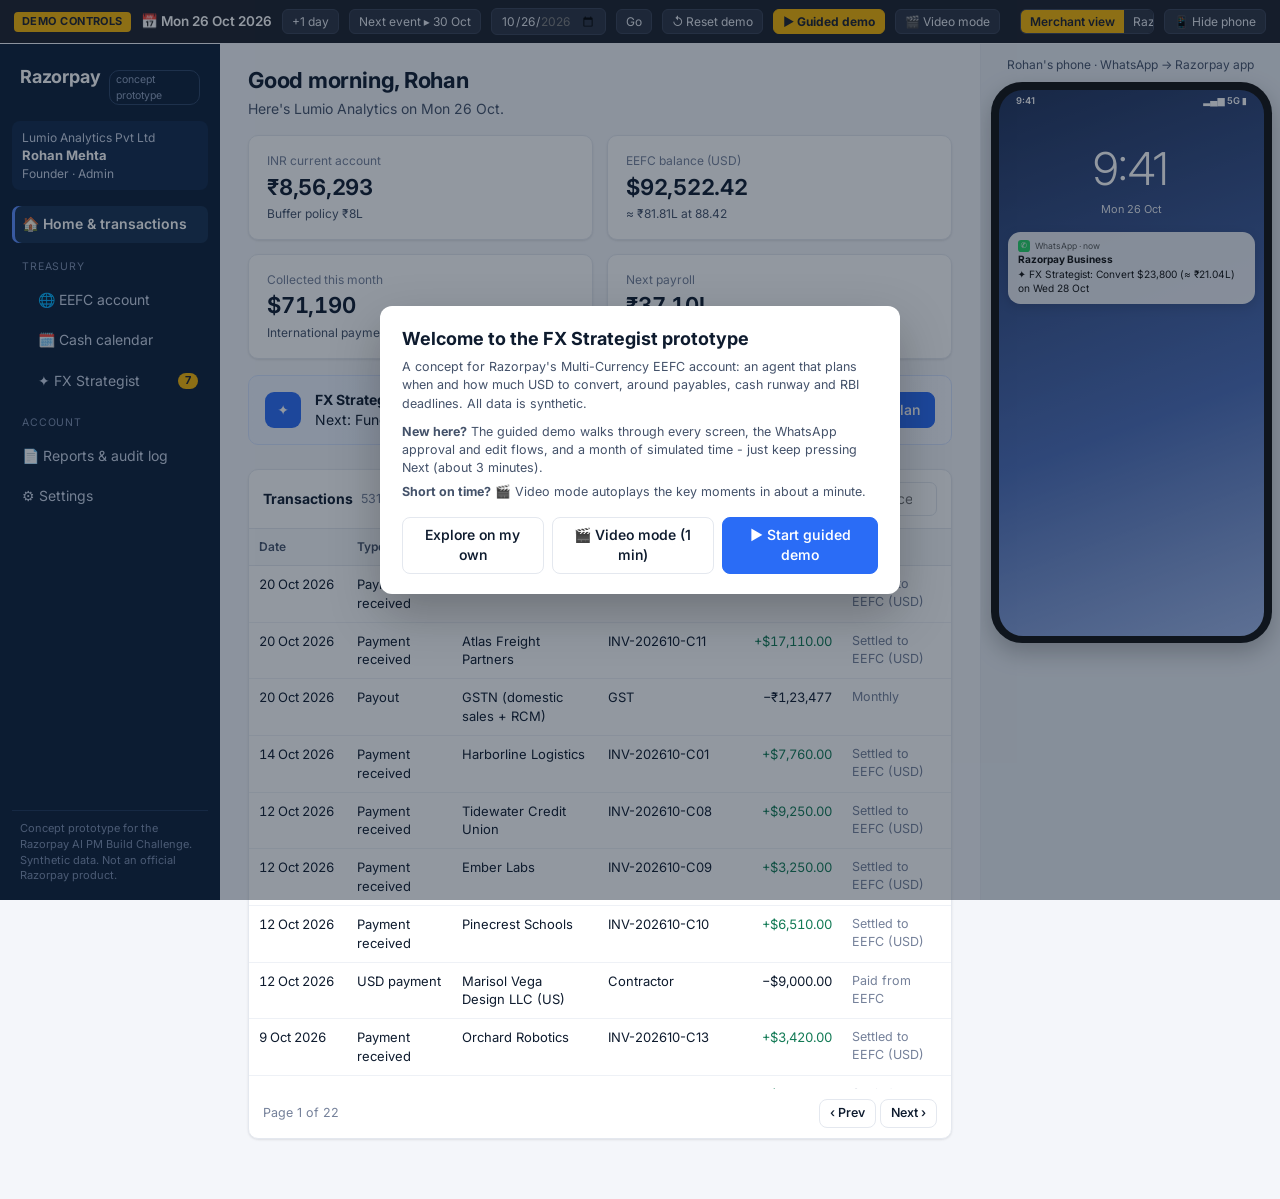
==== prototype/FX_Strategist_Prototype.html @ 0694bd87 "Add files via upload Initial Upload" ====
<!doctype html>
<html lang="en">
<head>
<meta charset="utf-8">
<meta name="viewport" content="width=device-width, initial-scale=1">
<title>FX Strategist · Concept Prototype</title>
<link rel="preconnect" href="https://fonts.googleapis.com">
<link href="https://fonts.googleapis.com/css2?family=Inter:wght@400;500;600;700&display=swap" rel="stylesheet">
<style>
:root {
  color-scheme: light;
  --bg: #f4f6fa; --surface: #ffffff; --surface-2: #f8fafc; --line: #e4e8ef; --line-2: #eef1f6;
  --ink: #0e1b2e; --ink-2: #44526a; --muted: #75819a;
  --side: #0b1d36; --side-ink: #c9d3e6; --side-active: #16304f;
  --accent: #2a6cf6; --accent-ink: #ffffff; --accent-soft: #e8f0ff;
  --high: #127a55; --high-bg: #e2f4eb; --med: #a95b06; --med-bg: #fdf0dc; --low: #b8322a; --low-bg: #fbe5e3; --lock: #3c4a63; --lock-bg: #e8ecf2;
  --series-1: #2a78d6; --series-2: #eb6834; --grid: #e9edf3;
  --radius: 10px; --shadow: 0 1px 2px rgba(16,24,40,.05), 0 1px 3px rgba(16,24,40,.06);
  --font: "Inter", system-ui, -apple-system, "Segoe UI", Roboto, sans-serif;
}
* { box-sizing: border-box; }
html, body { margin: 0; height: 100%; }
body { background: var(--bg); color: var(--ink); font: 14px/1.45 var(--font); -webkit-font-smoothing: antialiased; }
button { font: inherit; cursor: pointer; }
input, select { font: inherit; }
a { color: var(--accent); }
.num { font-variant-numeric: tabular-nums; }

/* demo bar */
#demobar { position: sticky; top: 0; z-index: 30; display: flex; align-items: center; gap: 10px; flex-wrap: wrap; padding: 8px 14px; background: #1b1f2a; color: #e7eaf0; font-size: 12.5px; }
#demobar .tag { background: #f5b301; color: #1b1f2a; font-weight: 700; padding: 2px 8px; border-radius: 4px; letter-spacing: .04em; font-size: 11px; }
#demobar .date { font-weight: 600; font-size: 13.5px; color: #fff; }
#demobar button, #demobar input { background: #2b3242; color: #e7eaf0; border: 1px solid #3a4357; border-radius: 6px; padding: 4px 10px; }
#demobar button:hover { background: #353e52; }
#demobar .sp { flex: 1; }
#demobar .seg { display: inline-flex; border: 1px solid #3a4357; border-radius: 6px; overflow: hidden; }
#demobar .seg button { border: 0; border-radius: 0; }
#demobar .seg button.on { background: #f5b301; color: #1b1f2a; font-weight: 600; }
#demobar .hint { color: #9aa3b5; }

.shell { display: grid; grid-template-columns: 220px minmax(0, 1fr) auto; min-height: calc(100vh - 44px); }
aside.side { background: var(--side); color: var(--side-ink); padding: 16px 12px; display: flex; flex-direction: column; gap: 4px; position: sticky; top: 44px; height: calc(100vh - 44px); overflow: auto; }
.brand { display: flex; align-items: baseline; gap: 8px; padding: 4px 8px 12px; }
.brand b { color: #fff; font-size: 18px; letter-spacing: -.01em; }
.brand span { font-size: 10.5px; color: #8fa0bf; border: 1px solid #2c4366; padding: 1px 6px; border-radius: 10px; }
.merchant { background: #10284a; border-radius: 8px; padding: 8px 10px; margin: 0 0 12px; font-size: 12px; }
.merchant b { color: #fff; display: block; font-size: 13px; }
.navsec { font-size: 10.5px; text-transform: uppercase; letter-spacing: .08em; color: #7d8fb0; padding: 12px 10px 4px; }
.nav { display: flex; align-items: center; gap: 10px; padding: 8px 10px; border-radius: 7px; color: var(--side-ink); background: none; border: 0; text-align: left; width: 100%; }
.nav:hover { background: #12294a; color: #fff; }
.nav.on { background: var(--side-active); color: #fff; font-weight: 600; box-shadow: inset 3px 0 0 #5b8cff; }
.nav.sub { padding-left: 26px; }
.badge { margin-left: auto; background: #f5b301; color: #1b1f2a; font-size: 11px; font-weight: 700; border-radius: 10px; padding: 0 7px; }
.side .foot { margin-top: auto; font-size: 11px; color: #7d8fb0; padding: 10px 8px 0; border-top: 1px solid #1d3558; }

main { padding: 22px 28px 60px; min-width: 0; }
.ph { display: flex; align-items: flex-end; gap: 12px; margin-bottom: 16px; }
.ph h1 { font-size: 22px; margin: 0; letter-spacing: -.01em; }
.ph p { margin: 2px 0 0; color: var(--ink-2); }
.ph .sp { flex: 1; }
.crumb { font-size: 12px; color: var(--muted); margin-bottom: 4px; }

.card { background: var(--surface); border: 1px solid var(--line); border-radius: var(--radius); box-shadow: var(--shadow); }
.card.pad { padding: 16px 18px; }
.card h3 { margin: 0 0 4px; font-size: 15px; }
.card .sub { color: var(--muted); font-size: 12.5px; }
.grid { display: grid; gap: 14px; }
.g4 { grid-template-columns: repeat(4, minmax(0, 1fr)); }
.g3 { grid-template-columns: repeat(3, minmax(0, 1fr)); }
.g2 { grid-template-columns: repeat(2, minmax(0, 1fr)); }
.mt { margin-top: 16px; } .mt2 { margin-top: 24px; }
.kpi .lab { color: var(--muted); font-size: 12px; }
.kpi .val { font-size: 22px; font-weight: 650; margin-top: 2px; letter-spacing: -.01em; }
.kpi .foot { font-size: 12px; color: var(--ink-2); margin-top: 2px; }
.warn { color: var(--low); } .ok { color: var(--high); }

.btn { border: 1px solid var(--line); background: var(--surface); color: var(--ink); border-radius: 8px; padding: 7px 14px; font-weight: 550; }
.btn:hover { background: var(--surface-2); }
.btn.primary { background: var(--accent); border-color: var(--accent); color: #fff; }
.btn.primary:hover { filter: brightness(.95); }
.btn.primary:disabled { opacity: .45; cursor: not-allowed; }
.btn.ghost { border-color: transparent; background: none; color: var(--ink-2); }
.btn.sm { padding: 4px 10px; font-size: 12.5px; }
.btn.danger { color: var(--low); }
.link { background: none; border: 0; color: var(--accent); padding: 0; font-weight: 550; }

table.t { width: 100%; border-collapse: collapse; font-size: 13px; }
table.t th { text-align: left; font-weight: 600; color: var(--ink-2); font-size: 12px; padding: 9px 10px; border-bottom: 1px solid var(--line); background: var(--surface-2); position: sticky; top: 0; }
table.t td { padding: 9px 10px; border-bottom: 1px solid var(--line-2); vertical-align: top; }
table.t td.r, table.t th.r { text-align: right; }
table.t tr.new td { background: #fffbea; }
.tablewrap { overflow: auto; max-height: 560px; }
.chip { display: inline-flex; align-items: center; gap: 5px; font-size: 11.5px; font-weight: 600; padding: 2px 8px; border-radius: 20px; white-space: nowrap; }
.chip.high { background: var(--high-bg); color: var(--high); }
.chip.medium { background: var(--med-bg); color: var(--med); }
.chip.low { background: var(--low-bg); color: var(--low); }
.chip.locked { background: var(--lock-bg); color: var(--lock); }
.chip.neutral { background: var(--line-2); color: var(--ink-2); }
.chip.new { background: #fff1b8; color: #6b5200; }
.chip .ico { font-size: 11px; }
.tabs { display: flex; gap: 4px; border-bottom: 1px solid var(--line); margin-bottom: 12px; }
.tabs button { background: none; border: 0; padding: 8px 12px; color: var(--ink-2); border-bottom: 2px solid transparent; font-weight: 550; }
.tabs button.on { color: var(--ink); border-color: var(--accent); }
.toolbar { display: flex; gap: 8px; align-items: center; padding: 12px 14px; border-bottom: 1px solid var(--line); }
.toolbar input[type=search] { border: 1px solid var(--line); border-radius: 7px; padding: 6px 10px; min-width: 240px; }
.pager { display: flex; justify-content: space-between; align-items: center; padding: 10px 14px; color: var(--muted); font-size: 12.5px; }

/* callout */
.callout { display: flex; gap: 14px; align-items: center; padding: 14px 16px; border-radius: var(--radius); background: linear-gradient(90deg, #eef4ff, #f7f9ff); border: 1px solid #d6e3ff; }
.callout .ic { width: 36px; height: 36px; border-radius: 9px; background: var(--accent); color: #fff; display: grid; place-items: center; font-weight: 700; }
.callout .sp { flex: 1; }
.info { background: var(--surface-2); border: 1px dashed var(--line); border-radius: 8px; padding: 10px 12px; color: var(--ink-2); font-size: 12.5px; }

/* recommendation cards */
.rec { padding: 16px 18px; border-left: 4px solid var(--line); }
.rec.high { border-left-color: var(--high); } .rec.medium { border-left-color: #e08a1e; } .rec.low { border-left-color: var(--low); } .rec.locked { border-left-color: var(--lock); }
.rec .top { display: flex; gap: 8px; align-items: center; flex-wrap: wrap; }
.rec .kind { font-size: 11.5px; color: var(--muted); text-transform: uppercase; letter-spacing: .05em; font-weight: 600; }
.rec h3 { font-size: 16px; margin: 6px 0 8px; }
.rec .action { display: flex; gap: 18px; flex-wrap: wrap; align-items: baseline; padding: 10px 12px; background: var(--surface-2); border-radius: 8px; }
.rec .action .big { font-size: 20px; font-weight: 650; }
.rec .action .muted { color: var(--muted); font-size: 12.5px; }
.rec ul.why { margin: 10px 0 0; padding-left: 18px; color: var(--ink-2); font-size: 13px; }
.rec ul.why li { margin: 2px 0; }
.rec .btns { display: flex; gap: 8px; margin-top: 12px; align-items: center; flex-wrap: wrap; }
.rec .btns .sp { flex: 1; }
.rec.skipped { opacity: .55; }
.flag { margin-top: 10px; border: 1px solid #f3c98a; background: #fff8ec; border-radius: 8px; padding: 10px 12px; }
.flag b { color: var(--med); }
.flag .row { display: flex; gap: 8px; align-items: center; margin-top: 8px; flex-wrap: wrap; }
.flag input { border: 1px solid #e6c48f; border-radius: 6px; padding: 5px 8px; width: 140px; }
.factors { display: flex; gap: 14px; margin-top: 10px; font-size: 12px; color: var(--muted); }
.factors .bar { display: inline-block; width: 54px; height: 6px; background: var(--line-2); border-radius: 3px; vertical-align: middle; margin-left: 4px; overflow: hidden; }
.factors .bar i { display: block; height: 100%; background: #7d93b8; border-radius: 3px; }
.tranches { margin-top: 8px; font-size: 12.5px; color: var(--ink-2); }
.summary-strip { display: grid; grid-template-columns: repeat(4, 1fr); gap: 0; }
.summary-strip > div { padding: 12px 16px; border-right: 1px solid var(--line); }
.summary-strip > div:last-child { border-right: 0; }
.summary-strip .lab { font-size: 12px; color: var(--muted); }
.summary-strip .val { font-size: 18px; font-weight: 650; }

/* buckets */
.bucket .bar { display: flex; height: 10px; border-radius: 5px; overflow: hidden; background: var(--line-2); margin: 10px 0 8px; gap: 2px; }
.bucket .bar i { display: block; height: 100%; }
.bucket .legend { display: flex; gap: 12px; font-size: 12px; color: var(--ink-2); flex-wrap: wrap; }
.dot { display: inline-block; width: 8px; height: 8px; border-radius: 50%; margin-right: 4px; vertical-align: middle; }

/* chart */
.chart { position: relative; }
.chart svg { width: 100%; height: auto; display: block; }
.chart .tip { position: absolute; pointer-events: none; background: #0e1b2e; color: #fff; font-size: 12px; padding: 7px 9px; border-radius: 6px; white-space: nowrap; transform: translate(-50%, -110%); display: none; }
.legendrow { display: flex; gap: 16px; font-size: 12.5px; color: var(--ink-2); margin: 6px 0 4px; flex-wrap: wrap; }
.legendrow .key { display: inline-block; width: 16px; height: 2px; vertical-align: middle; margin-right: 6px; }

/* modal */
.overlay { position: fixed; inset: 0; background: rgba(14, 27, 46, .45); display: grid; place-items: center; z-index: 50; }
.modal { background: #fff; border-radius: 12px; width: min(520px, 92vw); padding: 20px 22px; box-shadow: 0 20px 50px rgba(0,0,0,.25); }
.modal h2 { margin: 0 0 6px; font-size: 18px; }
.modal .row { display: grid; grid-template-columns: 1fr 1fr; gap: 10px; margin: 8px 0; }
.modal label { font-size: 12px; color: var(--ink-2); display: block; margin-bottom: 3px; }
.modal input { width: 100%; border: 1px solid var(--line); border-radius: 7px; padding: 7px 9px; }
.modal .foot { display: flex; justify-content: flex-end; gap: 8px; margin-top: 16px; }
.err { color: var(--low); font-size: 12.5px; margin-top: 6px; }
.note { color: var(--ink-2); font-size: 12.5px; margin-top: 6px; }
.fp { width: 84px; height: 84px; border-radius: 50%; border: 2px solid var(--accent); display: grid; place-items: center; margin: 14px auto; font-size: 38px; color: var(--accent); background: var(--accent-soft); cursor: pointer; transition: transform .2s; }
.fp.scan { animation: pulse 0.9s ease-in-out infinite; }
.fp.ok { border-color: var(--high); color: var(--high); background: var(--high-bg); }
@keyframes pulse { 0%,100% { transform: scale(1);} 50% { transform: scale(1.07);} }
.steps { list-style: none; padding: 0; margin: 10px 0 0; font-size: 13px; }
.steps li { padding: 4px 0; }

/* toasts */
#toasts { position: fixed; bottom: 18px; left: 50%; transform: translateX(-50%); z-index: 60; display: flex; flex-direction: column; gap: 8px; align-items: center; }
.toast { background: #0e1b2e; color: #fff; padding: 9px 14px; border-radius: 8px; font-size: 13px; box-shadow: 0 6px 20px rgba(0,0,0,.2); }

/* phone */
#phone { width: 0; overflow: hidden; transition: width .2s; background: #e9edf3; border-left: 1px solid var(--line); position: sticky; top: 44px; height: calc(100vh - 44px); }
#phone.open { width: 300px; }
.phwrap { padding: 12px 10px; }
.phcap { font-size: 12px; color: var(--ink-2); text-align: center; margin-bottom: 8px; }
.device { zoom: 0.78; width: 360px; height: min(720px, calc((100vh - 100px) / 0.78)); border-radius: 40px; background: #111; padding: 10px; box-shadow: 0 12px 30px rgba(0,0,0,.25); margin: 0 auto; }
.screen { width: 100%; height: 100%; border-radius: 31px; overflow: hidden; position: relative; background: #fff; display: flex; flex-direction: column; font-size: 13px; }
.sbar { height: 30px; display: flex; justify-content: space-between; align-items: center; padding: 0 22px; font-size: 12px; font-weight: 600; flex: none; }
.lock { background: linear-gradient(160deg, #20325a, #4b6cb7 60%, #9fb6e8); color: #fff; height: 100%; display: flex; flex-direction: column; }
.lock .clock { text-align: center; font-size: 58px; font-weight: 300; margin-top: 30px; }
.lock .ldate { text-align: center; font-size: 14px; opacity: .9; }
.notif { margin: 18px 12px 0; background: rgba(255,255,255,.88); color: #111; border-radius: 16px; padding: 10px 12px; cursor: pointer; box-shadow: 0 4px 14px rgba(0,0,0,.15); }
.notif .napp { font-size: 11px; color: #555; display: flex; gap: 6px; align-items: center; }
.wa-ic { width: 16px; height: 16px; border-radius: 4px; background: #25d366; color: #fff; display: inline-grid; place-items: center; font-size: 10px; font-weight: 700; }
.wa { background: #efe7de; height: 100%; display: flex; flex-direction: column; }
.wa .head { background: #075e54; color: #fff; padding: 10px 12px; display: flex; gap: 10px; align-items: center; flex: none; }
.wa .head .av { width: 32px; height: 32px; border-radius: 50%; background: #fff; color: #0b1d36; display: grid; place-items: center; font-weight: 800; font-size: 13px; }
.wa .body { flex: 1; overflow: auto; padding: 10px; display: flex; flex-direction: column; gap: 8px; }
.bub { background: #fff; border-radius: 0 10px 10px 10px; padding: 8px 10px; max-width: 88%; box-shadow: 0 1px 1px rgba(0,0,0,.08); font-size: 12.8px; }
.bub.me { align-self: flex-end; background: #dcf8c6; border-radius: 10px 0 10px 10px; }
.bub .time { font-size: 10px; color: #8a8a8a; text-align: right; }
.qr { display: flex; flex-direction: column; gap: 4px; max-width: 88%; }
.qr button { background: #fff; border: 0; border-radius: 8px; padding: 8px; color: #0a7cff; font-weight: 600; box-shadow: 0 1px 1px rgba(0,0,0,.08); }
.app { height: 100%; position: relative; background: #f4f6fa; }
.app .ahead { background: #0b1d36; color: #fff; padding: 14px 14px 18px; }
.app .ahead small { opacity: .8; }
.app .tiles { display: grid; grid-template-columns: 1fr 1fr; gap: 8px; padding: 10px; }
.app .tile { background: #fff; border-radius: 10px; padding: 10px; font-size: 12px; }
.app .tile b { display: block; font-size: 15px; }
.dim { position: absolute; inset: 0; background: rgba(10, 18, 32, .55); display: grid; place-items: center; padding: 14px; }
.sheet { background: #fff; border-radius: 16px; padding: 14px; width: 100%; box-shadow: 0 10px 30px rgba(0,0,0,.3); }
.sheet h4 { margin: 4px 0 6px; font-size: 15px; }
.sheet .amt { font-size: 22px; font-weight: 700; }
.sheet .btns { display: grid; gap: 6px; margin-top: 12px; }
.sheet .btns button { padding: 10px; border-radius: 10px; border: 1px solid var(--line); background: #fff; font-weight: 600; }
.sheet .btns button.primary { background: var(--accent); color: #fff; border-color: var(--accent); }
.sheet input { width: 100%; border: 1px solid var(--line); border-radius: 8px; padding: 8px; }
.sheet label { font-size: 11.5px; color: var(--ink-2); display: block; margin: 8px 0 3px; }
.ph-empty { text-align: center; color: #fff; opacity: .9; margin-top: 30px; font-size: 13px; }

@media (max-width: 1200px) { .g4 { grid-template-columns: repeat(2, 1fr); } }

table.t td.num { white-space: nowrap; }
.obtable td:last-child { white-space: nowrap; }
.obtable { max-height: none !important; }

main { container-type: inline-size; }
@container (max-width: 980px) { .g4 { grid-template-columns: repeat(2, minmax(0, 1fr)); } .summary-strip { grid-template-columns: repeat(2, 1fr); } .summary-strip > div:nth-child(2) { border-right: 0; } }
@container (max-width: 760px) { .g3, .g2 { grid-template-columns: minmax(0, 1fr); } }
.flash { animation: flash 1.6s ease-out; }
@keyframes flash { 0% { box-shadow: 0 0 0 3px #f5b301; } 100% { box-shadow: var(--shadow); } }

.obtable td:first-child { min-width: 200px; }
.obtable td:last-child .btn { padding: 4px 8px; }
.toolbar .btn { white-space: nowrap; }
@container (max-width: 980px) { .obtable .sub { display: none; } }

/* guided demo */
#tourpanel { position: fixed; left: 14px; bottom: 14px; width: 390px; z-index: 55; background: #121a2b; color: #e8ecf4; border-radius: 12px; padding: 12px 14px 12px; box-shadow: 0 14px 40px rgba(0,0,0,.35); font-size: 13px; }
#tourpanel .tp-head { display: flex; gap: 8px; align-items: center; color: #9aa6bd; font-size: 12px; }
#tourpanel .tag { background: #f5b301; color: #1b1f2a; font-weight: 700; padding: 1px 7px; border-radius: 4px; font-size: 10.5px; letter-spacing: .04em; }
#tourpanel .tp-x { background: none; border: 0; color: #9aa6bd; font-size: 14px; }
#tourpanel .tp-bar { height: 3px; background: #26324a; border-radius: 2px; margin: 8px 0 10px; overflow: hidden; }
#tourpanel .tp-bar i { display: block; height: 100%; background: #f5b301; }
#tourpanel h4 { margin: 0 0 4px; font-size: 15px; color: #fff; }
#tourpanel p { margin: 0; line-height: 1.5; color: #cfd6e4; }
#tourpanel .tp-btns { display: flex; gap: 8px; justify-content: flex-end; margin-top: 12px; flex-wrap: wrap; }
#tourpanel .tp-btns button { background: #26324a; color: #e8ecf4; border: 1px solid #34425f; border-radius: 7px; padding: 6px 12px; font-weight: 600; }
#tourpanel .tp-btns button.primary { background: #f5b301; border-color: #f5b301; color: #1b1f2a; }
#tourpanel .tp-btns button:disabled { opacity: .5; cursor: default; }
.tour-hl { outline: 3px solid #f5b301 !important; outline-offset: 3px; border-radius: 10px; transition: outline-color .3s; }

#demobar { flex-wrap: nowrap; overflow-x: auto; white-space: nowrap; }
#demobar button, #demobar input { padding: 3px 9px; font-size: 12px; }
@media (max-width: 1600px) { #demobar .hint { display: none; } }

#tourpanel.video { width: 460px; }
#tourpanel .vcap { font-size: 18px; font-weight: 650; color: #fff; line-height: 1.35; }

.chip.market { background: #e8f0ff; color: #2a5bd7; }
.rec.market { border-left-color: #2a6cf6; }
.ratecard { display: grid; grid-template-columns: repeat(6, auto); gap: 18px; padding: 12px 16px; align-items: end; justify-content: space-between; }
.ratecard .lab { font-size: 12px; color: var(--muted); }
@container (max-width: 980px) { .ratecard { grid-template-columns: repeat(3, auto); } }

.ccyrow { display: flex; gap: 10px; align-items: center; flex-wrap: wrap; background: var(--surface); border: 1px solid var(--line); border-radius: var(--radius); padding: 10px 14px; }
.ccyrow .lab { font-size: 12px; color: var(--muted); margin-right: 4px; }
.ccy { display: inline-flex; gap: 6px; align-items: center; padding: 5px 10px; border-radius: 8px; border: 1px solid var(--line); font-size: 13px; }
.ccy.on { border-color: #9cc9b1; background: #f3fbf6; }
.ccy.off { opacity: .55; }
.ccyrow .sub { flex-basis: 100%; }

#pending-card td.acts { white-space: nowrap; text-align: right; width: 1%; }
#pending-card td:first-child { width: 120px; white-space: nowrap; }
#pending-card td:nth-child(2) { width: 170px; }
#decisions-card td:first-child { width: 70px; }
#decisions-card td:nth-child(2) { width: 120px; }
#pending-card td.acts .btn { margin-left: 4px; padding: 3px 8px; font-size: 12px; }
td.empty { padding: 18px 12px !important; line-height: 1.5; }

</style>
</head>
<body>
<div id="demobar"></div>
<div class="shell"><aside class="side" id="side"></aside><main id="main"></main><section id="phone"></section></div>
<div id="modal-root"></div><div id="toasts"></div>
<script>
window.FX_DATA = {"meta":{"today":"2026-10-26","end":"2026-12-01","eefcStart":"2026-09-01","buffer":800000,"cardMarkup":0.03,"wireMarkup":0.009,"historicalAvoidable":390489,"historicalMonths":22,"historicalAnnual":212994,"historicalUsdCosts":192114.33000000002},"merchant":{"name":"Lumio Analytics Pvt Ltd","city":"Bengaluru","business":"B2B SaaS (analytics platform)","billing_currency":"USD","employees_approx":42,"razorpay_products":["Payment Gateway (international)","MoneySaver Export Account - EEFC settlement"],"eefc_enabled_on":"2026-09-01"},"start":{"inr":856293,"buckets":[{"id":"2026-09","received":71190.0,"used":18857.58,"converted":31000.0,"remaining":21332.42,"receiptRate":87.8788},{"id":"2026-10","received":71190.0,"used":0,"converted":0,"remaining":71190.0,"receiptRate":87.8407}]},"fx":{"2026-08-03":88.1699,"2026-08-04":87.7076,"2026-08-05":87.841,"2026-08-06":88.1442,"2026-08-07":88.0114,"2026-08-10":88.1399,"2026-08-11":88.2758,"2026-08-12":87.9914,"2026-08-13":88.1665,"2026-08-14":88.4198,"2026-08-17":88.4643,"2026-08-18":88.4547,"2026-08-19":88.6033,"2026-08-20":88.3191,"2026-08-21":88.3385,"2026-08-24":88.5364,"2026-08-25":88.3078,"2026-08-26":88.4941,"2026-08-27":88.4185,"2026-08-28":88.0351,"2026-08-31":88.0176,"2026-09-01":87.8402,"2026-09-02":87.9012,"2026-09-03":87.6871,"2026-09-04":87.8828,"2026-09-07":87.7486,"2026-09-08":87.8164,"2026-09-09":87.709,"2026-09-10":87.6516,"2026-09-11":87.8733,"2026-09-14":87.9151,"2026-09-15":87.8443,"2026-09-16":87.6158,"2026-09-17":87.8315,"2026-09-18":87.9689,"2026-09-21":87.9106,"2026-09-22":87.9576,"2026-09-23":87.7697,"2026-09-24":87.5849,"2026-09-25":87.4352,"2026-09-28":87.5021,"2026-09-29":87.5586,"2026-09-30":87.4237,"2026-10-01":87.5613,"2026-10-02":87.7078,"2026-10-05":87.7417,"2026-10-06":87.9353,"2026-10-07":87.8844,"2026-10-08":87.8656,"2026-10-09":87.9549,"2026-10-12":87.9507,"2026-10-13":88.0995,"2026-10-14":87.8702,"2026-10-15":88.1357,"2026-10-16":87.9933,"2026-10-19":87.965,"2026-10-20":87.7129,"2026-10-21":87.8256,"2026-10-22":88.0629,"2026-10-23":88.2633,"2026-10-26":88.42,"2026-10-27":88.3105,"2026-10-28":88.1858,"2026-10-29":88.0348,"2026-10-30":87.96,"2026-11-02":87.7924,"2026-11-03":87.9406,"2026-11-04":87.8359,"2026-11-05":87.84,"2026-11-06":87.9503,"2026-11-09":88.32,"2026-11-10":88.86,"2026-11-11":89.12,"2026-11-12":88.62,"2026-11-13":88.58,"2026-11-16":88.3644,"2026-11-17":88.3223,"2026-11-18":88.242,"2026-11-19":88.2334,"2026-11-20":88.18,"2026-11-23":88.0982,"2026-11-24":88.0507,"2026-11-25":88.0645,"2026-11-26":87.934,"2026-11-27":88.0218,"2026-11-30":87.8392,"2026-12-01":87.86,"2026-12-02":87.8593,"2026-12-03":87.8549,"2026-12-04":87.92},"tx":[{"date":"2026-10-20","type":"Payment received","party":"Brightpath Health","ref":"INV-202609-C02","ccy":"USD","amount":8630.0,"dir":"in","note":"Settled to EEFC (USD)"},{"date":"2026-10-20","type":"Payment received","party":"Atlas Freight Partners","ref":"INV-202610-C11","ccy":"USD","amount":17110.0,"dir":"in","note":"Settled to EEFC (USD)"},{"date":"2026-10-20","type":"Payout","party":"GSTN (domestic sales + RCM)","ref":"GST","ccy":"INR","amount":123477.0,"dir":"out","note":"Monthly"},{"date":"2026-10-14","type":"Payment received","party":"Harborline Logistics","ref":"INV-202610-C01","ccy":"USD","amount":7760.0,"dir":"in","note":"Settled to EEFC (USD)"},{"date":"2026-10-12","type":"Payment received","party":"Tidewater Credit Union","ref":"INV-202610-C08","ccy":"USD","amount":9250.0,"dir":"in","note":"Settled to EEFC (USD)"},{"date":"2026-10-12","type":"Payment received","party":"Ember Labs","ref":"INV-202610-C09","ccy":"USD","amount":3250.0,"dir":"in","note":"Settled to EEFC (USD)"},{"date":"2026-10-12","type":"Payment received","party":"Pinecrest Schools","ref":"INV-202610-C10","ccy":"USD","amount":6510.0,"dir":"in","note":"Settled to EEFC (USD)"},{"date":"2026-10-12","type":"USD payment","party":"Marisol Vega Design LLC (US)","ref":"Contractor","ccy":"USD","amount":9000.0,"dir":"out","note":"Paid from EEFC"},{"date":"2026-10-09","type":"Payment received","party":"Orchard Robotics","ref":"INV-202610-C13","ccy":"USD","amount":3420.0,"dir":"in","note":"Settled to EEFC (USD)"},{"date":"2026-10-08","type":"Payment received","party":"Quillmark Legal","ref":"INV-202610-C06","ccy":"USD","amount":4630.0,"dir":"in","note":"Settled to EEFC (USD)"},{"date":"2026-10-07","type":"Payment received","party":"Solace Fitness","ref":"INV-202610-C07","ccy":"USD","amount":3880.0,"dir":"in","note":"Settled to EEFC (USD)"},{"date":"2026-10-07","type":"Payment received","party":"Kestrel Analytics","ref":"INV-202610-C12","ccy":"USD","amount":6750.0,"dir":"in","note":"Settled to EEFC (USD)"},{"date":"2026-10-07","type":"USD payment","party":"Dev & collaboration tools","ref":"SaaS tools","ccy":"USD","amount":1290.0,"dir":"out","note":"Paid from EEFC"},{"date":"2026-10-05","type":"Payout","party":"Prestige Workspace LLP","ref":"Rent","ccy":"INR","amount":336000.0,"dir":"out","note":"Monthly"},{"date":"2026-10-05","type":"USD payment","party":"AWS","ref":"Cloud hosting","ccy":"USD","amount":7277.58,"dir":"out","note":"Paid from EEFC"},{"date":"2026-10-01","type":"Payout","party":"Employees (salary run)","ref":"Payroll","ccy":"INR","amount":3709600.0,"dir":"out","note":"Monthly"},{"date":"2026-09-29","type":"Conversion","party":"USD to INR","ref":"Manual - fund Oct payroll, rent & GST","ccy":"USD","amount":31000.0,"dir":"conv","note":"@ 87.5586 = INR 2,714,317"},{"date":"2026-09-24","type":"Payout","party":"Rao & Mehta Chartered Accountants","ref":"Audit & CA fees","ccy":"INR","amount":280000.0,"dir":"out","note":"Annual"},{"date":"2026-09-22","type":"Payment received","party":"Atlas Freight Partners","ref":"INV-202609-C11","ccy":"USD","amount":17110.0,"dir":"in","note":"Settled to EEFC (USD)"},{"date":"2026-09-21","type":"Payment received","party":"Brightpath Health","ref":"INV-202608-C02","ccy":"USD","amount":8630.0,"dir":"in","note":"Settled to EEFC (USD)"},{"date":"2026-09-21","type":"Payout","party":"GSTN (domestic sales + RCM)","ref":"GST","ccy":"INR","amount":129148.0,"dir":"out","note":"Monthly"},{"date":"2026-09-15","type":"Payment received","party":"Solace Fitness","ref":"INV-202609-C07","ccy":"USD","amount":3880.0,"dir":"in","note":"Settled to EEFC (USD)"},{"date":"2026-09-15","type":"Payment received","party":"Ember Labs","ref":"INV-202609-C09","ccy":"USD","amount":3250.0,"dir":"in","note":"Settled to EEFC (USD)"},{"date":"2026-09-15","type":"Payout","party":"Income Tax Dept","ref":"Advance tax","ccy":"INR","amount":600000.0,"dir":"out","note":"Quarterly"},{"date":"2026-09-14","type":"Payment received","party":"Harborline Logistics","ref":"INV-202609-C01","ccy":"USD","amount":7760.0,"dir":"in","note":"Settled to EEFC (USD)"},{"date":"2026-09-14","type":"Payment received","party":"Kestrel Analytics","ref":"INV-202609-C12","ccy":"USD","amount":6750.0,"dir":"in","note":"Settled to EEFC (USD)"},{"date":"2026-09-14","type":"Payment received","party":"Orchard Robotics","ref":"INV-202609-C13","ccy":"USD","amount":3420.0,"dir":"in","note":"Settled to EEFC (USD)"},{"date":"2026-09-08","type":"Payment received","party":"Tidewater Credit Union","ref":"INV-202609-C08","ccy":"USD","amount":9250.0,"dir":"in","note":"Settled to EEFC (USD)"},{"date":"2026-09-07","type":"Payment received","party":"Quillmark Legal","ref":"INV-202609-C06","ccy":"USD","amount":4630.0,"dir":"in","note":"Settled to EEFC (USD)"},{"date":"2026-09-07","type":"Payment received","party":"Pinecrest Schools","ref":"INV-202609-C10","ccy":"USD","amount":6510.0,"dir":"in","note":"Settled to EEFC (USD)"},{"date":"2026-09-07","type":"Payout","party":"Prestige Workspace LLP","ref":"Rent","ccy":"INR","amount":336000.0,"dir":"out","note":"Monthly"},{"date":"2026-09-07","type":"USD payment","party":"Dev & collaboration tools","ref":"SaaS tools","ccy":"USD","amount":1290.0,"dir":"out","note":"Paid from EEFC"},{"date":"2026-09-03","type":"USD payment","party":"AWS","ref":"Cloud hosting","ccy":"USD","amount":6536.33,"dir":"out","note":"Corporate card: bought USD (INR 590,346)"},{"date":"2026-09-01","type":"Payout","party":"Employees (salary run)","ref":"Payroll","ccy":"INR","amount":3723140.0,"dir":"out","note":"Monthly"},{"date":"2026-08-28","type":"Payment received","party":"Brightpath Health","ref":"INV-202607-C02","ccy":"USD","amount":8630.0,"dir":"in","note":"Converted to INR at settlement"},{"date":"2026-08-28","type":"Conversion","party":"USD to INR","ref":"Auto at settlement","ccy":"USD","amount":8630.0,"dir":"conv","note":"@ 88.0351 = INR 759,743"},{"date":"2026-08-21","type":"Payment received","party":"Atlas Freight Partners","ref":"INV-202608-C11","ccy":"USD","amount":17110.0,"dir":"in","note":"Converted to INR at settlement"},{"date":"2026-08-21","type":"Conversion","party":"USD to INR","ref":"Auto at settlement","ccy":"USD","amount":17110.0,"dir":"conv","note":"@ 88.3385 = INR 1,511,472"},{"date":"2026-08-20","type":"Payout","party":"GSTN (domestic sales + RCM)","ref":"GST","ccy":"INR","amount":184638.0,"dir":"out","note":"Monthly"},{"date":"2026-08-17","type":"Payment received","party":"Solace Fitness","ref":"INV-202608-C07","ccy":"USD","amount":3880.0,"dir":"in","note":"Converted to INR at settlement"},{"date":"2026-08-17","type":"Conversion","party":"USD to INR","ref":"Auto at settlement","ccy":"USD","amount":3880.0,"dir":"conv","note":"@ 88.4643 = INR 343,241"},{"date":"2026-08-14","type":"Payment received","party":"Quillmark Legal","ref":"INV-202608-C06","ccy":"USD","amount":4630.0,"dir":"in","note":"Converted to INR at settlement"},{"date":"2026-08-14","type":"Conversion","party":"USD to INR","ref":"Auto at settlement","ccy":"USD","amount":4630.0,"dir":"conv","note":"@ 88.4198 = INR 409,384"},{"date":"2026-08-13","type":"Payment received","party":"Orchard Robotics","ref":"INV-202608-C13","ccy":"USD","amount":3420.0,"dir":"in","note":"Converted to INR at settlement"},{"date":"2026-08-13","type":"Conversion","party":"USD to INR","ref":"Auto at settlement","ccy":"USD","amount":3420.0,"dir":"conv","note":"@ 88.1665 = INR 301,529"},{"date":"2026-08-11","type":"Payment received","party":"Tidewater Credit Union","ref":"INV-202608-C08","ccy":"USD","amount":9250.0,"dir":"in","note":"Converted to INR at settlement"},{"date":"2026-08-11","type":"Payment received","party":"Kestrel Analytics","ref":"INV-202608-C12","ccy":"USD","amount":6750.0,"dir":"in","note":"Converted to INR at settlement"},{"date":"2026-08-11","type":"Conversion","party":"USD to INR","ref":"Auto at settlement","ccy":"USD","amount":9250.0,"dir":"conv","note":"@ 88.2758 = INR 816,551"},{"date":"2026-08-11","type":"Conversion","party":"USD to INR","ref":"Auto at settlement","ccy":"USD","amount":6750.0,"dir":"conv","note":"@ 88.2758 = INR 595,862"},{"date":"2026-08-10","type":"Payment received","party":"Harborline Logistics","ref":"INV-202608-C01","ccy":"USD","amount":7760.0,"dir":"in","note":"Converted to INR at settlement"},{"date":"2026-08-10","type":"Payment received","party":"Ember Labs","ref":"INV-202608-C09","ccy":"USD","amount":3250.0,"dir":"in","note":"Converted to INR at settlement"},{"date":"2026-08-10","type":"Payment received","party":"Pinecrest Schools","ref":"INV-202608-C10","ccy":"USD","amount":6510.0,"dir":"in","note":"Converted to INR at settlement"},{"date":"2026-08-10","type":"Conversion","party":"USD to INR","ref":"Auto at settlement","ccy":"USD","amount":7760.0,"dir":"conv","note":"@ 88.1399 = INR 683,966"},{"date":"2026-08-10","type":"Conversion","party":"USD to INR","ref":"Auto at settlement","ccy":"USD","amount":3250.0,"dir":"conv","note":"@ 88.1399 = INR 286,455"},{"date":"2026-08-10","type":"Conversion","party":"USD to INR","ref":"Auto at settlement","ccy":"USD","amount":6510.0,"dir":"conv","note":"@ 88.1399 = INR 573,791"},{"date":"2026-08-07","type":"USD payment","party":"Dev & collaboration tools","ref":"SaaS tools","ccy":"USD","amount":1290.0,"dir":"out","note":"Corporate card: bought USD (INR 116,941)"},{"date":"2026-08-05","type":"Payout","party":"Prestige Workspace LLP","ref":"Rent","ccy":"INR","amount":336000.0,"dir":"out","note":"Monthly"},{"date":"2026-08-03","type":"Payout","party":"Employees (salary run)","ref":"Payroll","ccy":"INR","amount":3729278.0,"dir":"out","note":"Monthly"},{"date":"2026-08-03","type":"USD payment","party":"AWS","ref":"Cloud hosting","ccy":"USD","amount":5714.0,"dir":"out","note":"Corporate card: bought USD (INR 518,917)"},{"date":"2026-07-25","type":"Transfer to FD","party":"Treasury FD (non-operating)","ref":"Sweep to fixed deposit","ccy":"INR","amount":3000000.0,"dir":"out","note":"Rule-based (non-operating)"},{"date":"2026-07-20","type":"Payout","party":"GSTN (domestic sales + RCM)","ref":"GST","ccy":"INR","amount":226031.0,"dir":"out","note":"Monthly"},{"date":"2026-07-14","type":"Payment received","party":"Ember Labs","ref":"INV-202607-C09","ccy":"USD","amount":3250.0,"dir":"in","note":"Converted to INR at settlement"},{"date":"2026-07-14","type":"Conversion","party":"USD to INR","ref":"Auto at settlement","ccy":"USD","amount":3250.0,"dir":"conv","note":"@ 87.6183 = INR 284,759"},{"date":"2026-07-13","type":"Payment received","party":"Brightpath Health","ref":"INV-202606-C02","ccy":"USD","amount":8630.0,"dir":"in","note":"Converted to INR at settlement"},{"date":"2026-07-13","type":"Payment received","party":"Bluefjord Media","ref":"INV-202607-C05","ccy":"USD","amount":40710.0,"dir":"in","note":"Converted to INR at settlement"},{"date":"2026-07-13","type":"Payment received","party":"Pinecrest Schools","ref":"INV-202607-C10","ccy":"USD","amount":6510.0,"dir":"in","note":"Converted to INR at settlement"},{"date":"2026-07-13","type":"Payment received","party":"Kestrel Analytics","ref":"INV-202607-C12","ccy":"USD","amount":6750.0,"dir":"in","note":"Converted to INR at settlement"},{"date":"2026-07-13","type":"Payment received","party":"Orchard Robotics","ref":"INV-202607-C13","ccy":"USD","amount":3420.0,"dir":"in","note":"Converted to INR at settlement"},{"date":"2026-07-13","type":"Conversion","party":"USD to INR","ref":"Auto at settlement","ccy":"USD","amount":8630.0,"dir":"conv","note":"@ 87.5334 = INR 755,413"},{"date":"2026-07-13","type":"Conversion","party":"USD to INR","ref":"Auto at settlement","ccy":"USD","amount":40710.0,"dir":"conv","note":"@ 87.5334 = INR 3,563,485"},{"date":"2026-07-13","type":"Conversion","party":"USD to INR","ref":"Auto at settlement","ccy":"USD","amount":6510.0,"dir":"conv","note":"@ 87.5334 = INR 569,842"},{"date":"2026-07-13","type":"Conversion","party":"USD to INR","ref":"Auto at settlement","ccy":"USD","amount":6750.0,"dir":"conv","note":"@ 87.5334 = INR 590,850"},{"date":"2026-07-13","type":"Conversion","party":"USD to INR","ref":"Auto at settlement","ccy":"USD","amount":3420.0,"dir":"conv","note":"@ 87.5334 = INR 299,364"},{"date":"2026-07-10","type":"USD payment","party":"Marisol Vega Design LLC (US)","ref":"Contractor","ccy":"USD","amount":9000.0,"dir":"out","note":"Bank wire: bought USD (INR 797,309)"},{"date":"2026-07-09","type":"Payment received","party":"Harborline Logistics","ref":"INV-202607-C01","ccy":"USD","amount":7760.0,"dir":"in","note":"Converted to INR at settlement"},{"date":"2026-07-09","type":"Conversion","party":"USD to INR","ref":"Auto at settlement","ccy":"USD","amount":7760.0,"dir":"conv","note":"@ 87.7496 = INR 680,937"},{"date":"2026-07-08","type":"Payment received","party":"Solace Fitness","ref":"INV-202607-C07","ccy":"USD","amount":3880.0,"dir":"in","note":"Converted to INR at settlement"},{"date":"2026-07-08","type":"Payment received","party":"Tidewater Credit Union","ref":"INV-202607-C08","ccy":"USD","amount":9250.0,"dir":"in","note":"Converted to INR at settlement"},{"date":"2026-07-08","type":"Conversion","party":"USD to INR","ref":"Auto at settlement","ccy":"USD","amount":3880.0,"dir":"conv","note":"@ 87.4993 = INR 339,497"},{"date":"2026-07-08","type":"Conversion","party":"USD to INR","ref":"Auto at settlement","ccy":"USD","amount":9250.0,"dir":"conv","note":"@ 87.4993 = INR 809,369"},{"date":"2026-07-07","type":"USD payment","party":"Dev & collaboration tools","ref":"SaaS tools","ccy":"USD","amount":1290.0,"dir":"out","note":"Corporate card: bought USD (INR 116,002)"},{"date":"2026-07-06","type":"Payment received","party":"Quillmark Legal","ref":"INV-202607-C06","ccy":"USD","amount":4630.0,"dir":"in","note":"Converted to INR at settlement"},{"date":"2026-07-06","type":"Payout","party":"Prestige Workspace LLP","ref":"Rent","ccy":"INR","amount":336000.0,"dir":"out","note":"Monthly"},{"date":"2026-07-06","type":"Conversion","party":"USD to INR","ref":"Auto at settlement","ccy":"USD","amount":4630.0,"dir":"conv","note":"@ 87.2759 = INR 404,087"},{"date":"2026-07-03","type":"USD payment","party":"AWS","ref":"Cloud hosting","ccy":"USD","amount":5696.47,"dir":"out","note":"Corporate card: bought USD (INR 512,537)"},{"date":"2026-07-01","type":"Payout","party":"Employees (salary run)","ref":"Payroll","ccy":"INR","amount":3537760.0,"dir":"out","note":"Monthly"},{"date":"2026-06-22","type":"Payment received","party":"Brightpath Health","ref":"INV-202605-C02","ccy":"USD","amount":8630.0,"dir":"in","note":"Converted to INR at settlement"},{"date":"2026-06-22","type":"Payout","party":"GSTN (domestic sales + RCM)","ref":"GST","ccy":"INR","amount":215943.0,"dir":"out","note":"Monthly"},{"date":"2026-06-22","type":"Conversion","party":"USD to INR","ref":"Auto at settlement","ccy":"USD","amount":8630.0,"dir":"conv","note":"@ 87.9473 = INR 758,985"},{"date":"2026-06-15","type":"Payment received","party":"Tidewater Credit Union","ref":"INV-202606-C08","ccy":"USD","amount":9250.0,"dir":"in","note":"Converted to INR at settlement"},{"date":"2026-06-15","type":"Payment received","party":"Orchard Robotics","ref":"INV-202606-C13","ccy":"USD","amount":3420.0,"dir":"in","note":"Converted to INR at settlement"},{"date":"2026-06-15","type":"Payout","party":"Income Tax Dept","ref":"Advance tax","ccy":"INR","amount":300000.0,"dir":"out","note":"Quarterly"},{"date":"2026-06-15","type":"Conversion","party":"USD to INR","ref":"Auto at settlement","ccy":"USD","amount":9250.0,"dir":"conv","note":"@ 88.1259 = INR 815,165"},{"date":"2026-06-15","type":"Conversion","party":"USD to INR","ref":"Auto at settlement","ccy":"USD","amount":3420.0,"dir":"conv","note":"@ 88.1259 = INR 301,391"},{"date":"2026-06-12","type":"Payment received","party":"Pinecrest Schools","ref":"INV-202606-C10","ccy":"USD","amount":6510.0,"dir":"in","note":"Converted to INR at settlement"},{"date":"2026-06-12","type":"Conversion","party":"USD to INR","ref":"Auto at settlement","ccy":"USD","amount":6510.0,"dir":"conv","note":"@ 87.7244 = INR 571,086"},{"date":"2026-06-11","type":"Payment received","party":"Quillmark Legal","ref":"INV-202606-C06","ccy":"USD","amount":4630.0,"dir":"in","note":"Converted to INR at settlement"},{"date":"2026-06-11","type":"Conversion","party":"USD to INR","ref":"Auto at settlement","ccy":"USD","amount":4630.0,"dir":"conv","note":"@ 87.5847 = INR 405,517"},{"date":"2026-06-10","type":"Payment received","party":"Kestrel Analytics","ref":"INV-202606-C12","ccy":"USD","amount":6750.0,"dir":"in","note":"Converted to INR at settlement"},{"date":"2026-06-10","type":"Conversion","party":"USD to INR","ref":"Auto at settlement","ccy":"USD","amount":6750.0,"dir":"conv","note":"@ 87.8888 = INR 593,249"},{"date":"2026-06-08","type":"Payment received","party":"Harborline Logistics","ref":"INV-202606-C01","ccy":"USD","amount":7760.0,"dir":"in","note":"Converted to INR at settlement"},{"date":"2026-06-08","type":"Payment received","party":"Solace Fitness","ref":"INV-202606-C07","ccy":"USD","amount":3880.0,"dir":"in","note":"Converted to INR at settlement"},{"date":"2026-06-08","type":"Payment received","party":"Ember Labs","ref":"INV-202606-C09","ccy":"USD","amount":3250.0,"dir":"in","note":"Converted to INR at settlement"},{"date":"2026-06-08","type":"USD payment","party":"Dev & collaboration tools","ref":"SaaS tools","ccy":"USD","amount":1290.0,"dir":"out","note":"Corporate card: bought USD (INR 116,762)"},{"date":"2026-06-08","type":"Conversion","party":"USD to INR","ref":"Auto at settlement","ccy":"USD","amount":7760.0,"dir":"conv","note":"@ 87.8772 = INR 681,927"},{"date":"2026-06-08","type":"Conversion","party":"USD to INR","ref":"Auto at settlement","ccy":"USD","amount":3880.0,"dir":"conv","note":"@ 87.8772 = INR 340,964"},{"date":"2026-06-08","type":"Conversion","party":"USD to INR","ref":"Auto at settlement","ccy":"USD","amount":3250.0,"dir":"conv","note":"@ 87.8772 = INR 285,601"},{"date":"2026-06-05","type":"Payout","party":"Prestige Workspace LLP","ref":"Rent","ccy":"INR","amount":336000.0,"dir":"out","note":"Monthly"},{"date":"2026-06-03","type":"USD payment","party":"AWS","ref":"Cloud hosting","ccy":"USD","amount":5334.37,"dir":"out","note":"Corporate card: bought USD (INR 485,138)"},{"date":"2026-06-01","type":"Payout","party":"Employees (salary run)","ref":"Payroll","ccy":"INR","amount":3542177.0,"dir":"out","note":"Monthly"},{"date":"2026-05-22","type":"Payment received","party":"Brightpath Health","ref":"INV-202604-C02","ccy":"USD","amount":8630.0,"dir":"in","note":"Converted to INR at settlement"},{"date":"2026-05-22","type":"Conversion","party":"USD to INR","ref":"Auto at settlement","ccy":"USD","amount":8630.0,"dir":"conv","note":"@ 88.7796 = INR 766,168"},{"date":"2026-05-20","type":"Payout","party":"GSTN (domestic sales + RCM)","ref":"GST","ccy":"INR","amount":151635.0,"dir":"out","note":"Monthly"},{"date":"2026-05-14","type":"Payment received","party":"Pinecrest Schools","ref":"INV-202605-C10","ccy":"USD","amount":6510.0,"dir":"in","note":"Converted to INR at settlement"},{"date":"2026-05-14","type":"Conversion","party":"USD to INR","ref":"Auto at settlement","ccy":"USD","amount":6510.0,"dir":"conv","note":"@ 88.0709 = INR 573,342"},{"date":"2026-05-13","type":"Payment received","party":"Orchard Robotics","ref":"INV-202605-C13","ccy":"USD","amount":3420.0,"dir":"in","note":"Converted to INR at settlement"},{"date":"2026-05-13","type":"Conversion","party":"USD to INR","ref":"Auto at settlement","ccy":"USD","amount":3420.0,"dir":"conv","note":"@ 87.9295 = INR 300,719"},{"date":"2026-05-11","type":"Payment received","party":"Solace Fitness","ref":"INV-202605-C07","ccy":"USD","amount":3880.0,"dir":"in","note":"Converted to INR at settlement"},{"date":"2026-05-11","type":"Payment received","party":"Tidewater Credit Union","ref":"INV-202605-C08","ccy":"USD","amount":9250.0,"dir":"in","note":"Converted to INR at settlement"},{"date":"2026-05-11","type":"Payment received","party":"Ember Labs","ref":"INV-202605-C09","ccy":"USD","amount":3250.0,"dir":"in","note":"Converted to INR at settlement"},{"date":"2026-05-11","type":"Payment received","party":"Kestrel Analytics","ref":"INV-202605-C12","ccy":"USD","amount":6750.0,"dir":"in","note":"Converted to INR at settlement"},{"date":"2026-05-11","type":"Conversion","party":"USD to INR","ref":"Auto at settlement","ccy":"USD","amount":3880.0,"dir":"conv","note":"@ 87.9745 = INR 341,341"},{"date":"2026-05-11","type":"Conversion","party":"USD to INR","ref":"Auto at settlement","ccy":"USD","amount":9250.0,"dir":"conv","note":"@ 87.9745 = INR 813,764"},{"date":"2026-05-11","type":"Conversion","party":"USD to INR","ref":"Auto at settlement","ccy":"USD","amount":3250.0,"dir":"conv","note":"@ 87.9745 = INR 285,917"},{"date":"2026-05-11","type":"Conversion","party":"USD to INR","ref":"Auto at settlement","ccy":"USD","amount":6750.0,"dir":"conv","note":"@ 87.9745 = INR 593,828"},{"date":"2026-05-08","type":"Payment received","party":"Harborline Logistics","ref":"INV-202605-C01","ccy":"USD","amount":7760.0,"dir":"in","note":"Converted to INR at settlement"},{"date":"2026-05-08","type":"Conversion","party":"USD to INR","ref":"Auto at settlement","ccy":"USD","amount":7760.0,"dir":"conv","note":"@ 88.1225 = INR 683,831"},{"date":"2026-05-07","type":"Payment received","party":"Quillmark Legal","ref":"INV-202605-C06","ccy":"USD","amount":4630.0,"dir":"in","note":"Converted to INR at settlement"},{"date":"2026-05-07","type":"USD payment","party":"Dev & collaboration tools","ref":"SaaS tools","ccy":"USD","amount":1290.0,"dir":"out","note":"Corporate card: bought USD (INR 117,137)"},{"date":"2026-05-07","type":"Conversion","party":"USD to INR","ref":"Auto at settlement","ccy":"USD","amount":4630.0,"dir":"conv","note":"@ 88.1590 = INR 408,176"},{"date":"2026-05-05","type":"Payout","party":"Prestige Workspace LLP","ref":"Rent","ccy":"INR","amount":336000.0,"dir":"out","note":"Monthly"},{"date":"2026-05-04","type":"USD payment","party":"AWS","ref":"Cloud hosting","ccy":"USD","amount":5160.38,"dir":"out","note":"Corporate card: bought USD (INR 468,386)"},{"date":"2026-05-01","type":"Payout","party":"Employees (salary run)","ref":"Payroll","ccy":"INR","amount":3548554.0,"dir":"out","note":"Monthly"},{"date":"2026-04-20","type":"Payout","party":"GSTN (domestic sales + RCM)","ref":"GST","ccy":"INR","amount":229703.0,"dir":"out","note":"Monthly"},{"date":"2026-04-13","type":"Payment received","party":"Brightpath Health","ref":"INV-202603-C02","ccy":"USD","amount":8630.0,"dir":"in","note":"Converted to INR at settlement"},{"date":"2026-04-13","type":"Payment received","party":"Harborline Logistics","ref":"INV-202604-C01","ccy":"USD","amount":7760.0,"dir":"in","note":"Converted to INR at settlement"},{"date":"2026-04-13","type":"Payment received","party":"Quillmark Legal","ref":"INV-202604-C06","ccy":"USD","amount":4630.0,"dir":"in","note":"Converted to INR at settlement"},{"date":"2026-04-13","type":"Conversion","party":"USD to INR","ref":"Auto at settlement","ccy":"USD","amount":8630.0,"dir":"conv","note":"@ 87.9597 = INR 759,092"},{"date":"2026-04-13","type":"Conversion","party":"USD to INR","ref":"Auto at settlement","ccy":"USD","amount":7760.0,"dir":"conv","note":"@ 87.9597 = INR 682,567"},{"date":"2026-04-13","type":"Conversion","party":"USD to INR","ref":"Auto at settlement","ccy":"USD","amount":4630.0,"dir":"conv","note":"@ 87.9597 = INR 407,253"},{"date":"2026-04-10","type":"Payment received","party":"Pinecrest Schools","ref":"INV-202604-C10","ccy":"USD","amount":6510.0,"dir":"in","note":"Converted to INR at settlement"},{"date":"2026-04-10","type":"Payment received","party":"Orchard Robotics","ref":"INV-202604-C13","ccy":"USD","amount":3420.0,"dir":"in","note":"Converted to INR at settlement"},{"date":"2026-04-10","type":"USD payment","party":"Marisol Vega Design LLC (US)","ref":"Contractor","ccy":"USD","amount":9000.0,"dir":"out","note":"Bank wire: bought USD (INR 799,741)"},{"date":"2026-04-10","type":"Conversion","party":"USD to INR","ref":"Auto at settlement","ccy":"USD","amount":6510.0,"dir":"conv","note":"@ 87.9354 = INR 572,459"},{"date":"2026-04-10","type":"Conversion","party":"USD to INR","ref":"Auto at settlement","ccy":"USD","amount":3420.0,"dir":"conv","note":"@ 87.9354 = INR 300,739"},{"date":"2026-04-09","type":"Payment received","party":"Solace Fitness","ref":"INV-202604-C07","ccy":"USD","amount":3880.0,"dir":"in","note":"Converted to INR at settlement"},{"date":"2026-04-09","type":"Payment received","party":"Tidewater Credit Union","ref":"INV-202604-C08","ccy":"USD","amount":9250.0,"dir":"in","note":"Converted to INR at settlement"},{"date":"2026-04-09","type":"Conversion","party":"USD to INR","ref":"Auto at settlement","ccy":"USD","amount":3880.0,"dir":"conv","note":"@ 88.0718 = INR 341,719"},{"date":"2026-04-09","type":"Conversion","party":"USD to INR","ref":"Auto at settlement","ccy":"USD","amount":9250.0,"dir":"conv","note":"@ 88.0718 = INR 814,664"},{"date":"2026-04-07","type":"Payment received","party":"Ember Labs","ref":"INV-202604-C09","ccy":"USD","amount":3250.0,"dir":"in","note":"Converted to INR at settlement"},{"date":"2026-04-07","type":"USD payment","party":"Dev & collaboration tools","ref":"SaaS tools","ccy":"USD","amount":1290.0,"dir":"out","note":"Corporate card: bought USD (INR 117,057)"},{"date":"2026-04-07","type":"Conversion","party":"USD to INR","ref":"Auto at settlement","ccy":"USD","amount":3250.0,"dir":"conv","note":"@ 88.0992 = INR 286,322"},{"date":"2026-04-06","type":"Payment received","party":"Kestrel Analytics","ref":"INV-202604-C12","ccy":"USD","amount":6750.0,"dir":"in","note":"Converted to INR at settlement"},{"date":"2026-04-06","type":"Payout","party":"Prestige Workspace LLP","ref":"Rent","ccy":"INR","amount":336000.0,"dir":"out","note":"Monthly"},{"date":"2026-04-06","type":"Conversion","party":"USD to INR","ref":"Auto at settlement","ccy":"USD","amount":6750.0,"dir":"conv","note":"@ 87.9138 = INR 593,418"},{"date":"2026-04-03","type":"USD payment","party":"AWS","ref":"Cloud hosting","ccy":"USD","amount":5297.27,"dir":"out","note":"Corporate card: bought USD (INR 479,765)"},{"date":"2026-04-01","type":"Payout","party":"Employees (salary run)","ref":"Payroll","ccy":"INR","amount":3533215.0,"dir":"out","note":"Monthly"},{"date":"2026-03-30","type":"Payment received","party":"Brightpath Health","ref":"INV-202602-C02","ccy":"USD","amount":8630.0,"dir":"in","note":"Converted to INR at settlement"},{"date":"2026-03-30","type":"Conversion","party":"USD to INR","ref":"Auto at settlement","ccy":"USD","amount":8630.0,"dir":"conv","note":"@ 87.7175 = INR 757,002"},{"date":"2026-03-20","type":"Payout","party":"GSTN (domestic sales + RCM)","ref":"GST","ccy":"INR","amount":216963.0,"dir":"out","note":"Monthly"},{"date":"2026-03-16","type":"Payment received","party":"Cedar & Finch Retail","ref":"INV-202603-C03","ccy":"USD","amount":5130.0,"dir":"in","note":"Converted to INR at settlement"},{"date":"2026-03-16","type":"Payment received","party":"Solace Fitness","ref":"INV-202603-C07","ccy":"USD","amount":3880.0,"dir":"in","note":"Converted to INR at settlement"},{"date":"2026-03-16","type":"Payout","party":"Income Tax Dept","ref":"Advance tax","ccy":"INR","amount":400000.0,"dir":"out","note":"Quarterly"},{"date":"2026-03-16","type":"Conversion","party":"USD to INR","ref":"Auto at settlement","ccy":"USD","amount":5130.0,"dir":"conv","note":"@ 87.6089 = INR 449,434"},{"date":"2026-03-16","type":"Conversion","party":"USD to INR","ref":"Auto at settlement","ccy":"USD","amount":3880.0,"dir":"conv","note":"@ 87.6089 = INR 339,923"},{"date":"2026-03-11","type":"Payment received","party":"Orchard Robotics","ref":"INV-202603-C13","ccy":"USD","amount":3420.0,"dir":"in","note":"Converted to INR at settlement"},{"date":"2026-03-11","type":"Conversion","party":"USD to INR","ref":"Auto at settlement","ccy":"USD","amount":3420.0,"dir":"conv","note":"@ 87.4439 = INR 299,058"},{"date":"2026-03-10","type":"Payment received","party":"Kestrel Analytics","ref":"INV-202603-C12","ccy":"USD","amount":6750.0,"dir":"in","note":"Converted to INR at settlement"},{"date":"2026-03-10","type":"Conversion","party":"USD to INR","ref":"Auto at settlement","ccy":"USD","amount":6750.0,"dir":"conv","note":"@ 87.3371 = INR 589,525"},{"date":"2026-03-09","type":"Payment received","party":"Harborline Logistics","ref":"INV-202603-C01","ccy":"USD","amount":7760.0,"dir":"in","note":"Converted to INR at settlement"},{"date":"2026-03-09","type":"Payment received","party":"Quillmark Legal","ref":"INV-202603-C06","ccy":"USD","amount":4630.0,"dir":"in","note":"Converted to INR at settlement"},{"date":"2026-03-09","type":"Payment received","party":"Tidewater Credit Union","ref":"INV-202603-C08","ccy":"USD","amount":9250.0,"dir":"in","note":"Converted to INR at settlement"},{"date":"2026-03-09","type":"Payment received","party":"Ember Labs","ref":"INV-202603-C09","ccy":"USD","amount":3250.0,"dir":"in","note":"Converted to INR at settlement"},{"date":"2026-03-09","type":"Payment received","party":"Pinecrest Schools","ref":"INV-202603-C10","ccy":"USD","amount":6510.0,"dir":"in","note":"Converted to INR at settlement"},{"date":"2026-03-09","type":"USD payment","party":"Dev & collaboration tools","ref":"SaaS tools","ccy":"USD","amount":1290.0,"dir":"out","note":"Corporate card: bought USD (INR 116,579)"},{"date":"2026-03-09","type":"Conversion","party":"USD to INR","ref":"Auto at settlement","ccy":"USD","amount":7760.0,"dir":"conv","note":"@ 87.7391 = INR 680,855"},{"date":"2026-03-09","type":"Conversion","party":"USD to INR","ref":"Auto at settlement","ccy":"USD","amount":4630.0,"dir":"conv","note":"@ 87.7391 = INR 406,232"},{"date":"2026-03-09","type":"Conversion","party":"USD to INR","ref":"Auto at settlement","ccy":"USD","amount":9250.0,"dir":"conv","note":"@ 87.7391 = INR 811,587"},{"date":"2026-03-09","type":"Conversion","party":"USD to INR","ref":"Auto at settlement","ccy":"USD","amount":3250.0,"dir":"conv","note":"@ 87.7391 = INR 285,152"},{"date":"2026-03-09","type":"Conversion","party":"USD to INR","ref":"Auto at settlement","ccy":"USD","amount":6510.0,"dir":"conv","note":"@ 87.7391 = INR 571,182"},{"date":"2026-03-05","type":"Payout","party":"Prestige Workspace LLP","ref":"Rent","ccy":"INR","amount":320000.0,"dir":"out","note":"Monthly"},{"date":"2026-03-03","type":"USD payment","party":"AWS","ref":"Cloud hosting","ccy":"USD","amount":4951.82,"dir":"out","note":"Corporate card: bought USD (INR 443,984)"},{"date":"2026-03-02","type":"Payout","party":"Employees (salary run)","ref":"Payroll","ccy":"INR","amount":3189603.0,"dir":"out","note":"Monthly"},{"date":"2026-02-20","type":"Payout","party":"GSTN (domestic sales + RCM)","ref":"GST","ccy":"INR","amount":189547.0,"dir":"out","note":"Monthly"},{"date":"2026-02-16","type":"Payment received","party":"Brightpath Health","ref":"INV-202601-C02","ccy":"USD","amount":8630.0,"dir":"in","note":"Converted to INR at settlement"},{"date":"2026-02-16","type":"Payment received","party":"Harborline Logistics","ref":"INV-202602-C01","ccy":"USD","amount":7760.0,"dir":"in","note":"Converted to INR at settlement"},{"date":"2026-02-16","type":"Payment received","party":"Tidewater Credit Union","ref":"INV-202602-C08","ccy":"USD","amount":9250.0,"dir":"in","note":"Converted to INR at settlement"},{"date":"2026-02-16","type":"Conversion","party":"USD to INR","ref":"Auto at settlement","ccy":"USD","amount":8630.0,"dir":"conv","note":"@ 87.4626 = INR 754,802"},{"date":"2026-02-16","type":"Conversion","party":"USD to INR","ref":"Auto at settlement","ccy":"USD","amount":7760.0,"dir":"conv","note":"@ 87.4626 = INR 678,710"},{"date":"2026-02-16","type":"Conversion","party":"USD to INR","ref":"Auto at settlement","ccy":"USD","amount":9250.0,"dir":"conv","note":"@ 87.4626 = INR 809,029"},{"date":"2026-02-13","type":"Payment received","party":"Pinecrest Schools","ref":"INV-202602-C10","ccy":"USD","amount":6510.0,"dir":"in","note":"Converted to INR at settlement"},{"date":"2026-02-13","type":"Conversion","party":"USD to INR","ref":"Auto at settlement","ccy":"USD","amount":6510.0,"dir":"conv","note":"@ 87.5645 = INR 570,045"},{"date":"2026-02-09","type":"Payment received","party":"Cedar & Finch Retail","ref":"INV-202602-C03","ccy":"USD","amount":5130.0,"dir":"in","note":"Converted to INR at settlement"},{"date":"2026-02-09","type":"Payment received","party":"Quillmark Legal","ref":"INV-202602-C06","ccy":"USD","amount":4630.0,"dir":"in","note":"Converted to INR at settlement"},{"date":"2026-02-09","type":"Payment received","party":"Solace Fitness","ref":"INV-202602-C07","ccy":"USD","amount":3880.0,"dir":"in","note":"Converted to INR at settlement"},{"date":"2026-02-09","type":"Payment received","party":"Ember Labs","ref":"INV-202602-C09","ccy":"USD","amount":3250.0,"dir":"in","note":"Converted to INR at settlement"},{"date":"2026-02-09","type":"Payment received","party":"Kestrel Analytics","ref":"INV-202602-C12","ccy":"USD","amount":6750.0,"dir":"in","note":"Converted to INR at settlement"},{"date":"2026-02-09","type":"Payout","party":"Trademark filing","ref":"Legal","ccy":"INR","amount":65000.0,"dir":"out","note":"One-off"},{"date":"2026-02-09","type":"USD payment","party":"Dev & collaboration tools","ref":"SaaS tools","ccy":"USD","amount":1290.0,"dir":"out","note":"Corporate card: bought USD (INR 116,190)"},{"date":"2026-02-09","type":"Conversion","party":"USD to INR","ref":"Auto at settlement","ccy":"USD","amount":5130.0,"dir":"conv","note":"@ 87.4464 = INR 448,600"},{"date":"2026-02-09","type":"Conversion","party":"USD to INR","ref":"Auto at settlement","ccy":"USD","amount":4630.0,"dir":"conv","note":"@ 87.4464 = INR 404,877"},{"date":"2026-02-09","type":"Conversion","party":"USD to INR","ref":"Auto at settlement","ccy":"USD","amount":3880.0,"dir":"conv","note":"@ 87.4464 = INR 339,292"},{"date":"2026-02-09","type":"Conversion","party":"USD to INR","ref":"Auto at settlement","ccy":"USD","amount":3250.0,"dir":"conv","note":"@ 87.4464 = INR 284,201"},{"date":"2026-02-09","type":"Conversion","party":"USD to INR","ref":"Auto at settlement","ccy":"USD","amount":6750.0,"dir":"conv","note":"@ 87.4464 = INR 590,263"},{"date":"2026-02-05","type":"Payout","party":"Prestige Workspace LLP","ref":"Rent","ccy":"INR","amount":320000.0,"dir":"out","note":"Monthly"},{"date":"2026-02-03","type":"USD payment","party":"AWS","ref":"Cloud hosting","ccy":"USD","amount":5159.7,"dir":"out","note":"Corporate card: bought USD (INR 462,918)"},{"date":"2026-02-02","type":"Payout","party":"Employees (salary run)","ref":"Payroll","ccy":"INR","amount":3177468.0,"dir":"out","note":"Monthly"},{"date":"2026-01-25","type":"Transfer to FD","party":"Treasury FD (non-operating)","ref":"Sweep to fixed deposit","ccy":"INR","amount":4900000.0,"dir":"out","note":"Rule-based (non-operating)"},{"date":"2026-01-21","type":"Payment received","party":"Northgate Insurance Group","ref":"INV-202601-C04","ccy":"USD","amount":55220.0,"dir":"in","note":"Converted to INR at settlement"},{"date":"2026-01-21","type":"Conversion","party":"USD to INR","ref":"Auto at settlement","ccy":"USD","amount":55220.0,"dir":"conv","note":"@ 86.4790 = INR 4,775,370"},{"date":"2026-01-20","type":"Payout","party":"GSTN (domestic sales + RCM)","ref":"GST","ccy":"INR","amount":162100.0,"dir":"out","note":"Monthly"},{"date":"2026-01-12","type":"Payment received","party":"Harborline Logistics","ref":"INV-202601-C01","ccy":"USD","amount":7760.0,"dir":"in","note":"Converted to INR at settlement"},{"date":"2026-01-12","type":"Payment received","party":"Tidewater Credit Union","ref":"INV-202601-C08","ccy":"USD","amount":9250.0,"dir":"in","note":"Converted to INR at settlement"},{"date":"2026-01-12","type":"Payment received","party":"Ember Labs","ref":"INV-202601-C09","ccy":"USD","amount":3250.0,"dir":"in","note":"Converted to INR at settlement"},{"date":"2026-01-12","type":"Payment received","party":"Pinecrest Schools","ref":"INV-202601-C10","ccy":"USD","amount":6510.0,"dir":"in","note":"Converted to INR at settlement"},{"date":"2026-01-12","type":"Payment received","party":"Kestrel Analytics","ref":"INV-202601-C12","ccy":"USD","amount":6750.0,"dir":"in","note":"Converted to INR at settlement"},{"date":"2026-01-12","type":"USD payment","party":"Marisol Vega Design LLC (US)","ref":"Contractor","ccy":"USD","amount":9000.0,"dir":"out","note":"Bank wire: bought USD (INR 783,824)"},{"date":"2026-01-12","type":"Conversion","party":"USD to INR","ref":"Auto at settlement","ccy":"USD","amount":7760.0,"dir":"conv","note":"@ 86.1826 = INR 668,777"},{"date":"2026-01-12","type":"Conversion","party":"USD to INR","ref":"Auto at settlement","ccy":"USD","amount":9250.0,"dir":"conv","note":"@ 86.1826 = INR 797,189"},{"date":"2026-01-12","type":"Conversion","party":"USD to INR","ref":"Auto at settlement","ccy":"USD","amount":3250.0,"dir":"conv","note":"@ 86.1826 = INR 280,093"},{"date":"2026-01-12","type":"Conversion","party":"USD to INR","ref":"Auto at settlement","ccy":"USD","amount":6510.0,"dir":"conv","note":"@ 86.1826 = INR 561,049"},{"date":"2026-01-12","type":"Conversion","party":"USD to INR","ref":"Auto at settlement","ccy":"USD","amount":6750.0,"dir":"conv","note":"@ 86.1826 = INR 581,733"},{"date":"2026-01-08","type":"Payment received","party":"Cedar & Finch Retail","ref":"INV-202601-C03","ccy":"USD","amount":5130.0,"dir":"in","note":"Converted to INR at settlement"},{"date":"2026-01-08","type":"Conversion","party":"USD to INR","ref":"Auto at settlement","ccy":"USD","amount":5130.0,"dir":"conv","note":"@ 86.1930 = INR 442,170"},{"date":"2026-01-07","type":"Payment received","party":"Brightpath Health","ref":"INV-202512-C02","ccy":"USD","amount":8140.0,"dir":"in","note":"Converted to INR at settlement"},{"date":"2026-01-07","type":"Payment received","party":"Quillmark Legal","ref":"INV-202601-C06","ccy":"USD","amount":4630.0,"dir":"in","note":"Converted to INR at settlement"},{"date":"2026-01-07","type":"Payment received","party":"Solace Fitness","ref":"INV-202601-C07","ccy":"USD","amount":3880.0,"dir":"in","note":"Converted to INR at settlement"},{"date":"2026-01-07","type":"USD payment","party":"Dev & collaboration tools","ref":"SaaS tools","ccy":"USD","amount":1290.0,"dir":"out","note":"Corporate card: bought USD (INR 114,739)"},{"date":"2026-01-07","type":"Conversion","party":"USD to INR","ref":"Auto at settlement","ccy":"USD","amount":8140.0,"dir":"conv","note":"@ 86.3547 = INR 702,927"},{"date":"2026-01-07","type":"Conversion","party":"USD to INR","ref":"Auto at settlement","ccy":"USD","amount":4630.0,"dir":"conv","note":"@ 86.3547 = INR 399,822"},{"date":"2026-01-07","type":"Conversion","party":"USD to INR","ref":"Auto at settlement","ccy":"USD","amount":3880.0,"dir":"conv","note":"@ 86.3547 = INR 335,056"},{"date":"2026-01-05","type":"Payout","party":"Prestige Workspace LLP","ref":"Rent","ccy":"INR","amount":320000.0,"dir":"out","note":"Monthly"},{"date":"2026-01-05","type":"USD payment","party":"AWS","ref":"Cloud hosting","ccy":"USD","amount":4751.46,"dir":"out","note":"Corporate card: bought USD (INR 420,699)"},{"date":"2026-01-01","type":"Payout","party":"Employees (salary run)","ref":"Payroll","ccy":"INR","amount":3175991.0,"dir":"out","note":"Monthly"},{"date":"2025-12-22","type":"Payout","party":"GSTN (domestic sales + RCM)","ref":"GST","ccy":"INR","amount":151519.0,"dir":"out","note":"Monthly"},{"date":"2025-12-15","type":"Payment received","party":"Brightpath Health","ref":"INV-202511-C02","ccy":"USD","amount":8140.0,"dir":"in","note":"Converted to INR at settlement"},{"date":"2025-12-15","type":"Payment received","party":"Pinecrest Schools","ref":"INV-202512-C10","ccy":"USD","amount":6140.0,"dir":"in","note":"Converted to INR at settlement"},{"date":"2025-12-15","type":"Payout","party":"Income Tax Dept","ref":"Advance tax","ccy":"INR","amount":480000.0,"dir":"out","note":"Quarterly"},{"date":"2025-12-15","type":"Conversion","party":"USD to INR","ref":"Auto at settlement","ccy":"USD","amount":8140.0,"dir":"conv","note":"@ 85.8357 = INR 698,703"},{"date":"2025-12-15","type":"Conversion","party":"USD to INR","ref":"Auto at settlement","ccy":"USD","amount":6140.0,"dir":"conv","note":"@ 85.8357 = INR 527,031"},{"date":"2025-12-11","type":"Payment received","party":"Harborline Logistics","ref":"INV-202512-C01","ccy":"USD","amount":7320.0,"dir":"in","note":"Converted to INR at settlement"},{"date":"2025-12-11","type":"Payment received","party":"Quillmark Legal","ref":"INV-202512-C06","ccy":"USD","amount":4370.0,"dir":"in","note":"Converted to INR at settlement"},{"date":"2025-12-11","type":"Conversion","party":"USD to INR","ref":"Auto at settlement","ccy":"USD","amount":7320.0,"dir":"conv","note":"@ 85.9389 = INR 629,073"},{"date":"2025-12-11","type":"Conversion","party":"USD to INR","ref":"Auto at settlement","ccy":"USD","amount":4370.0,"dir":"conv","note":"@ 85.9389 = INR 375,553"},{"date":"2025-12-10","type":"Payment received","party":"Cedar & Finch Retail","ref":"INV-202512-C03","ccy":"USD","amount":4840.0,"dir":"in","note":"Converted to INR at settlement"},{"date":"2025-12-10","type":"Conversion","party":"USD to INR","ref":"Auto at settlement","ccy":"USD","amount":4840.0,"dir":"conv","note":"@ 86.2227 = INR 417,318"},{"date":"2025-12-09","type":"Payment received","party":"Kestrel Analytics","ref":"INV-202512-C12","ccy":"USD","amount":6370.0,"dir":"in","note":"Converted to INR at settlement"},{"date":"2025-12-09","type":"Conversion","party":"USD to INR","ref":"Auto at settlement","ccy":"USD","amount":6370.0,"dir":"conv","note":"@ 86.3136 = INR 549,818"},{"date":"2025-12-08","type":"Payment received","party":"Solace Fitness","ref":"INV-202512-C07","ccy":"USD","amount":3660.0,"dir":"in","note":"Converted to INR at settlement"},{"date":"2025-12-08","type":"Payment received","party":"Tidewater Credit Union","ref":"INV-202512-C08","ccy":"USD","amount":8730.0,"dir":"in","note":"Converted to INR at settlement"},{"date":"2025-12-08","type":"Payment received","party":"Ember Labs","ref":"INV-202512-C09","ccy":"USD","amount":3070.0,"dir":"in","note":"Converted to INR at settlement"},{"date":"2025-12-08","type":"USD payment","party":"Dev & collaboration tools","ref":"SaaS tools","ccy":"USD","amount":1150.0,"dir":"out","note":"Corporate card: bought USD (INR 101,951)"},{"date":"2025-12-08","type":"Conversion","party":"USD to INR","ref":"Auto at settlement","ccy":"USD","amount":3660.0,"dir":"conv","note":"@ 86.0707 = INR 315,019"},{"date":"2025-12-08","type":"Conversion","party":"USD to INR","ref":"Auto at settlement","ccy":"USD","amount":8730.0,"dir":"conv","note":"@ 86.0707 = INR 751,397"},{"date":"2025-12-08","type":"Conversion","party":"USD to INR","ref":"Auto at settlement","ccy":"USD","amount":3070.0,"dir":"conv","note":"@ 86.0707 = INR 264,237"},{"date":"2025-12-05","type":"Payout","party":"Prestige Workspace LLP","ref":"Rent","ccy":"INR","amount":320000.0,"dir":"out","note":"Monthly"},{"date":"2025-12-03","type":"USD payment","party":"AWS","ref":"Cloud hosting","ccy":"USD","amount":4845.22,"dir":"out","note":"Corporate card: bought USD (INR 431,291)"},{"date":"2025-12-01","type":"Payout","party":"Employees (salary run)","ref":"Payroll","ccy":"INR","amount":3188476.0,"dir":"out","note":"Monthly"},{"date":"2025-11-24","type":"Payment received","party":"Brightpath Health","ref":"INV-202510-C02","ccy":"USD","amount":8140.0,"dir":"in","note":"Converted to INR at settlement"},{"date":"2025-11-24","type":"Conversion","party":"USD to INR","ref":"Auto at settlement","ccy":"USD","amount":8140.0,"dir":"conv","note":"@ 86.2236 = INR 701,860"},{"date":"2025-11-20","type":"Payout","party":"GSTN (domestic sales + RCM)","ref":"GST","ccy":"INR","amount":152102.0,"dir":"out","note":"Monthly"},{"date":"2025-11-17","type":"Payment received","party":"Cedar & Finch Retail","ref":"INV-202511-C03","ccy":"USD","amount":4840.0,"dir":"in","note":"Converted to INR at settlement"},{"date":"2025-11-17","type":"Payment received","party":"Quillmark Legal","ref":"INV-202511-C06","ccy":"USD","amount":4370.0,"dir":"in","note":"Converted to INR at settlement"},{"date":"2025-11-17","type":"Payment received","party":"Solace Fitness","ref":"INV-202511-C07","ccy":"USD","amount":3660.0,"dir":"in","note":"Converted to INR at settlement"},{"date":"2025-11-17","type":"Payment received","party":"Ember Labs","ref":"INV-202511-C09","ccy":"USD","amount":3070.0,"dir":"in","note":"Converted to INR at settlement"},{"date":"2025-11-17","type":"Conversion","party":"USD to INR","ref":"Auto at settlement","ccy":"USD","amount":4840.0,"dir":"conv","note":"@ 86.0139 = INR 416,307"},{"date":"2025-11-17","type":"Conversion","party":"USD to INR","ref":"Auto at settlement","ccy":"USD","amount":4370.0,"dir":"conv","note":"@ 86.0139 = INR 375,881"},{"date":"2025-11-17","type":"Conversion","party":"USD to INR","ref":"Auto at settlement","ccy":"USD","amount":3660.0,"dir":"conv","note":"@ 86.0139 = INR 314,811"},{"date":"2025-11-17","type":"Conversion","party":"USD to INR","ref":"Auto at settlement","ccy":"USD","amount":3070.0,"dir":"conv","note":"@ 86.0139 = INR 264,063"},{"date":"2025-11-14","type":"Payout","party":"Coorg Retreats Pvt Ltd","ref":"Team offsite","ccy":"INR","amount":420000.0,"dir":"out","note":"One-off (seen once)"},{"date":"2025-11-12","type":"Payment received","party":"Tidewater Credit Union","ref":"INV-202511-C08","ccy":"USD","amount":8730.0,"dir":"in","note":"Converted to INR at settlement"},{"date":"2025-11-12","type":"Conversion","party":"USD to INR","ref":"Auto at settlement","ccy":"USD","amount":8730.0,"dir":"conv","note":"@ 85.9529 = INR 750,369"},{"date":"2025-11-10","type":"Payment received","party":"Harborline Logistics","ref":"INV-202511-C01","ccy":"USD","amount":7320.0,"dir":"in","note":"Converted to INR at settlement"},{"date":"2025-11-10","type":"Payment received","party":"Pinecrest Schools","ref":"INV-202511-C10","ccy":"USD","amount":6140.0,"dir":"in","note":"Converted to INR at settlement"},{"date":"2025-11-10","type":"Payment received","party":"Kestrel Analytics","ref":"INV-202511-C12","ccy":"USD","amount":6370.0,"dir":"in","note":"Converted to INR at settlement"},{"date":"2025-11-10","type":"Conversion","party":"USD to INR","ref":"Auto at settlement","ccy":"USD","amount":7320.0,"dir":"conv","note":"@ 85.8044 = INR 628,088"},{"date":"2025-11-10","type":"Conversion","party":"USD to INR","ref":"Auto at settlement","ccy":"USD","amount":6140.0,"dir":"conv","note":"@ 85.8044 = INR 526,839"},{"date":"2025-11-10","type":"Conversion","party":"USD to INR","ref":"Auto at settlement","ccy":"USD","amount":6370.0,"dir":"conv","note":"@ 85.8044 = INR 546,574"},{"date":"2025-11-07","type":"USD payment","party":"Dev & collaboration tools","ref":"SaaS tools","ccy":"USD","amount":1150.0,"dir":"out","note":"Corporate card: bought USD (INR 101,577)"},{"date":"2025-11-05","type":"Payout","party":"Prestige Workspace LLP","ref":"Rent","ccy":"INR","amount":320000.0,"dir":"out","note":"Monthly"},{"date":"2025-11-03","type":"Payout","party":"Employees (salary run)","ref":"Payroll","ccy":"INR","amount":3180564.0,"dir":"out","note":"Monthly"},{"date":"2025-11-03","type":"USD payment","party":"AWS","ref":"Cloud hosting","ccy":"USD","amount":4354.03,"dir":"out","note":"Corporate card: bought USD (INR 386,505)"},{"date":"2025-10-29","type":"Payment received","party":"Brightpath Health","ref":"INV-202509-C02","ccy":"USD","amount":8140.0,"dir":"in","note":"Converted to INR at settlement"},{"date":"2025-10-29","type":"Conversion","party":"USD to INR","ref":"Auto at settlement","ccy":"USD","amount":8140.0,"dir":"conv","note":"@ 86.1054 = INR 700,898"},{"date":"2025-10-20","type":"Payout","party":"GSTN (domestic sales + RCM)","ref":"GST","ccy":"INR","amount":195959.0,"dir":"out","note":"Monthly"},{"date":"2025-10-13","type":"Payment received","party":"Harborline Logistics","ref":"INV-202510-C01","ccy":"USD","amount":7320.0,"dir":"in","note":"Converted to INR at settlement"},{"date":"2025-10-13","type":"Payment received","party":"Cedar & Finch Retail","ref":"INV-202510-C03","ccy":"USD","amount":4840.0,"dir":"in","note":"Converted to INR at settlement"},{"date":"2025-10-13","type":"Payment received","party":"Tidewater Credit Union","ref":"INV-202510-C08","ccy":"USD","amount":8730.0,"dir":"in","note":"Converted to INR at settlement"},{"date":"2025-10-13","type":"Payment received","party":"Pinecrest Schools","ref":"INV-202510-C10","ccy":"USD","amount":6140.0,"dir":"in","note":"Converted to INR at settlement"},{"date":"2025-10-13","type":"Payment received","party":"Kestrel Analytics","ref":"INV-202510-C12","ccy":"USD","amount":6370.0,"dir":"in","note":"Converted to INR at settlement"},{"date":"2025-10-13","type":"Conversion","party":"USD to INR","ref":"Auto at settlement","ccy":"USD","amount":7320.0,"dir":"conv","note":"@ 85.4559 = INR 625,537"},{"date":"2025-10-13","type":"Conversion","party":"USD to INR","ref":"Auto at settlement","ccy":"USD","amount":4840.0,"dir":"conv","note":"@ 85.4559 = INR 413,607"},{"date":"2025-10-13","type":"Conversion","party":"USD to INR","ref":"Auto at settlement","ccy":"USD","amount":8730.0,"dir":"conv","note":"@ 85.4559 = INR 746,030"},{"date":"2025-10-13","type":"Conversion","party":"USD to INR","ref":"Auto at settlement","ccy":"USD","amount":6140.0,"dir":"conv","note":"@ 85.4559 = INR 524,699"},{"date":"2025-10-13","type":"Conversion","party":"USD to INR","ref":"Auto at settlement","ccy":"USD","amount":6370.0,"dir":"conv","note":"@ 85.4559 = INR 544,354"},{"date":"2025-10-10","type":"USD payment","party":"Marisol Vega Design LLC (US)","ref":"Contractor","ccy":"USD","amount":9000.0,"dir":"out","note":"Bank wire: bought USD (INR 776,003)"},{"date":"2025-10-08","type":"Payment received","party":"Quillmark Legal","ref":"INV-202510-C06","ccy":"USD","amount":4370.0,"dir":"in","note":"Converted to INR at settlement"},{"date":"2025-10-08","type":"Conversion","party":"USD to INR","ref":"Auto at settlement","ccy":"USD","amount":4370.0,"dir":"conv","note":"@ 85.1994 = INR 372,321"},{"date":"2025-10-07","type":"USD payment","party":"Dev & collaboration tools","ref":"SaaS tools","ccy":"USD","amount":1150.0,"dir":"out","note":"Corporate card: bought USD (INR 100,765)"},{"date":"2025-10-06","type":"Payment received","party":"Solace Fitness","ref":"INV-202510-C07","ccy":"USD","amount":3660.0,"dir":"in","note":"Converted to INR at settlement"},{"date":"2025-10-06","type":"Payment received","party":"Ember Labs","ref":"INV-202510-C09","ccy":"USD","amount":3070.0,"dir":"in","note":"Converted to INR at settlement"},{"date":"2025-10-06","type":"Payout","party":"Prestige Workspace LLP","ref":"Rent","ccy":"INR","amount":320000.0,"dir":"out","note":"Monthly"},{"date":"2025-10-06","type":"Conversion","party":"USD to INR","ref":"Auto at settlement","ccy":"USD","amount":3660.0,"dir":"conv","note":"@ 84.9000 = INR 310,734"},{"date":"2025-10-06","type":"Conversion","party":"USD to INR","ref":"Auto at settlement","ccy":"USD","amount":3070.0,"dir":"conv","note":"@ 84.9000 = INR 260,643"},{"date":"2025-10-03","type":"USD payment","party":"AWS","ref":"Cloud hosting","ccy":"USD","amount":4524.41,"dir":"out","note":"Corporate card: bought USD (INR 395,057)"},{"date":"2025-10-01","type":"Payout","party":"Employees (salary run)","ref":"Payroll","ccy":"INR","amount":3202311.0,"dir":"out","note":"Monthly"},{"date":"2025-09-24","type":"Payout","party":"Rao & Mehta Chartered Accountants","ref":"Audit & CA fees","ccy":"INR","amount":260000.0,"dir":"out","note":"Annual"},{"date":"2025-09-22","type":"Payout","party":"GSTN (domestic sales + RCM)","ref":"GST","ccy":"INR","amount":133209.0,"dir":"out","note":"Monthly"},{"date":"2025-09-15","type":"Payment received","party":"Harborline Logistics","ref":"INV-202509-C01","ccy":"USD","amount":7320.0,"dir":"in","note":"Converted to INR at settlement"},{"date":"2025-09-15","type":"Payment received","party":"Cedar & Finch Retail","ref":"INV-202509-C03","ccy":"USD","amount":4840.0,"dir":"in","note":"Converted to INR at settlement"},{"date":"2025-09-15","type":"Payment received","party":"Quillmark Legal","ref":"INV-202509-C06","ccy":"USD","amount":4370.0,"dir":"in","note":"Converted to INR at settlement"},{"date":"2025-09-15","type":"Payment received","party":"Tidewater Credit Union","ref":"INV-202509-C08","ccy":"USD","amount":8730.0,"dir":"in","note":"Converted to INR at settlement"},{"date":"2025-09-15","type":"Payment received","party":"Kestrel Analytics","ref":"INV-202509-C12","ccy":"USD","amount":6370.0,"dir":"in","note":"Converted to INR at settlement"},{"date":"2025-09-15","type":"Payout","party":"Income Tax Dept","ref":"Advance tax","ccy":"INR","amount":480000.0,"dir":"out","note":"Quarterly"},{"date":"2025-09-15","type":"Conversion","party":"USD to INR","ref":"Auto at settlement","ccy":"USD","amount":7320.0,"dir":"conv","note":"@ 85.0485 = INR 622,555"},{"date":"2025-09-15","type":"Conversion","party":"USD to INR","ref":"Auto at settlement","ccy":"USD","amount":4840.0,"dir":"conv","note":"@ 85.0485 = INR 411,635"},{"date":"2025-09-15","type":"Conversion","party":"USD to INR","ref":"Auto at settlement","ccy":"USD","amount":4370.0,"dir":"conv","note":"@ 85.0485 = INR 371,662"},{"date":"2025-09-15","type":"Conversion","party":"USD to INR","ref":"Auto at settlement","ccy":"USD","amount":8730.0,"dir":"conv","note":"@ 85.0485 = INR 742,473"},{"date":"2025-09-15","type":"Conversion","party":"USD to INR","ref":"Auto at settlement","ccy":"USD","amount":6370.0,"dir":"conv","note":"@ 85.0485 = INR 541,759"},{"date":"2025-09-12","type":"Payment received","party":"Pinecrest Schools","ref":"INV-202509-C10","ccy":"USD","amount":6140.0,"dir":"in","note":"Converted to INR at settlement"},{"date":"2025-09-12","type":"Conversion","party":"USD to INR","ref":"Auto at settlement","ccy":"USD","amount":6140.0,"dir":"conv","note":"@ 85.0936 = INR 522,475"},{"date":"2025-09-08","type":"Payment received","party":"Brightpath Health","ref":"INV-202508-C02","ccy":"USD","amount":8140.0,"dir":"in","note":"Converted to INR at settlement"},{"date":"2025-09-08","type":"Payment received","party":"Solace Fitness","ref":"INV-202509-C07","ccy":"USD","amount":3660.0,"dir":"in","note":"Converted to INR at settlement"},{"date":"2025-09-08","type":"Payment received","party":"Ember Labs","ref":"INV-202509-C09","ccy":"USD","amount":3070.0,"dir":"in","note":"Converted to INR at settlement"},{"date":"2025-09-08","type":"USD payment","party":"Dev & collaboration tools","ref":"SaaS tools","ccy":"USD","amount":1150.0,"dir":"out","note":"Corporate card: bought USD (INR 100,034)"},{"date":"2025-09-08","type":"Conversion","party":"USD to INR","ref":"Auto at settlement","ccy":"USD","amount":8140.0,"dir":"conv","note":"@ 84.4522 = INR 687,441"},{"date":"2025-09-08","type":"Conversion","party":"USD to INR","ref":"Auto at settlement","ccy":"USD","amount":3660.0,"dir":"conv","note":"@ 84.4522 = INR 309,095"},{"date":"2025-09-08","type":"Conversion","party":"USD to INR","ref":"Auto at settlement","ccy":"USD","amount":3070.0,"dir":"conv","note":"@ 84.4522 = INR 259,268"},{"date":"2025-09-05","type":"Payout","party":"Prestige Workspace LLP","ref":"Rent","ccy":"INR","amount":320000.0,"dir":"out","note":"Monthly"},{"date":"2025-09-03","type":"USD payment","party":"AWS","ref":"Cloud hosting","ccy":"USD","amount":4336.77,"dir":"out","note":"Corporate card: bought USD (INR 380,340)"},{"date":"2025-09-01","type":"Payout","party":"Employees (salary run)","ref":"Payroll","ccy":"INR","amount":3178015.0,"dir":"out","note":"Monthly"},{"date":"2025-08-25","type":"Payment received","party":"Brightpath Health","ref":"INV-202507-C02","ccy":"USD","amount":8140.0,"dir":"in","note":"Converted to INR at settlement"},{"date":"2025-08-25","type":"Conversion","party":"USD to INR","ref":"Auto at settlement","ccy":"USD","amount":8140.0,"dir":"conv","note":"@ 85.9125 = INR 699,328"},{"date":"2025-08-20","type":"Payout","party":"GSTN (domestic sales + RCM)","ref":"GST","ccy":"INR","amount":145638.0,"dir":"out","note":"Monthly"},{"date":"2025-08-14","type":"Payment received","party":"Ember Labs","ref":"INV-202508-C09","ccy":"USD","amount":3070.0,"dir":"in","note":"Converted to INR at settlement"},{"date":"2025-08-14","type":"Conversion","party":"USD to INR","ref":"Auto at settlement","ccy":"USD","amount":3070.0,"dir":"conv","note":"@ 85.6090 = INR 262,820"},{"date":"2025-08-13","type":"Payment received","party":"Kestrel Analytics","ref":"INV-202508-C12","ccy":"USD","amount":6370.0,"dir":"in","note":"Converted to INR at settlement"},{"date":"2025-08-13","type":"Conversion","party":"USD to INR","ref":"Auto at settlement","ccy":"USD","amount":6370.0,"dir":"conv","note":"@ 85.4648 = INR 544,411"},{"date":"2025-08-12","type":"Payout","party":"Office furniture","ref":"Equipment","ccy":"INR","amount":142000.0,"dir":"out","note":"One-off"},{"date":"2025-08-11","type":"Payment received","party":"Cedar & Finch Retail","ref":"INV-202508-C03","ccy":"USD","amount":4840.0,"dir":"in","note":"Converted to INR at settlement"},{"date":"2025-08-11","type":"Payment received","party":"Tidewater Credit Union","ref":"INV-202508-C08","ccy":"USD","amount":8730.0,"dir":"in","note":"Converted to INR at settlement"},{"date":"2025-08-11","type":"Conversion","party":"USD to INR","ref":"Auto at settlement","ccy":"USD","amount":4840.0,"dir":"conv","note":"@ 85.5163 = INR 413,899"},{"date":"2025-08-11","type":"Conversion","party":"USD to INR","ref":"Auto at settlement","ccy":"USD","amount":8730.0,"dir":"conv","note":"@ 85.5163 = INR 746,557"},{"date":"2025-08-08","type":"Payment received","party":"Harborline Logistics","ref":"INV-202508-C01","ccy":"USD","amount":7320.0,"dir":"in","note":"Converted to INR at settlement"},{"date":"2025-08-08","type":"Payment received","party":"Quillmark Legal","ref":"INV-202508-C06","ccy":"USD","amount":4370.0,"dir":"in","note":"Converted to INR at settlement"},{"date":"2025-08-08","type":"Conversion","party":"USD to INR","ref":"Auto at settlement","ccy":"USD","amount":7320.0,"dir":"conv","note":"@ 85.5371 = INR 626,132"},{"date":"2025-08-08","type":"Conversion","party":"USD to INR","ref":"Auto at settlement","ccy":"USD","amount":4370.0,"dir":"conv","note":"@ 85.5371 = INR 373,797"},{"date":"2025-08-07","type":"Payment received","party":"Solace Fitness","ref":"INV-202508-C07","ccy":"USD","amount":3660.0,"dir":"in","note":"Converted to INR at settlement"},{"date":"2025-08-07","type":"USD payment","party":"Dev & collaboration tools","ref":"SaaS tools","ccy":"USD","amount":1150.0,"dir":"out","note":"Corporate card: bought USD (INR 101,245)"},{"date":"2025-08-07","type":"Conversion","party":"USD to INR","ref":"Auto at settlement","ccy":"USD","amount":3660.0,"dir":"conv","note":"@ 85.4747 = INR 312,837"},{"date":"2025-08-05","type":"Payout","party":"Prestige Workspace LLP","ref":"Rent","ccy":"INR","amount":320000.0,"dir":"out","note":"Monthly"},{"date":"2025-08-04","type":"USD payment","party":"AWS","ref":"Cloud hosting","ccy":"USD","amount":4591.0,"dir":"out","note":"Corporate card: bought USD (INR 402,996)"},{"date":"2025-08-01","type":"Payout","party":"Employees (salary run)","ref":"Payroll","ccy":"INR","amount":3182235.0,"dir":"out","note":"Monthly"},{"date":"2025-07-29","type":"Payment received","party":"Brightpath Health","ref":"INV-202506-C02","ccy":"USD","amount":8140.0,"dir":"in","note":"Converted to INR at settlement"},{"date":"2025-07-29","type":"Conversion","party":"USD to INR","ref":"Auto at settlement","ccy":"USD","amount":8140.0,"dir":"conv","note":"@ 85.1585 = INR 693,190"},{"date":"2025-07-21","type":"Payment received","party":"Bluefjord Media","ref":"INV-202507-C05","ccy":"USD","amount":40710.0,"dir":"in","note":"Converted to INR at settlement"},{"date":"2025-07-21","type":"Payout","party":"GSTN (domestic sales + RCM)","ref":"GST","ccy":"INR","amount":163810.0,"dir":"out","note":"Monthly"},{"date":"2025-07-21","type":"Conversion","party":"USD to INR","ref":"Auto at settlement","ccy":"USD","amount":40710.0,"dir":"conv","note":"@ 85.1930 = INR 3,468,207"},{"date":"2025-07-15","type":"Payment received","party":"Ember Labs","ref":"INV-202507-C09","ccy":"USD","amount":3070.0,"dir":"in","note":"Converted to INR at settlement"},{"date":"2025-07-15","type":"Conversion","party":"USD to INR","ref":"Auto at settlement","ccy":"USD","amount":3070.0,"dir":"conv","note":"@ 85.3026 = INR 261,879"},{"date":"2025-07-14","type":"Payment received","party":"Harborline Logistics","ref":"INV-202507-C01","ccy":"USD","amount":7320.0,"dir":"in","note":"Converted to INR at settlement"},{"date":"2025-07-14","type":"Payment received","party":"Cedar & Finch Retail","ref":"INV-202507-C03","ccy":"USD","amount":4840.0,"dir":"in","note":"Converted to INR at settlement"},{"date":"2025-07-14","type":"Conversion","party":"USD to INR","ref":"Auto at settlement","ccy":"USD","amount":7320.0,"dir":"conv","note":"@ 85.4924 = INR 625,804"},{"date":"2025-07-14","type":"Conversion","party":"USD to INR","ref":"Auto at settlement","ccy":"USD","amount":4840.0,"dir":"conv","note":"@ 85.4924 = INR 413,783"},{"date":"2025-07-11","type":"Payment received","party":"Tidewater Credit Union","ref":"INV-202507-C08","ccy":"USD","amount":8730.0,"dir":"in","note":"Converted to INR at settlement"},{"date":"2025-07-11","type":"Conversion","party":"USD to INR","ref":"Auto at settlement","ccy":"USD","amount":8730.0,"dir":"conv","note":"@ 85.5935 = INR 747,231"},{"date":"2025-07-10","type":"USD payment","party":"Marisol Vega Design LLC (US)","ref":"Contractor","ccy":"USD","amount":9000.0,"dir":"out","note":"Bank wire: bought USD (INR 777,981)"},{"date":"2025-07-09","type":"Payment received","party":"Quillmark Legal","ref":"INV-202507-C06","ccy":"USD","amount":4370.0,"dir":"in","note":"Converted to INR at settlement"},{"date":"2025-07-09","type":"Conversion","party":"USD to INR","ref":"Auto at settlement","ccy":"USD","amount":4370.0,"dir":"conv","note":"@ 85.6385 = INR 374,240"},{"date":"2025-07-07","type":"Payment received","party":"Solace Fitness","ref":"INV-202507-C07","ccy":"USD","amount":3660.0,"dir":"in","note":"Converted to INR at settlement"},{"date":"2025-07-07","type":"Payment received","party":"Kestrel Analytics","ref":"INV-202507-C12","ccy":"USD","amount":6370.0,"dir":"in","note":"Converted to INR at settlement"},{"date":"2025-07-07","type":"Payout","party":"Prestige Workspace LLP","ref":"Rent","ccy":"INR","amount":320000.0,"dir":"out","note":"Monthly"},{"date":"2025-07-07","type":"USD payment","party":"Dev & collaboration tools","ref":"SaaS tools","ccy":"USD","amount":1150.0,"dir":"out","note":"Corporate card: bought USD (INR 101,633)"},{"date":"2025-07-07","type":"Conversion","party":"USD to INR","ref":"Auto at settlement","ccy":"USD","amount":3660.0,"dir":"conv","note":"@ 85.8021 = INR 314,036"},{"date":"2025-07-07","type":"Conversion","party":"USD to INR","ref":"Auto at settlement","ccy":"USD","amount":6370.0,"dir":"conv","note":"@ 85.8021 = INR 546,559"},{"date":"2025-07-03","type":"USD payment","party":"AWS","ref":"Cloud hosting","ccy":"USD","amount":4616.49,"dir":"out","note":"Corporate card: bought USD (INR 407,862)"},{"date":"2025-07-01","type":"Payout","party":"Employees (salary run)","ref":"Payroll","ccy":"INR","amount":3172351.0,"dir":"out","note":"Monthly"},{"date":"2025-06-20","type":"Payout","party":"GSTN (domestic sales + RCM)","ref":"GST","ccy":"INR","amount":203525.0,"dir":"out","note":"Monthly"},{"date":"2025-06-16","type":"Payment received","party":"Cedar & Finch Retail","ref":"INV-202506-C03","ccy":"USD","amount":4840.0,"dir":"in","note":"Converted to INR at settlement"},{"date":"2025-06-16","type":"Payment received","party":"Quillmark Legal","ref":"INV-202506-C06","ccy":"USD","amount":4370.0,"dir":"in","note":"Converted to INR at settlement"},{"date":"2025-06-16","type":"Payout","party":"Income Tax Dept","ref":"Advance tax","ccy":"INR","amount":240000.0,"dir":"out","note":"Quarterly"},{"date":"2025-06-16","type":"Conversion","party":"USD to INR","ref":"Auto at settlement","ccy":"USD","amount":4840.0,"dir":"conv","note":"@ 85.7071 = INR 414,822"},{"date":"2025-06-16","type":"Conversion","party":"USD to INR","ref":"Auto at settlement","ccy":"USD","amount":4370.0,"dir":"conv","note":"@ 85.7071 = INR 374,540"},{"date":"2025-06-13","type":"Payment received","party":"Solace Fitness","ref":"INV-202506-C07","ccy":"USD","amount":3660.0,"dir":"in","note":"Converted to INR at settlement"},{"date":"2025-06-13","type":"Conversion","party":"USD to INR","ref":"Auto at settlement","ccy":"USD","amount":3660.0,"dir":"conv","note":"@ 85.6824 = INR 313,598"},{"date":"2025-06-12","type":"Payment received","party":"Tidewater Credit Union","ref":"INV-202506-C08","ccy":"USD","amount":8730.0,"dir":"in","note":"Converted to INR at settlement"},{"date":"2025-06-12","type":"Conversion","party":"USD to INR","ref":"Auto at settlement","ccy":"USD","amount":8730.0,"dir":"conv","note":"@ 85.8150 = INR 749,165"},{"date":"2025-06-09","type":"Payment received","party":"Brightpath Health","ref":"INV-202505-C02","ccy":"USD","amount":8140.0,"dir":"in","note":"Converted to INR at settlement"},{"date":"2025-06-09","type":"Payment received","party":"Harborline Logistics","ref":"INV-202506-C01","ccy":"USD","amount":7320.0,"dir":"in","note":"Converted to INR at settlement"},{"date":"2025-06-09","type":"Payment received","party":"Ember Labs","ref":"INV-202506-C09","ccy":"USD","amount":3070.0,"dir":"in","note":"Converted to INR at settlement"},{"date":"2025-06-09","type":"Payment received","party":"Kestrel Analytics","ref":"INV-202506-C12","ccy":"USD","amount":6370.0,"dir":"in","note":"Converted to INR at settlement"},{"date":"2025-06-09","type":"USD payment","party":"Dev & collaboration tools","ref":"SaaS tools","ccy":"USD","amount":1150.0,"dir":"out","note":"Corporate card: bought USD (INR 101,960)"},{"date":"2025-06-09","type":"Conversion","party":"USD to INR","ref":"Auto at settlement","ccy":"USD","amount":8140.0,"dir":"conv","note":"@ 86.0785 = INR 700,679"},{"date":"2025-06-09","type":"Conversion","party":"USD to INR","ref":"Auto at settlement","ccy":"USD","amount":7320.0,"dir":"conv","note":"@ 86.0785 = INR 630,095"},{"date":"2025-06-09","type":"Conversion","party":"USD to INR","ref":"Auto at settlement","ccy":"USD","amount":3070.0,"dir":"conv","note":"@ 86.0785 = INR 264,261"},{"date":"2025-06-09","type":"Conversion","party":"USD to INR","ref":"Auto at settlement","ccy":"USD","amount":6370.0,"dir":"conv","note":"@ 86.0785 = INR 548,320"},{"date":"2025-06-05","type":"Payout","party":"Prestige Workspace LLP","ref":"Rent","ccy":"INR","amount":320000.0,"dir":"out","note":"Monthly"},{"date":"2025-06-03","type":"USD payment","party":"AWS","ref":"Cloud hosting","ccy":"USD","amount":4497.66,"dir":"out","note":"Corporate card: bought USD (INR 397,257)"},{"date":"2025-06-02","type":"Payout","party":"Employees (salary run)","ref":"Payroll","ccy":"INR","amount":3194360.0,"dir":"out","note":"Monthly"},{"date":"2025-05-27","type":"Payment received","party":"Brightpath Health","ref":"INV-202504-C02","ccy":"USD","amount":8140.0,"dir":"in","note":"Converted to INR at settlement"},{"date":"2025-05-27","type":"Conversion","party":"USD to INR","ref":"Auto at settlement","ccy":"USD","amount":8140.0,"dir":"conv","note":"@ 84.9744 = INR 691,692"},{"date":"2025-05-20","type":"Payout","party":"GSTN (domestic sales + RCM)","ref":"GST","ccy":"INR","amount":224844.0,"dir":"out","note":"Monthly"},{"date":"2025-05-15","type":"Payment received","party":"Cedar & Finch Retail","ref":"INV-202505-C03","ccy":"USD","amount":4840.0,"dir":"in","note":"Converted to INR at settlement"},{"date":"2025-05-15","type":"Payment received","party":"Solace Fitness","ref":"INV-202505-C07","ccy":"USD","amount":3660.0,"dir":"in","note":"Converted to INR at settlement"},{"date":"2025-05-15","type":"Conversion","party":"USD to INR","ref":"Auto at settlement","ccy":"USD","amount":4840.0,"dir":"conv","note":"@ 84.8630 = INR 410,737"},{"date":"2025-05-15","type":"Conversion","party":"USD to INR","ref":"Auto at settlement","ccy":"USD","amount":3660.0,"dir":"conv","note":"@ 84.8630 = INR 310,599"},{"date":"2025-05-14","type":"Payment received","party":"Quillmark Legal","ref":"INV-202505-C06","ccy":"USD","amount":4370.0,"dir":"in","note":"Converted to INR at settlement"},{"date":"2025-05-14","type":"Conversion","party":"USD to INR","ref":"Auto at settlement","ccy":"USD","amount":4370.0,"dir":"conv","note":"@ 84.9214 = INR 371,107"},{"date":"2025-05-13","type":"Payment received","party":"Harborline Logistics","ref":"INV-202505-C01","ccy":"USD","amount":7320.0,"dir":"in","note":"Converted to INR at settlement"},{"date":"2025-05-13","type":"Payment received","party":"Tidewater Credit Union","ref":"INV-202505-C08","ccy":"USD","amount":8730.0,"dir":"in","note":"Converted to INR at settlement"},{"date":"2025-05-13","type":"Payment received","party":"Kestrel Analytics","ref":"INV-202505-C12","ccy":"USD","amount":6370.0,"dir":"in","note":"Converted to INR at settlement"},{"date":"2025-05-13","type":"Conversion","party":"USD to INR","ref":"Auto at settlement","ccy":"USD","amount":7320.0,"dir":"conv","note":"@ 84.8746 = INR 621,282"},{"date":"2025-05-13","type":"Conversion","party":"USD to INR","ref":"Auto at settlement","ccy":"USD","amount":8730.0,"dir":"conv","note":"@ 84.8746 = INR 740,955"},{"date":"2025-05-13","type":"Conversion","party":"USD to INR","ref":"Auto at settlement","ccy":"USD","amount":6370.0,"dir":"conv","note":"@ 84.8746 = INR 540,651"},{"date":"2025-05-07","type":"USD payment","party":"Dev & collaboration tools","ref":"SaaS tools","ccy":"USD","amount":1150.0,"dir":"out","note":"Corporate card: bought USD (INR 101,002)"},{"date":"2025-05-05","type":"Payout","party":"Prestige Workspace LLP","ref":"Rent","ccy":"INR","amount":320000.0,"dir":"out","note":"Monthly"},{"date":"2025-05-05","type":"USD payment","party":"AWS","ref":"Cloud hosting","ccy":"USD","amount":4416.46,"dir":"out","note":"Corporate card: bought USD (INR 389,037)"},{"date":"2025-05-01","type":"Payout","party":"Employees (salary run)","ref":"Payroll","ccy":"INR","amount":3160543.0,"dir":"out","note":"Monthly"},{"date":"2025-04-21","type":"Payout","party":"GSTN (domestic sales + RCM)","ref":"GST","ccy":"INR","amount":221648.0,"dir":"out","note":"Monthly"},{"date":"2025-04-16","type":"Payment received","party":"Brightpath Health","ref":"INV-202503-C02","ccy":"USD","amount":8140.0,"dir":"in","note":"Converted to INR at settlement"},{"date":"2025-04-16","type":"Conversion","party":"USD to INR","ref":"Auto at settlement","ccy":"USD","amount":8140.0,"dir":"conv","note":"@ 85.2083 = INR 693,596"},{"date":"2025-04-15","type":"Payment received","party":"Solace Fitness","ref":"INV-202504-C07","ccy":"USD","amount":3660.0,"dir":"in","note":"Converted to INR at settlement"},{"date":"2025-04-15","type":"Conversion","party":"USD to INR","ref":"Auto at settlement","ccy":"USD","amount":3660.0,"dir":"conv","note":"@ 85.2023 = INR 311,840"},{"date":"2025-04-10","type":"Payment received","party":"Harborline Logistics","ref":"INV-202504-C01","ccy":"USD","amount":7320.0,"dir":"in","note":"Converted to INR at settlement"},{"date":"2025-04-10","type":"USD payment","party":"Marisol Vega Design LLC (US)","ref":"Contractor","ccy":"USD","amount":9000.0,"dir":"out","note":"Bank wire: bought USD (INR 773,347)"},{"date":"2025-04-10","type":"Conversion","party":"USD to INR","ref":"Auto at settlement","ccy":"USD","amount":7320.0,"dir":"conv","note":"@ 85.0288 = INR 622,411"},{"date":"2025-04-08","type":"Payment received","party":"Quillmark Legal","ref":"INV-202504-C06","ccy":"USD","amount":4370.0,"dir":"in","note":"Converted to INR at settlement"},{"date":"2025-04-08","type":"Conversion","party":"USD to INR","ref":"Auto at settlement","ccy":"USD","amount":4370.0,"dir":"conv","note":"@ 85.2216 = INR 372,418"},{"date":"2025-04-07","type":"Payment received","party":"Cedar & Finch Retail","ref":"INV-202504-C03","ccy":"USD","amount":4840.0,"dir":"in","note":"Converted to INR at settlement"},{"date":"2025-04-07","type":"Payment received","party":"Tidewater Credit Union","ref":"INV-202504-C08","ccy":"USD","amount":8730.0,"dir":"in","note":"Converted to INR at settlement"},{"date":"2025-04-07","type":"Payment received","party":"Kestrel Analytics","ref":"INV-202504-C12","ccy":"USD","amount":6370.0,"dir":"in","note":"Converted to INR at settlement"},{"date":"2025-04-07","type":"Payout","party":"Prestige Workspace LLP","ref":"Rent","ccy":"INR","amount":320000.0,"dir":"out","note":"Monthly"},{"date":"2025-04-07","type":"USD payment","party":"Dev & collaboration tools","ref":"SaaS tools","ccy":"USD","amount":1150.0,"dir":"out","note":"Corporate card: bought USD (INR 100,816)"},{"date":"2025-04-07","type":"Conversion","party":"USD to INR","ref":"Auto at settlement","ccy":"USD","amount":4840.0,"dir":"conv","note":"@ 85.1130 = INR 411,947"},{"date":"2025-04-07","type":"Conversion","party":"USD to INR","ref":"Auto at settlement","ccy":"USD","amount":8730.0,"dir":"conv","note":"@ 85.1130 = INR 743,036"},{"date":"2025-04-07","type":"Conversion","party":"USD to INR","ref":"Auto at settlement","ccy":"USD","amount":6370.0,"dir":"conv","note":"@ 85.1130 = INR 542,170"},{"date":"2025-04-03","type":"USD payment","party":"AWS","ref":"Cloud hosting","ccy":"USD","amount":4168.76,"dir":"out","note":"Corporate card: bought USD (INR 366,571)"},{"date":"2025-04-01","type":"Payment received","party":"Brightpath Health","ref":"INV-202502-C02","ccy":"USD","amount":8140.0,"dir":"in","note":"Converted to INR at settlement"},{"date":"2025-04-01","type":"Payout","party":"Employees (salary run)","ref":"Payroll","ccy":"INR","amount":3196997.0,"dir":"out","note":"Monthly"},{"date":"2025-04-01","type":"Conversion","party":"USD to INR","ref":"Auto at settlement","ccy":"USD","amount":8140.0,"dir":"conv","note":"@ 84.6726 = INR 689,235"},{"date":"2025-03-20","type":"Payout","party":"GSTN (domestic sales + RCM)","ref":"GST","ccy":"INR","amount":168917.0,"dir":"out","note":"Monthly"},{"date":"2025-03-18","type":"Payout","party":"Laptops - Croma Business","ref":"Equipment","ccy":"INR","amount":386000.0,"dir":"out","note":"One-off"},{"date":"2025-03-17","type":"Payment received","party":"Harborline Logistics","ref":"INV-202503-C01","ccy":"USD","amount":7320.0,"dir":"in","note":"Converted to INR at settlement"},{"date":"2025-03-17","type":"Payment received","party":"Solace Fitness","ref":"INV-202503-C07","ccy":"USD","amount":3660.0,"dir":"in","note":"Converted to INR at settlement"},{"date":"2025-03-17","type":"Payout","party":"Income Tax Dept","ref":"Advance tax","ccy":"INR","amount":550000.0,"dir":"out","note":"Quarterly"},{"date":"2025-03-17","type":"Conversion","party":"USD to INR","ref":"Auto at settlement","ccy":"USD","amount":7320.0,"dir":"conv","note":"@ 84.6629 = INR 619,732"},{"date":"2025-03-17","type":"Conversion","party":"USD to INR","ref":"Auto at settlement","ccy":"USD","amount":3660.0,"dir":"conv","note":"@ 84.6629 = INR 309,866"},{"date":"2025-03-11","type":"Payment received","party":"Cedar & Finch Retail","ref":"INV-202503-C03","ccy":"USD","amount":4840.0,"dir":"in","note":"Converted to INR at settlement"},{"date":"2025-03-11","type":"Payment received","party":"Tidewater Credit Union","ref":"INV-202503-C08","ccy":"USD","amount":8730.0,"dir":"in","note":"Converted to INR at settlement"},{"date":"2025-03-11","type":"Conversion","party":"USD to INR","ref":"Auto at settlement","ccy":"USD","amount":4840.0,"dir":"conv","note":"@ 84.5873 = INR 409,403"},{"date":"2025-03-11","type":"Conversion","party":"USD to INR","ref":"Auto at settlement","ccy":"USD","amount":8730.0,"dir":"conv","note":"@ 84.5873 = INR 738,447"},{"date":"2025-03-10","type":"Payment received","party":"Quillmark Legal","ref":"INV-202503-C06","ccy":"USD","amount":4370.0,"dir":"in","note":"Converted to INR at settlement"},{"date":"2025-03-10","type":"Payment received","party":"Kestrel Analytics","ref":"INV-202503-C12","ccy":"USD","amount":6370.0,"dir":"in","note":"Converted to INR at settlement"},{"date":"2025-03-10","type":"Conversion","party":"USD to INR","ref":"Auto at settlement","ccy":"USD","amount":4370.0,"dir":"conv","note":"@ 84.7159 = INR 370,208"},{"date":"2025-03-10","type":"Conversion","party":"USD to INR","ref":"Auto at settlement","ccy":"USD","amount":6370.0,"dir":"conv","note":"@ 84.7159 = INR 539,640"},{"date":"2025-03-07","type":"USD payment","party":"Dev & collaboration tools","ref":"SaaS tools","ccy":"USD","amount":1150.0,"dir":"out","note":"Corporate card: bought USD (INR 100,386)"},{"date":"2025-03-05","type":"Payout","party":"Prestige Workspace LLP","ref":"Rent","ccy":"INR","amount":320000.0,"dir":"out","note":"Monthly"},{"date":"2025-03-03","type":"Payout","party":"Employees (salary run)","ref":"Payroll","ccy":"INR","amount":2836449.0,"dir":"out","note":"Monthly"},{"date":"2025-03-03","type":"USD payment","party":"AWS","ref":"Cloud hosting","ccy":"USD","amount":4492.81,"dir":"out","note":"Corporate card: bought USD (INR 392,189)"},{"date":"2025-02-26","type":"Payment received","party":"Brightpath Health","ref":"INV-202501-C02","ccy":"USD","amount":8140.0,"dir":"in","note":"Converted to INR at settlement"},{"date":"2025-02-26","type":"Conversion","party":"USD to INR","ref":"Auto at settlement","ccy":"USD","amount":8140.0,"dir":"conv","note":"@ 84.4407 = INR 687,347"},{"date":"2025-02-20","type":"Payout","party":"GSTN (domestic sales + RCM)","ref":"GST","ccy":"INR","amount":161939.0,"dir":"out","note":"Monthly"},{"date":"2025-02-14","type":"Payment received","party":"Solace Fitness","ref":"INV-202502-C07","ccy":"USD","amount":3660.0,"dir":"in","note":"Converted to INR at settlement"},{"date":"2025-02-14","type":"Payment received","party":"Kestrel Analytics","ref":"INV-202502-C12","ccy":"USD","amount":6370.0,"dir":"in","note":"Converted to INR at settlement"},{"date":"2025-02-14","type":"Conversion","party":"USD to INR","ref":"Auto at settlement","ccy":"USD","amount":3660.0,"dir":"conv","note":"@ 84.4080 = INR 308,933"},{"date":"2025-02-14","type":"Conversion","party":"USD to INR","ref":"Auto at settlement","ccy":"USD","amount":6370.0,"dir":"conv","note":"@ 84.4080 = INR 537,679"},{"date":"2025-02-12","type":"Payment received","party":"Cedar & Finch Retail","ref":"INV-202502-C03","ccy":"USD","amount":4840.0,"dir":"in","note":"Converted to INR at settlement"},{"date":"2025-02-12","type":"Conversion","party":"USD to INR","ref":"Auto at settlement","ccy":"USD","amount":4840.0,"dir":"conv","note":"@ 84.5273 = INR 409,112"},{"date":"2025-02-10","type":"Payment received","party":"Harborline Logistics","ref":"INV-202502-C01","ccy":"USD","amount":7320.0,"dir":"in","note":"Converted to INR at settlement"},{"date":"2025-02-10","type":"Payment received","party":"Quillmark Legal","ref":"INV-202502-C06","ccy":"USD","amount":4370.0,"dir":"in","note":"Converted to INR at settlement"},{"date":"2025-02-10","type":"Payment received","party":"Tidewater Credit Union","ref":"INV-202502-C08","ccy":"USD","amount":8730.0,"dir":"in","note":"Converted to INR at settlement"},{"date":"2025-02-10","type":"Conversion","party":"USD to INR","ref":"Auto at settlement","ccy":"USD","amount":7320.0,"dir":"conv","note":"@ 84.4789 = INR 618,386"},{"date":"2025-02-10","type":"Conversion","party":"USD to INR","ref":"Auto at settlement","ccy":"USD","amount":4370.0,"dir":"conv","note":"@ 84.4789 = INR 369,173"},{"date":"2025-02-10","type":"Conversion","party":"USD to INR","ref":"Auto at settlement","ccy":"USD","amount":8730.0,"dir":"conv","note":"@ 84.4789 = INR 737,501"},{"date":"2025-02-07","type":"USD payment","party":"Dev & collaboration tools","ref":"SaaS tools","ccy":"USD","amount":1150.0,"dir":"out","note":"Corporate card: bought USD (INR 100,083)"},{"date":"2025-02-05","type":"Payout","party":"Prestige Workspace LLP","ref":"Rent","ccy":"INR","amount":320000.0,"dir":"out","note":"Monthly"},{"date":"2025-02-03","type":"Payout","party":"Employees (salary run)","ref":"Payroll","ccy":"INR","amount":2866679.0,"dir":"out","note":"Monthly"},{"date":"2025-02-03","type":"USD payment","party":"AWS","ref":"Cloud hosting","ccy":"USD","amount":3829.35,"dir":"out","note":"Corporate card: bought USD (INR 332,137)"},{"date":"2025-01-20","type":"Payment received","party":"Brightpath Health","ref":"INV-202412-C02","ccy":"USD","amount":8140.0,"dir":"in","note":"Converted to INR at settlement"},{"date":"2025-01-20","type":"Payment received","party":"Northgate Insurance Group","ref":"INV-202501-C04","ccy":"USD","amount":55220.0,"dir":"in","note":"Converted to INR at settlement"},{"date":"2025-01-20","type":"Payout","party":"GSTN (domestic sales + RCM)","ref":"GST","ccy":"INR","amount":184842.0,"dir":"out","note":"Monthly"},{"date":"2025-01-20","type":"Conversion","party":"USD to INR","ref":"Auto at settlement","ccy":"USD","amount":8140.0,"dir":"conv","note":"@ 83.6609 = INR 681,000"},{"date":"2025-01-20","type":"Conversion","party":"USD to INR","ref":"Auto at settlement","ccy":"USD","amount":55220.0,"dir":"conv","note":"@ 83.6609 = INR 4,619,755"},{"date":"2025-01-14","type":"Payment received","party":"Harborline Logistics","ref":"INV-202501-C01","ccy":"USD","amount":7320.0,"dir":"in","note":"Converted to INR at settlement"},{"date":"2025-01-14","type":"Payment received","party":"Cedar & Finch Retail","ref":"INV-202501-C03","ccy":"USD","amount":4840.0,"dir":"in","note":"Converted to INR at settlement"},{"date":"2025-01-14","type":"Conversion","party":"USD to INR","ref":"Auto at settlement","ccy":"USD","amount":7320.0,"dir":"conv","note":"@ 83.5359 = INR 611,483"},{"date":"2025-01-14","type":"Conversion","party":"USD to INR","ref":"Auto at settlement","ccy":"USD","amount":4840.0,"dir":"conv","note":"@ 83.5359 = INR 404,314"},{"date":"2025-01-13","type":"Payment received","party":"Tidewater Credit Union","ref":"INV-202501-C08","ccy":"USD","amount":8730.0,"dir":"in","note":"Converted to INR at settlement"},{"date":"2025-01-13","type":"Conversion","party":"USD to INR","ref":"Auto at settlement","ccy":"USD","amount":8730.0,"dir":"conv","note":"@ 83.5779 = INR 729,635"},{"date":"2025-01-10","type":"USD payment","party":"Marisol Vega Design LLC (US)","ref":"Contractor","ccy":"USD","amount":9000.0,"dir":"out","note":"Bank wire: bought USD (INR 759,600)"},{"date":"2025-01-09","type":"Payment received","party":"Kestrel Analytics","ref":"INV-202501-C12","ccy":"USD","amount":6370.0,"dir":"in","note":"Converted to INR at settlement"},{"date":"2025-01-09","type":"Conversion","party":"USD to INR","ref":"Auto at settlement","ccy":"USD","amount":6370.0,"dir":"conv","note":"@ 83.8237 = INR 533,957"},{"date":"2025-01-07","type":"Payment received","party":"Quillmark Legal","ref":"INV-202501-C06","ccy":"USD","amount":4370.0,"dir":"in","note":"Converted to INR at settlement"},{"date":"2025-01-07","type":"USD payment","party":"Dev & collaboration tools","ref":"SaaS tools","ccy":"USD","amount":1150.0,"dir":"out","note":"Corporate card: bought USD (INR 99,031)"},{"date":"2025-01-07","type":"Conversion","party":"USD to INR","ref":"Auto at settlement","ccy":"USD","amount":4370.0,"dir":"conv","note":"@ 83.6058 = INR 365,357"},{"date":"2025-01-06","type":"Payout","party":"Prestige Workspace LLP","ref":"Rent","ccy":"INR","amount":320000.0,"dir":"out","note":"Monthly"},{"date":"2025-01-03","type":"USD payment","party":"AWS","ref":"Cloud hosting","ccy":"USD","amount":4061.0,"dir":"out","note":"Corporate card: bought USD (INR 349,969)"},{"date":"2025-01-01","type":"Payout","party":"Employees (salary run)","ref":"Payroll","ccy":"INR","amount":2875831.0,"dir":"out","note":"Monthly"},{"date":"2024-12-20","type":"Payout","party":"GSTN (domestic sales + RCM)","ref":"GST","ccy":"INR","amount":135206.0,"dir":"out","note":"Monthly"},{"date":"2024-12-16","type":"Payment received","party":"Harborline Logistics","ref":"INV-202412-C01","ccy":"USD","amount":7320.0,"dir":"in","note":"Converted to INR at settlement"},{"date":"2024-12-16","type":"Payout","party":"Income Tax Dept","ref":"Advance tax","ccy":"INR","amount":550000.0,"dir":"out","note":"Quarterly"},{"date":"2024-12-16","type":"Conversion","party":"USD to INR","ref":"Auto at settlement","ccy":"USD","amount":7320.0,"dir":"conv","note":"@ 83.5829 = INR 611,827"},{"date":"2024-12-13","type":"Payment received","party":"Quillmark Legal","ref":"INV-202412-C06","ccy":"USD","amount":4370.0,"dir":"in","note":"Converted to INR at settlement"},{"date":"2024-12-13","type":"Conversion","party":"USD to INR","ref":"Auto at settlement","ccy":"USD","amount":4370.0,"dir":"conv","note":"@ 83.7238 = INR 365,873"},{"date":"2024-12-10","type":"Payment received","party":"Brightpath Health","ref":"INV-202411-C02","ccy":"USD","amount":8140.0,"dir":"in","note":"Converted to INR at settlement"},{"date":"2024-12-10","type":"Conversion","party":"USD to INR","ref":"Auto at settlement","ccy":"USD","amount":8140.0,"dir":"conv","note":"@ 83.4755 = INR 679,491"},{"date":"2024-12-09","type":"Payment received","party":"Cedar & Finch Retail","ref":"INV-202412-C03","ccy":"USD","amount":4840.0,"dir":"in","note":"Converted to INR at settlement"},{"date":"2024-12-09","type":"Payment received","party":"Tidewater Credit Union","ref":"INV-202412-C08","ccy":"USD","amount":8730.0,"dir":"in","note":"Converted to INR at settlement"},{"date":"2024-12-09","type":"Payment received","party":"Kestrel Analytics","ref":"INV-202412-C12","ccy":"USD","amount":6370.0,"dir":"in","note":"Converted to INR at settlement"},{"date":"2024-12-09","type":"USD payment","party":"Dev & collaboration tools","ref":"SaaS tools","ccy":"USD","amount":1150.0,"dir":"out","note":"Corporate card: bought USD (INR 98,937)"},{"date":"2024-12-09","type":"Conversion","party":"USD to INR","ref":"Auto at settlement","ccy":"USD","amount":4840.0,"dir":"conv","note":"@ 83.5262 = INR 404,267"},{"date":"2024-12-09","type":"Conversion","party":"USD to INR","ref":"Auto at settlement","ccy":"USD","amount":8730.0,"dir":"conv","note":"@ 83.5262 = INR 729,184"},{"date":"2024-12-09","type":"Conversion","party":"USD to INR","ref":"Auto at settlement","ccy":"USD","amount":6370.0,"dir":"conv","note":"@ 83.5262 = INR 532,062"},{"date":"2024-12-05","type":"Payout","party":"Prestige Workspace LLP","ref":"Rent","ccy":"INR","amount":320000.0,"dir":"out","note":"Monthly"},{"date":"2024-12-03","type":"USD payment","party":"AWS","ref":"Cloud hosting","ccy":"USD","amount":4008.9,"dir":"out","note":"Corporate card: bought USD (INR 344,770)"},{"date":"2024-12-02","type":"Payout","party":"Employees (salary run)","ref":"Payroll","ccy":"INR","amount":2842527.0,"dir":"out","note":"Monthly"},{"date":"2024-11-20","type":"Payout","party":"GSTN (domestic sales + RCM)","ref":"GST","ccy":"INR","amount":232056.0,"dir":"out","note":"Monthly"},{"date":"2024-11-13","type":"Payment received","party":"Tidewater Credit Union","ref":"INV-202411-C08","ccy":"USD","amount":8730.0,"dir":"in","note":"Converted to INR at settlement"},{"date":"2024-11-13","type":"Conversion","party":"USD to INR","ref":"Auto at settlement","ccy":"USD","amount":8730.0,"dir":"conv","note":"@ 84.7553 = INR 739,914"},{"date":"2024-11-11","type":"Payment received","party":"Harborline Logistics","ref":"INV-202411-C01","ccy":"USD","amount":7320.0,"dir":"in","note":"Converted to INR at settlement"},{"date":"2024-11-11","type":"Payment received","party":"Cedar & Finch Retail","ref":"INV-202411-C03","ccy":"USD","amount":4840.0,"dir":"in","note":"Converted to INR at settlement"},{"date":"2024-11-11","type":"Payment received","party":"Quillmark Legal","ref":"INV-202411-C06","ccy":"USD","amount":4370.0,"dir":"in","note":"Converted to INR at settlement"},{"date":"2024-11-11","type":"Payment received","party":"Kestrel Analytics","ref":"INV-202411-C12","ccy":"USD","amount":6370.0,"dir":"in","note":"Converted to INR at settlement"},{"date":"2024-11-11","type":"Conversion","party":"USD to INR","ref":"Auto at settlement","ccy":"USD","amount":7320.0,"dir":"conv","note":"@ 84.5224 = INR 618,704"},{"date":"2024-11-11","type":"Conversion","party":"USD to INR","ref":"Auto at settlement","ccy":"USD","amount":4840.0,"dir":"conv","note":"@ 84.5224 = INR 409,088"},{"date":"2024-11-11","type":"Conversion","party":"USD to INR","ref":"Auto at settlement","ccy":"USD","amount":4370.0,"dir":"conv","note":"@ 84.5224 = INR 369,363"},{"date":"2024-11-11","type":"Conversion","party":"USD to INR","ref":"Auto at settlement","ccy":"USD","amount":6370.0,"dir":"conv","note":"@ 84.5224 = INR 538,408"},{"date":"2024-11-07","type":"USD payment","party":"Dev & collaboration tools","ref":"SaaS tools","ccy":"USD","amount":1150.0,"dir":"out","note":"Corporate card: bought USD (INR 100,221)"},{"date":"2024-11-05","type":"Payout","party":"Prestige Workspace LLP","ref":"Rent","ccy":"INR","amount":320000.0,"dir":"out","note":"Monthly"},{"date":"2024-11-04","type":"USD payment","party":"AWS","ref":"Cloud hosting","ccy":"USD","amount":3886.0,"dir":"out","note":"Corporate card: bought USD (INR 337,108)"},{"date":"2024-11-01","type":"Payout","party":"Employees (salary run)","ref":"Payroll","ccy":"INR","amount":2845729.0,"dir":"out","note":"Monthly"}],"ledger":[{"date":"2026-09-07","entry":"Credit - receipt","ref":"INV-202609-C06","usd":4630.0,"bucket":"2026-09"},{"date":"2026-09-07","entry":"Credit - receipt","ref":"INV-202609-C10","usd":6510.0,"bucket":"2026-09"},{"date":"2026-09-07","entry":"Debit - paid Dev & collaboration tools","ref":"SaaS tools","usd":-1290.0,"bucket":"2026-09"},{"date":"2026-09-08","entry":"Credit - receipt","ref":"INV-202609-C08","usd":9250.0,"bucket":"2026-09"},{"date":"2026-09-14","entry":"Credit - receipt","ref":"INV-202609-C01","usd":7760.0,"bucket":"2026-09"},{"date":"2026-09-14","entry":"Credit - receipt","ref":"INV-202609-C12","usd":6750.0,"bucket":"2026-09"},{"date":"2026-09-14","entry":"Credit - receipt","ref":"INV-202609-C13","usd":3420.0,"bucket":"2026-09"},{"date":"2026-09-15","entry":"Credit - receipt","ref":"INV-202609-C07","usd":3880.0,"bucket":"2026-09"},{"date":"2026-09-15","entry":"Credit - receipt","ref":"INV-202609-C09","usd":3250.0,"bucket":"2026-09"},{"date":"2026-09-21","entry":"Credit - receipt","ref":"INV-202608-C02","usd":8630.0,"bucket":"2026-09"},{"date":"2026-09-22","entry":"Credit - receipt","ref":"INV-202609-C11","usd":17110.0,"bucket":"2026-09"},{"date":"2026-09-29","entry":"Debit - conversion to INR","ref":"Manual - fund Oct payroll, rent & GST","usd":-31000.0,"bucket":"2026-09"},{"date":"2026-10-05","entry":"Debit - paid AWS","ref":"Cloud hosting","usd":-7277.58,"bucket":"2026-09"},{"date":"2026-10-07","entry":"Credit - receipt","ref":"INV-202610-C07","usd":3880.0,"bucket":"2026-10"},{"date":"2026-10-07","entry":"Credit - receipt","ref":"INV-202610-C12","usd":6750.0,"bucket":"2026-10"},{"date":"2026-10-07","entry":"Debit - paid Dev & collaboration tools","ref":"SaaS tools","usd":-1290.0,"bucket":"2026-09"},{"date":"2026-10-08","entry":"Credit - receipt","ref":"INV-202610-C06","usd":4630.0,"bucket":"2026-10"},{"date":"2026-10-09","entry":"Credit - receipt","ref":"INV-202610-C13","usd":3420.0,"bucket":"2026-10"},{"date":"2026-10-12","entry":"Credit - receipt","ref":"INV-202610-C08","usd":9250.0,"bucket":"2026-10"},{"date":"2026-10-12","entry":"Credit - receipt","ref":"INV-202610-C09","usd":3250.0,"bucket":"2026-10"},{"date":"2026-10-12","entry":"Credit - receipt","ref":"INV-202610-C10","usd":6510.0,"bucket":"2026-10"},{"date":"2026-10-12","entry":"Debit - paid Marisol Vega Design LLC (US)","ref":"Contractor","usd":-9000.0,"bucket":"2026-09"},{"date":"2026-10-14","entry":"Credit - receipt","ref":"INV-202610-C01","usd":7760.0,"bucket":"2026-10"},{"date":"2026-10-20","entry":"Credit - receipt","ref":"INV-202609-C02","usd":8630.0,"bucket":"2026-10"},{"date":"2026-10-20","entry":"Credit - receipt","ref":"INV-202610-C11","usd":17110.0,"bucket":"2026-10"}],"convHist":[{"date":"2024-11-11","type":"Auto at settlement","usd":7320.0,"rate":84.5224,"inr":618703.97,"bucket":""},{"date":"2024-11-11","type":"Auto at settlement","usd":4840.0,"rate":84.5224,"inr":409088.42,"bucket":""},{"date":"2024-11-11","type":"Auto at settlement","usd":4370.0,"rate":84.5224,"inr":369362.89,"bucket":""},{"date":"2024-11-11","type":"Auto at settlement","usd":6370.0,"rate":84.5224,"inr":538407.69,"bucket":""},{"date":"2024-11-13","type":"Auto at settlement","usd":8730.0,"rate":84.7553,"inr":739913.77,"bucket":""},{"date":"2024-12-09","type":"Auto at settlement","usd":4840.0,"rate":83.5262,"inr":404266.81,"bucket":""},{"date":"2024-12-09","type":"Auto at settlement","usd":8730.0,"rate":83.5262,"inr":729183.73,"bucket":""},{"date":"2024-12-09","type":"Auto at settlement","usd":6370.0,"rate":83.5262,"inr":532061.89,"bucket":""},{"date":"2024-12-10","type":"Auto at settlement","usd":8140.0,"rate":83.4755,"inr":679490.57,"bucket":""},{"date":"2024-12-13","type":"Auto at settlement","usd":4370.0,"rate":83.7238,"inr":365873.01,"bucket":""},{"date":"2024-12-16","type":"Auto at settlement","usd":7320.0,"rate":83.5829,"inr":611826.83,"bucket":""},{"date":"2025-01-07","type":"Auto at settlement","usd":4370.0,"rate":83.6058,"inr":365357.35,"bucket":""},{"date":"2025-01-09","type":"Auto at settlement","usd":6370.0,"rate":83.8237,"inr":533956.97,"bucket":""},{"date":"2025-01-13","type":"Auto at settlement","usd":8730.0,"rate":83.5779,"inr":729635.07,"bucket":""},{"date":"2025-01-14","type":"Auto at settlement","usd":7320.0,"rate":83.5359,"inr":611482.79,"bucket":""},{"date":"2025-01-14","type":"Auto at settlement","usd":4840.0,"rate":83.5359,"inr":404313.76,"bucket":""},{"date":"2025-01-20","type":"Auto at settlement","usd":8140.0,"rate":83.6609,"inr":680999.73,"bucket":""},{"date":"2025-01-20","type":"Auto at settlement","usd":55220.0,"rate":83.6609,"inr":4619754.9,"bucket":""},{"date":"2025-02-10","type":"Auto at settlement","usd":7320.0,"rate":84.4789,"inr":618385.55,"bucket":""},{"date":"2025-02-10","type":"Auto at settlement","usd":4370.0,"rate":84.4789,"inr":369172.79,"bucket":""},{"date":"2025-02-10","type":"Auto at settlement","usd":8730.0,"rate":84.4789,"inr":737500.8,"bucket":""},{"date":"2025-02-12","type":"Auto at settlement","usd":4840.0,"rate":84.5273,"inr":409112.13,"bucket":""},{"date":"2025-02-14","type":"Auto at settlement","usd":3660.0,"rate":84.408,"inr":308933.28,"bucket":""},{"date":"2025-02-14","type":"Auto at settlement","usd":6370.0,"rate":84.408,"inr":537678.96,"bucket":""},{"date":"2025-02-26","type":"Auto at settlement","usd":8140.0,"rate":84.4407,"inr":687347.3,"bucket":""},{"date":"2025-03-10","type":"Auto at settlement","usd":4370.0,"rate":84.7159,"inr":370208.48,"bucket":""},{"date":"2025-03-10","type":"Auto at settlement","usd":6370.0,"rate":84.7159,"inr":539640.28,"bucket":""},{"date":"2025-03-11","type":"Auto at settlement","usd":4840.0,"rate":84.5873,"inr":409402.53,"bucket":""},{"date":"2025-03-11","type":"Auto at settlement","usd":8730.0,"rate":84.5873,"inr":738447.13,"bucket":""},{"date":"2025-03-17","type":"Auto at settlement","usd":7320.0,"rate":84.6629,"inr":619732.43,"bucket":""},{"date":"2025-03-17","type":"Auto at settlement","usd":3660.0,"rate":84.6629,"inr":309866.21,"bucket":""},{"date":"2025-04-01","type":"Auto at settlement","usd":8140.0,"rate":84.6726,"inr":689234.96,"bucket":""},{"date":"2025-04-07","type":"Auto at settlement","usd":4840.0,"rate":85.113,"inr":411946.92,"bucket":""},{"date":"2025-04-07","type":"Auto at settlement","usd":8730.0,"rate":85.113,"inr":743036.49,"bucket":""},{"date":"2025-04-07","type":"Auto at settlement","usd":6370.0,"rate":85.113,"inr":542169.81,"bucket":""},{"date":"2025-04-08","type":"Auto at settlement","usd":4370.0,"rate":85.2216,"inr":372418.39,"bucket":""},{"date":"2025-04-10","type":"Auto at settlement","usd":7320.0,"rate":85.0288,"inr":622410.82,"bucket":""},{"date":"2025-04-15","type":"Auto at settlement","usd":3660.0,"rate":85.2023,"inr":311840.42,"bucket":""},{"date":"2025-04-16","type":"Auto at settlement","usd":8140.0,"rate":85.2083,"inr":693595.56,"bucket":""},{"date":"2025-05-13","type":"Auto at settlement","usd":7320.0,"rate":84.8746,"inr":621282.07,"bucket":""},{"date":"2025-05-13","type":"Auto at settlement","usd":8730.0,"rate":84.8746,"inr":740955.26,"bucket":""},{"date":"2025-05-13","type":"Auto at settlement","usd":6370.0,"rate":84.8746,"inr":540651.2,"bucket":""},{"date":"2025-05-14","type":"Auto at settlement","usd":4370.0,"rate":84.9214,"inr":371106.52,"bucket":""},{"date":"2025-05-15","type":"Auto at settlement","usd":4840.0,"rate":84.863,"inr":410736.92,"bucket":""},{"date":"2025-05-15","type":"Auto at settlement","usd":3660.0,"rate":84.863,"inr":310598.58,"bucket":""},{"date":"2025-05-27","type":"Auto at settlement","usd":8140.0,"rate":84.9744,"inr":691691.62,"bucket":""},{"date":"2025-06-09","type":"Auto at settlement","usd":8140.0,"rate":86.0785,"inr":700678.99,"bucket":""},{"date":"2025-06-09","type":"Auto at settlement","usd":7320.0,"rate":86.0785,"inr":630094.62,"bucket":""},{"date":"2025-06-09","type":"Auto at settlement","usd":3070.0,"rate":86.0785,"inr":264260.99,"bucket":""},{"date":"2025-06-09","type":"Auto at settlement","usd":6370.0,"rate":86.0785,"inr":548320.05,"bucket":""},{"date":"2025-06-12","type":"Auto at settlement","usd":8730.0,"rate":85.815,"inr":749164.95,"bucket":""},{"date":"2025-06-13","type":"Auto at settlement","usd":3660.0,"rate":85.6824,"inr":313597.58,"bucket":""},{"date":"2025-06-16","type":"Auto at settlement","usd":4840.0,"rate":85.7071,"inr":414822.36,"bucket":""},{"date":"2025-06-16","type":"Auto at settlement","usd":4370.0,"rate":85.7071,"inr":374540.03,"bucket":""},{"date":"2025-07-07","type":"Auto at settlement","usd":3660.0,"rate":85.8021,"inr":314035.69,"bucket":""},{"date":"2025-07-07","type":"Auto at settlement","usd":6370.0,"rate":85.8021,"inr":546559.38,"bucket":""},{"date":"2025-07-09","type":"Auto at settlement","usd":4370.0,"rate":85.6385,"inr":374240.24,"bucket":""},{"date":"2025-07-11","type":"Auto at settlement","usd":8730.0,"rate":85.5935,"inr":747231.26,"bucket":""},{"date":"2025-07-14","type":"Auto at settlement","usd":7320.0,"rate":85.4924,"inr":625804.37,"bucket":""},{"date":"2025-07-14","type":"Auto at settlement","usd":4840.0,"rate":85.4924,"inr":413783.22,"bucket":""},{"date":"2025-07-15","type":"Auto at settlement","usd":3070.0,"rate":85.3026,"inr":261878.98,"bucket":""},{"date":"2025-07-21","type":"Auto at settlement","usd":40710.0,"rate":85.193,"inr":3468207.03,"bucket":""},{"date":"2025-07-29","type":"Auto at settlement","usd":8140.0,"rate":85.1585,"inr":693190.19,"bucket":""},{"date":"2025-08-07","type":"Auto at settlement","usd":3660.0,"rate":85.4747,"inr":312837.4,"bucket":""},{"date":"2025-08-08","type":"Auto at settlement","usd":7320.0,"rate":85.5371,"inr":626131.57,"bucket":""},{"date":"2025-08-08","type":"Auto at settlement","usd":4370.0,"rate":85.5371,"inr":373797.13,"bucket":""},{"date":"2025-08-11","type":"Auto at settlement","usd":4840.0,"rate":85.5163,"inr":413898.89,"bucket":""},{"date":"2025-08-11","type":"Auto at settlement","usd":8730.0,"rate":85.5163,"inr":746557.3,"bucket":""},{"date":"2025-08-13","type":"Auto at settlement","usd":6370.0,"rate":85.4648,"inr":544410.78,"bucket":""},{"date":"2025-08-14","type":"Auto at settlement","usd":3070.0,"rate":85.609,"inr":262819.63,"bucket":""},{"date":"2025-08-25","type":"Auto at settlement","usd":8140.0,"rate":85.9125,"inr":699327.75,"bucket":""},{"date":"2025-09-08","type":"Auto at settlement","usd":8140.0,"rate":84.4522,"inr":687440.91,"bucket":""},{"date":"2025-09-08","type":"Auto at settlement","usd":3660.0,"rate":84.4522,"inr":309095.05,"bucket":""},{"date":"2025-09-08","type":"Auto at settlement","usd":3070.0,"rate":84.4522,"inr":259268.25,"bucket":""},{"date":"2025-09-12","type":"Auto at settlement","usd":6140.0,"rate":85.0936,"inr":522474.7,"bucket":""},{"date":"2025-09-15","type":"Auto at settlement","usd":7320.0,"rate":85.0485,"inr":622555.02,"bucket":""},{"date":"2025-09-15","type":"Auto at settlement","usd":4840.0,"rate":85.0485,"inr":411634.74,"bucket":""},{"date":"2025-09-15","type":"Auto at settlement","usd":4370.0,"rate":85.0485,"inr":371661.95,"bucket":""},{"date":"2025-09-15","type":"Auto at settlement","usd":8730.0,"rate":85.0485,"inr":742473.41,"bucket":""},{"date":"2025-09-15","type":"Auto at settlement","usd":6370.0,"rate":85.0485,"inr":541758.95,"bucket":""},{"date":"2025-10-06","type":"Auto at settlement","usd":3660.0,"rate":84.9,"inr":310734.0,"bucket":""},{"date":"2025-10-06","type":"Auto at settlement","usd":3070.0,"rate":84.9,"inr":260643.0,"bucket":""},{"date":"2025-10-08","type":"Auto at settlement","usd":4370.0,"rate":85.1994,"inr":372321.38,"bucket":""},{"date":"2025-10-13","type":"Auto at settlement","usd":7320.0,"rate":85.4559,"inr":625537.19,"bucket":""},{"date":"2025-10-13","type":"Auto at settlement","usd":4840.0,"rate":85.4559,"inr":413606.56,"bucket":""},{"date":"2025-10-13","type":"Auto at settlement","usd":8730.0,"rate":85.4559,"inr":746030.01,"bucket":""},{"date":"2025-10-13","type":"Auto at settlement","usd":6140.0,"rate":85.4559,"inr":524699.23,"bucket":""},{"date":"2025-10-13","type":"Auto at settlement","usd":6370.0,"rate":85.4559,"inr":544354.08,"bucket":""},{"date":"2025-10-29","type":"Auto at settlement","usd":8140.0,"rate":86.1054,"inr":700897.96,"bucket":""},{"date":"2025-11-10","type":"Auto at settlement","usd":7320.0,"rate":85.8044,"inr":628088.21,"bucket":""},{"date":"2025-11-10","type":"Auto at settlement","usd":6140.0,"rate":85.8044,"inr":526839.02,"bucket":""},{"date":"2025-11-10","type":"Auto at settlement","usd":6370.0,"rate":85.8044,"inr":546574.03,"bucket":""},{"date":"2025-11-12","type":"Auto at settlement","usd":8730.0,"rate":85.9529,"inr":750368.82,"bucket":""},{"date":"2025-11-17","type":"Auto at settlement","usd":4840.0,"rate":86.0139,"inr":416307.28,"bucket":""},{"date":"2025-11-17","type":"Auto at settlement","usd":4370.0,"rate":86.0139,"inr":375880.74,"bucket":""},{"date":"2025-11-17","type":"Auto at settlement","usd":3660.0,"rate":86.0139,"inr":314810.87,"bucket":""},{"date":"2025-11-17","type":"Auto at settlement","usd":3070.0,"rate":86.0139,"inr":264062.67,"bucket":""},{"date":"2025-11-24","type":"Auto at settlement","usd":8140.0,"rate":86.2236,"inr":701860.1,"bucket":""},{"date":"2025-12-08","type":"Auto at settlement","usd":3660.0,"rate":86.0707,"inr":315018.76,"bucket":""},{"date":"2025-12-08","type":"Auto at settlement","usd":8730.0,"rate":86.0707,"inr":751397.21,"bucket":""},{"date":"2025-12-08","type":"Auto at settlement","usd":3070.0,"rate":86.0707,"inr":264237.05,"bucket":""},{"date":"2025-12-09","type":"Auto at settlement","usd":6370.0,"rate":86.3136,"inr":549817.63,"bucket":""},{"date":"2025-12-10","type":"Auto at settlement","usd":4840.0,"rate":86.2227,"inr":417317.87,"bucket":""},{"date":"2025-12-11","type":"Auto at settlement","usd":7320.0,"rate":85.9389,"inr":629072.75,"bucket":""},{"date":"2025-12-11","type":"Auto at settlement","usd":4370.0,"rate":85.9389,"inr":375552.99,"bucket":""},{"date":"2025-12-15","type":"Auto at settlement","usd":8140.0,"rate":85.8357,"inr":698702.6,"bucket":""},{"date":"2025-12-15","type":"Auto at settlement","usd":6140.0,"rate":85.8357,"inr":527031.2,"bucket":""},{"date":"2026-01-07","type":"Auto at settlement","usd":8140.0,"rate":86.3547,"inr":702927.26,"bucket":""},{"date":"2026-01-07","type":"Auto at settlement","usd":4630.0,"rate":86.3547,"inr":399822.26,"bucket":""},{"date":"2026-01-07","type":"Auto at settlement","usd":3880.0,"rate":86.3547,"inr":335056.24,"bucket":""},{"date":"2026-01-08","type":"Auto at settlement","usd":5130.0,"rate":86.193,"inr":442170.09,"bucket":""},{"date":"2026-01-12","type":"Auto at settlement","usd":7760.0,"rate":86.1826,"inr":668776.98,"bucket":""},{"date":"2026-01-12","type":"Auto at settlement","usd":9250.0,"rate":86.1826,"inr":797189.05,"bucket":""},{"date":"2026-01-12","type":"Auto at settlement","usd":3250.0,"rate":86.1826,"inr":280093.45,"bucket":""},{"date":"2026-01-12","type":"Auto at settlement","usd":6510.0,"rate":86.1826,"inr":561048.73,"bucket":""},{"date":"2026-01-12","type":"Auto at settlement","usd":6750.0,"rate":86.1826,"inr":581732.55,"bucket":""},{"date":"2026-01-21","type":"Auto at settlement","usd":55220.0,"rate":86.479,"inr":4775370.38,"bucket":""},{"date":"2026-02-09","type":"Auto at settlement","usd":5130.0,"rate":87.4464,"inr":448600.03,"bucket":""},{"date":"2026-02-09","type":"Auto at settlement","usd":4630.0,"rate":87.4464,"inr":404876.83,"bucket":""},{"date":"2026-02-09","type":"Auto at settlement","usd":3880.0,"rate":87.4464,"inr":339292.03,"bucket":""},{"date":"2026-02-09","type":"Auto at settlement","usd":3250.0,"rate":87.4464,"inr":284200.8,"bucket":""},{"date":"2026-02-09","type":"Auto at settlement","usd":6750.0,"rate":87.4464,"inr":590263.2,"bucket":""},{"date":"2026-02-13","type":"Auto at settlement","usd":6510.0,"rate":87.5645,"inr":570044.9,"bucket":""},{"date":"2026-02-16","type":"Auto at settlement","usd":8630.0,"rate":87.4626,"inr":754802.24,"bucket":""},{"date":"2026-02-16","type":"Auto at settlement","usd":7760.0,"rate":87.4626,"inr":678709.78,"bucket":""},{"date":"2026-02-16","type":"Auto at settlement","usd":9250.0,"rate":87.4626,"inr":809029.05,"bucket":""},{"date":"2026-03-09","type":"Auto at settlement","usd":7760.0,"rate":87.7391,"inr":680855.42,"bucket":""},{"date":"2026-03-09","type":"Auto at settlement","usd":4630.0,"rate":87.7391,"inr":406232.03,"bucket":""},{"date":"2026-03-09","type":"Auto at settlement","usd":9250.0,"rate":87.7391,"inr":811586.67,"bucket":""},{"date":"2026-03-09","type":"Auto at settlement","usd":3250.0,"rate":87.7391,"inr":285152.07,"bucket":""},{"date":"2026-03-09","type":"Auto at settlement","usd":6510.0,"rate":87.7391,"inr":571181.54,"bucket":""},{"date":"2026-03-10","type":"Auto at settlement","usd":6750.0,"rate":87.3371,"inr":589525.43,"bucket":""},{"date":"2026-03-11","type":"Auto at settlement","usd":3420.0,"rate":87.4439,"inr":299058.14,"bucket":""},{"date":"2026-03-16","type":"Auto at settlement","usd":5130.0,"rate":87.6089,"inr":449433.66,"bucket":""},{"date":"2026-03-16","type":"Auto at settlement","usd":3880.0,"rate":87.6089,"inr":339922.53,"bucket":""},{"date":"2026-03-30","type":"Auto at settlement","usd":8630.0,"rate":87.7175,"inr":757002.03,"bucket":""},{"date":"2026-04-06","type":"Auto at settlement","usd":6750.0,"rate":87.9138,"inr":593418.15,"bucket":""},{"date":"2026-04-07","type":"Auto at settlement","usd":3250.0,"rate":88.0992,"inr":286322.4,"bucket":""},{"date":"2026-04-09","type":"Auto at settlement","usd":3880.0,"rate":88.0718,"inr":341718.58,"bucket":""},{"date":"2026-04-09","type":"Auto at settlement","usd":9250.0,"rate":88.0718,"inr":814664.15,"bucket":""},{"date":"2026-04-10","type":"Auto at settlement","usd":6510.0,"rate":87.9354,"inr":572459.45,"bucket":""},{"date":"2026-04-10","type":"Auto at settlement","usd":3420.0,"rate":87.9354,"inr":300739.07,"bucket":""},{"date":"2026-04-13","type":"Auto at settlement","usd":8630.0,"rate":87.9597,"inr":759092.21,"bucket":""},{"date":"2026-04-13","type":"Auto at settlement","usd":7760.0,"rate":87.9597,"inr":682567.27,"bucket":""},{"date":"2026-04-13","type":"Auto at settlement","usd":4630.0,"rate":87.9597,"inr":407253.41,"bucket":""},{"date":"2026-05-07","type":"Auto at settlement","usd":4630.0,"rate":88.159,"inr":408176.17,"bucket":""},{"date":"2026-05-08","type":"Auto at settlement","usd":7760.0,"rate":88.1225,"inr":683830.6,"bucket":""},{"date":"2026-05-11","type":"Auto at settlement","usd":3880.0,"rate":87.9745,"inr":341341.06,"bucket":""},{"date":"2026-05-11","type":"Auto at settlement","usd":9250.0,"rate":87.9745,"inr":813764.12,"bucket":""},{"date":"2026-05-11","type":"Auto at settlement","usd":3250.0,"rate":87.9745,"inr":285917.12,"bucket":""},{"date":"2026-05-11","type":"Auto at settlement","usd":6750.0,"rate":87.9745,"inr":593827.88,"bucket":""},{"date":"2026-05-13","type":"Auto at settlement","usd":3420.0,"rate":87.9295,"inr":300718.89,"bucket":""},{"date":"2026-05-14","type":"Auto at settlement","usd":6510.0,"rate":88.0709,"inr":573341.56,"bucket":""},{"date":"2026-05-22","type":"Auto at settlement","usd":8630.0,"rate":88.7796,"inr":766167.95,"bucket":""},{"date":"2026-06-08","type":"Auto at settlement","usd":7760.0,"rate":87.8772,"inr":681927.07,"bucket":""},{"date":"2026-06-08","type":"Auto at settlement","usd":3880.0,"rate":87.8772,"inr":340963.54,"bucket":""},{"date":"2026-06-08","type":"Auto at settlement","usd":3250.0,"rate":87.8772,"inr":285600.9,"bucket":""},{"date":"2026-06-10","type":"Auto at settlement","usd":6750.0,"rate":87.8888,"inr":593249.4,"bucket":""},{"date":"2026-06-11","type":"Auto at settlement","usd":4630.0,"rate":87.5847,"inr":405517.16,"bucket":""},{"date":"2026-06-12","type":"Auto at settlement","usd":6510.0,"rate":87.7244,"inr":571085.84,"bucket":""},{"date":"2026-06-15","type":"Auto at settlement","usd":9250.0,"rate":88.1259,"inr":815164.58,"bucket":""},{"date":"2026-06-15","type":"Auto at settlement","usd":3420.0,"rate":88.1259,"inr":301390.58,"bucket":""},{"date":"2026-06-22","type":"Auto at settlement","usd":8630.0,"rate":87.9473,"inr":758985.2,"bucket":""},{"date":"2026-07-06","type":"Auto at settlement","usd":4630.0,"rate":87.2759,"inr":404087.42,"bucket":""},{"date":"2026-07-08","type":"Auto at settlement","usd":3880.0,"rate":87.4993,"inr":339497.28,"bucket":""},{"date":"2026-07-08","type":"Auto at settlement","usd":9250.0,"rate":87.4993,"inr":809368.53,"bucket":""},{"date":"2026-07-09","type":"Auto at settlement","usd":7760.0,"rate":87.7496,"inr":680936.9,"bucket":""},{"date":"2026-07-13","type":"Auto at settlement","usd":8630.0,"rate":87.5334,"inr":755413.24,"bucket":""},{"date":"2026-07-13","type":"Auto at settlement","usd":40710.0,"rate":87.5334,"inr":3563484.71,"bucket":""},{"date":"2026-07-13","type":"Auto at settlement","usd":6510.0,"rate":87.5334,"inr":569842.43,"bucket":""},{"date":"2026-07-13","type":"Auto at settlement","usd":6750.0,"rate":87.5334,"inr":590850.45,"bucket":""},{"date":"2026-07-13","type":"Auto at settlement","usd":3420.0,"rate":87.5334,"inr":299364.23,"bucket":""},{"date":"2026-07-14","type":"Auto at settlement","usd":3250.0,"rate":87.6183,"inr":284759.48,"bucket":""},{"date":"2026-08-10","type":"Auto at settlement","usd":7760.0,"rate":88.1399,"inr":683965.62,"bucket":""},{"date":"2026-08-10","type":"Auto at settlement","usd":3250.0,"rate":88.1399,"inr":286454.67,"bucket":""},{"date":"2026-08-10","type":"Auto at settlement","usd":6510.0,"rate":88.1399,"inr":573790.75,"bucket":""},{"date":"2026-08-11","type":"Auto at settlement","usd":9250.0,"rate":88.2758,"inr":816551.15,"bucket":""},{"date":"2026-08-11","type":"Auto at settlement","usd":6750.0,"rate":88.2758,"inr":595861.65,"bucket":""},{"date":"2026-08-13","type":"Auto at settlement","usd":3420.0,"rate":88.1665,"inr":301529.43,"bucket":""},{"date":"2026-08-14","type":"Auto at settlement","usd":4630.0,"rate":88.4198,"inr":409383.67,"bucket":""},{"date":"2026-08-17","type":"Auto at settlement","usd":3880.0,"rate":88.4643,"inr":343241.48,"bucket":""},{"date":"2026-08-21","type":"Auto at settlement","usd":17110.0,"rate":88.3385,"inr":1511471.73,"bucket":""},{"date":"2026-08-28","type":"Auto at settlement","usd":8630.0,"rate":88.0351,"inr":759742.91,"bucket":""},{"date":"2026-09-29","type":"Manual - fund Oct payroll, rent & GST","usd":31000.0,"rate":87.5586,"inr":2714316.6,"bucket":"2026-09"}],"daily":[{"date":"2026-08-01","inr":6573467.91,"eefc":0.0},{"date":"2026-08-02","inr":6573467.91,"eefc":0.0},{"date":"2026-08-03","inr":2325273.02,"eefc":0.0},{"date":"2026-08-04","inr":2325273.02,"eefc":0.0},{"date":"2026-08-05","inr":1989273.02,"eefc":0.0},{"date":"2026-08-06","inr":1989273.02,"eefc":0.0},{"date":"2026-08-07","inr":1872332.27,"eefc":0.0},{"date":"2026-08-08","inr":1872332.27,"eefc":0.0},{"date":"2026-08-09","inr":1872332.27,"eefc":0.0},{"date":"2026-08-10","inr":3416543.32,"eefc":0.0},{"date":"2026-08-11","inr":4828956.12,"eefc":0.0},{"date":"2026-08-12","inr":4828956.12,"eefc":0.0},{"date":"2026-08-13","inr":5130485.55,"eefc":0.0},{"date":"2026-08-14","inr":5539869.22,"eefc":0.0},{"date":"2026-08-15","inr":5539869.22,"eefc":0.0},{"date":"2026-08-16","inr":5539869.22,"eefc":0.0},{"date":"2026-08-17","inr":5883110.71,"eefc":0.0},{"date":"2026-08-18","inr":5883110.71,"eefc":0.0},{"date":"2026-08-19","inr":5883110.71,"eefc":0.0},{"date":"2026-08-20","inr":5698472.71,"eefc":0.0},{"date":"2026-08-21","inr":7209944.44,"eefc":0.0},{"date":"2026-08-22","inr":7209944.44,"eefc":0.0},{"date":"2026-08-23","inr":7209944.44,"eefc":0.0},{"date":"2026-08-24","inr":7209944.44,"eefc":0.0},{"date":"2026-08-25","inr":7209944.44,"eefc":0.0},{"date":"2026-08-26","inr":7209944.44,"eefc":0.0},{"date":"2026-08-27","inr":7209944.44,"eefc":0.0},{"date":"2026-08-28","inr":7969687.35,"eefc":0.0},{"date":"2026-08-29","inr":7969687.35,"eefc":0.0},{"date":"2026-08-30","inr":7969687.35,"eefc":0.0},{"date":"2026-08-31","inr":7969687.35,"eefc":0.0},{"date":"2026-09-01","inr":4246547.35,"eefc":0.0},{"date":"2026-09-02","inr":4246547.35,"eefc":0.0},{"date":"2026-09-03","inr":3656200.98,"eefc":0.0},{"date":"2026-09-04","inr":3656200.98,"eefc":0.0},{"date":"2026-09-05","inr":3656200.98,"eefc":0.0},{"date":"2026-09-06","inr":3656200.98,"eefc":0.0},{"date":"2026-09-07","inr":3320200.98,"eefc":9850.0},{"date":"2026-09-08","inr":3320200.98,"eefc":19100.0},{"date":"2026-09-09","inr":3320200.98,"eefc":19100.0},{"date":"2026-09-10","inr":3320200.98,"eefc":19100.0},{"date":"2026-09-11","inr":3320200.98,"eefc":19100.0},{"date":"2026-09-12","inr":3320200.98,"eefc":19100.0},{"date":"2026-09-13","inr":3320200.98,"eefc":19100.0},{"date":"2026-09-14","inr":3320200.98,"eefc":37030.0},{"date":"2026-09-15","inr":2720200.98,"eefc":44160.0},{"date":"2026-09-16","inr":2720200.98,"eefc":44160.0},{"date":"2026-09-17","inr":2720200.98,"eefc":44160.0},{"date":"2026-09-18","inr":2720200.98,"eefc":44160.0},{"date":"2026-09-19","inr":2720200.98,"eefc":44160.0},{"date":"2026-09-20","inr":2720200.98,"eefc":44160.0},{"date":"2026-09-21","inr":2591052.98,"eefc":52790.0},{"date":"2026-09-22","inr":2591052.98,"eefc":69900.0},{"date":"2026-09-23","inr":2591052.98,"eefc":69900.0},{"date":"2026-09-24","inr":2311052.98,"eefc":69900.0},{"date":"2026-09-25","inr":2311052.98,"eefc":69900.0},{"date":"2026-09-26","inr":2311052.98,"eefc":69900.0},{"date":"2026-09-27","inr":2311052.98,"eefc":69900.0},{"date":"2026-09-28","inr":2311052.98,"eefc":69900.0},{"date":"2026-09-29","inr":5025369.58,"eefc":38900.0},{"date":"2026-09-30","inr":5025369.58,"eefc":38900.0},{"date":"2026-10-01","inr":1315769.58,"eefc":38900.0},{"date":"2026-10-02","inr":1315769.58,"eefc":38900.0},{"date":"2026-10-03","inr":1315769.58,"eefc":38900.0},{"date":"2026-10-04","inr":1315769.58,"eefc":38900.0},{"date":"2026-10-05","inr":979769.58,"eefc":31622.42},{"date":"2026-10-06","inr":979769.58,"eefc":31622.42},{"date":"2026-10-07","inr":979769.58,"eefc":40962.42},{"date":"2026-10-08","inr":979769.58,"eefc":45592.42},{"date":"2026-10-09","inr":979769.58,"eefc":49012.42},{"date":"2026-10-10","inr":979769.58,"eefc":49012.42},{"date":"2026-10-11","inr":979769.58,"eefc":49012.42},{"date":"2026-10-12","inr":979769.58,"eefc":59022.42},{"date":"2026-10-13","inr":979769.58,"eefc":59022.42},{"date":"2026-10-14","inr":979769.58,"eefc":66782.42},{"date":"2026-10-15","inr":979769.58,"eefc":66782.42},{"date":"2026-10-16","inr":979769.58,"eefc":66782.42},{"date":"2026-10-17","inr":979769.58,"eefc":66782.42},{"date":"2026-10-18","inr":979769.58,"eefc":66782.42},{"date":"2026-10-19","inr":979769.58,"eefc":66782.42},{"date":"2026-10-20","inr":856292.58,"eefc":92522.42},{"date":"2026-10-21","inr":856292.58,"eefc":92522.42},{"date":"2026-10-22","inr":856292.58,"eefc":92522.42},{"date":"2026-10-23","inr":856292.58,"eefc":92522.42},{"date":"2026-10-24","inr":856292.58,"eefc":92522.42},{"date":"2026-10-25","inr":856292.58,"eefc":92522.42},{"date":"2026-10-26","inr":856292.58,"eefc":92522.42}],"obligations":[{"id":"payroll","name":"Payroll (salary run)","ccy":"INR","cadence":"Monthly","seen":24,"lastSeen":"2026-10-01","dates":["2026-11-02","2026-12-01"],"estimate":3709600.0,"low":3635408.0,"high":3783792.0,"conf":93,"note":"Salary run on the 1st (next business day if weekend); steps up each April appraisal + Aug 2026 hires","kind":"recurring","factors":{"history":1.0,"timing":0.95,"amount":0.98,"trendBreak":false}},{"id":"rent","name":"Office rent","ccy":"INR","cadence":"Monthly","seen":24,"lastSeen":"2026-10-05","dates":["2026-11-05"],"estimate":336000.0,"low":329280.0,"high":342720.0,"conf":95,"note":"Fixed amount, 5% escalation each April","kind":"recurring","factors":{"history":1.0,"timing":0.95,"amount":1.0,"trendBreak":false}},{"id":"gst","name":"GST payment","ccy":"INR","cadence":"Monthly","seen":24,"lastSeen":"2026-10-20","dates":["2026-11-20"],"estimate":171812.0,"low":123477.0,"high":229703.0,"conf":59,"note":"Paid on the 20th; amount varies month to month","kind":"recurring","factors":{"history":1.0,"timing":0.95,"amount":0.61,"trendBreak":true}},{"id":"advtax","name":"Advance tax (Q3)","ccy":"INR","cadence":"Quarterly","seen":8,"lastSeen":"2026-09-15","dates":["2026-12-15"],"estimate":600000.0,"low":550000.0,"high":700000.0,"conf":52,"note":"Quarterly on 15 Jun/Sep/Dec/Mar; next is outside the 30-day window","kind":"recurring","factors":{"history":0.96,"timing":0.95,"amount":0.57,"trendBreak":true}},{"id":"aws","name":"AWS (cloud hosting)","ccy":"USD","cadence":"Monthly","seen":24,"lastSeen":"2026-10-05","dates":["2026-11-03"],"estimate":7277.58,"low":6185.94,"high":8369.22,"conf":67,"note":"Billed on the 3rd; usage spiked +18% in Sep and +31% in Oct (Atlas onboarding)","kind":"recurring","factors":{"history":1.0,"timing":0.95,"amount":0.7,"trendBreak":true}},{"id":"tools","name":"Dev & collaboration tools","ccy":"USD","cadence":"Monthly","seen":24,"lastSeen":"2026-10-07","dates":["2026-11-09"],"estimate":1290.0,"low":1290.0,"high":1290.0,"conf":95,"note":"Fixed seat-based plan","kind":"recurring","factors":{"history":1.0,"timing":0.95,"amount":1.0,"trendBreak":false}},{"id":"contractor","name":"US design contractor","ccy":"USD","cadence":"Quarterly","seen":8,"lastSeen":"2026-10-12","dates":["2027-01-11"],"estimate":9000.0,"low":9000.0,"high":9000.0,"conf":90,"note":"Quarterly wire on the 10th; next is outside the window","kind":"recurring","factors":{"history":0.96,"timing":0.94,"amount":1.0,"trendBreak":false}},{"id":"offsite","name":"Team offsite (Coorg Retreats)","ccy":"INR","cadence":"Seen once","seen":1,"lastSeen":"2025-11-14","dates":["2026-11-13"],"estimate":420000.0,"low":0.0,"high":450000.0,"conf":17,"note":"Paid once in Nov 2025 - agent cannot tell if it recurs; asks the merchant","kind":"question","factors":{"history":0.58,"timing":0.6,"amount":0.5,"trendBreak":false}}],"expected":[{"id":"INV-202611-C01","client":"Harborline Logistics","usd":7760.0,"date":"2026-11-12","conf":89,"note":"Usually pays 5 days before due"},{"id":"INV-202611-C06","client":"Quillmark Legal","usd":4630.0,"date":"2026-11-11","conf":89,"note":"Usually pays 6 days before due"},{"id":"INV-202611-C07","client":"Solace Fitness","usd":3880.0,"date":"2026-11-12","conf":86,"note":"Usually pays 5 days before due"},{"id":"INV-202611-C08","client":"Tidewater Credit Union","usd":9250.0,"date":"2026-11-12","conf":90,"note":"Usually pays 5 days before due"},{"id":"INV-202611-C09","client":"Ember Labs","usd":3250.0,"date":"2026-11-11","conf":87,"note":"Usually pays 6 days before due"},{"id":"INV-202611-C10","client":"Pinecrest Schools","usd":6510.0,"date":"2026-11-12","conf":90,"note":"Usually pays 5 days before due"},{"id":"INV-202611-C11","client":"Atlas Freight Partners","usd":17110.0,"date":"2026-11-23","conf":67,"note":"New client - 3 payments seen"},{"id":"INV-202611-C12","client":"Kestrel Analytics","usd":6750.0,"date":"2026-11-11","conf":90,"note":"Usually pays 6 days before due"},{"id":"INV-202611-C13","client":"Orchard Robotics","usd":3420.0,"date":"2026-11-13","conf":88,"note":"Usually pays 4 days before due"},{"id":"INV-202610-C02","client":"Brightpath Health","usd":8630.0,"date":"2026-11-19","conf":72,"note":"Overdue - habitually pays 30-45 days after due"}],"clients":[{"client_id":"C01","client":"Harborline Logistics","plan":"Monthly","invoices_paid":24,"avg_days_after_due":-4.7,"sd_days":2.8,"latest_amount_usd":7760.0,"timing_confidence":89,"band":"High","status":"Active"},{"client_id":"C02","client":"Brightpath Health","plan":"Monthly","invoices_paid":23,"avg_days_after_due":34.0,"sd_days":7.1,"latest_amount_usd":8630.0,"timing_confidence":72,"band":"Medium","status":"Active"},{"client_id":"C03","client":"Cedar & Finch Retail","plan":"Monthly","invoices_paid":17,"avg_days_after_due":-4.4,"sd_days":2.9,"latest_amount_usd":5130.0,"timing_confidence":86,"band":"High","status":"Churned (last invoice Mar 2026)"},{"client_id":"C04","client":"Northgate Insurance Group","plan":"Annual","invoices_paid":2,"avg_days_after_due":4.5,"sd_days":0.5,"latest_amount_usd":55220.0,"timing_confidence":63,"band":"Medium","status":"Annual payer"},{"client_id":"C05","client":"Bluefjord Media","plan":"Annual","invoices_paid":2,"avg_days_after_due":1.0,"sd_days":4.0,"latest_amount_usd":40710.0,"timing_confidence":54,"band":"Medium","status":"Annual payer"},{"client_id":"C06","client":"Quillmark Legal","plan":"Monthly","invoices_paid":24,"avg_days_after_due":-6.2,"sd_days":2.9,"latest_amount_usd":4630.0,"timing_confidence":89,"band":"High","status":"Active"},{"client_id":"C07","client":"Solace Fitness","plan":"Monthly","invoices_paid":21,"avg_days_after_due":-5.4,"sd_days":3.4,"latest_amount_usd":3880.0,"timing_confidence":86,"band":"High","status":"Active"},{"client_id":"C08","client":"Tidewater Credit Union","plan":"Monthly","invoices_paid":24,"avg_days_after_due":-5.3,"sd_days":2.5,"latest_amount_usd":9250.0,"timing_confidence":90,"band":"High","status":"Active"},{"client_id":"C09","client":"Ember Labs","plan":"Monthly","invoices_paid":17,"avg_days_after_due":-5.6,"sd_days":3.1,"latest_amount_usd":3250.0,"timing_confidence":87,"band":"High","status":"Active"},{"client_id":"C10","client":"Pinecrest Schools","plan":"Monthly","invoices_paid":14,"avg_days_after_due":-4.9,"sd_days":2.4,"latest_amount_usd":6510.0,"timing_confidence":90,"band":"High","status":"Active"},{"client_id":"C11","client":"Atlas Freight Partners","plan":"Monthly","invoices_paid":3,"avg_days_after_due":4.3,"sd_days":1.2,"latest_amount_usd":17110.0,"timing_confidence":67,"band":"Medium","status":"Active"},{"client_id":"C12","client":"Kestrel Analytics","plan":"Monthly","invoices_paid":24,"avg_days_after_due":-6.0,"sd_days":2.5,"latest_amount_usd":6750.0,"timing_confidence":90,"band":"High","status":"Active"},{"client_id":"C13","client":"Orchard Robotics","plan":"Monthly","invoices_paid":8,"avg_days_after_due":-4.1,"sd_days":2.0,"latest_amount_usd":3420.0,"timing_confidence":88,"band":"High","status":"Active"}],"actual":{"receipts":[{"id":"INV-202611-C01","client":"Harborline Logistics","usd":7760.0,"date":"2026-11-11"},{"id":"INV-202611-C06","client":"Quillmark Legal","usd":4630.0,"date":"2026-11-10"},{"id":"INV-202611-C07","client":"Solace Fitness","usd":3880.0,"date":"2026-11-12"},{"id":"INV-202611-C08","client":"Tidewater Credit Union","usd":9250.0,"date":"2026-11-11"},{"id":"INV-202611-C09","client":"Ember Labs","usd":3250.0,"date":"2026-11-09"},{"id":"INV-202611-C10","client":"Pinecrest Schools","usd":6510.0,"date":"2026-11-13"},{"id":"INV-202611-C11","client":"Atlas Freight Partners","usd":17110.0,"date":"2026-11-20"},{"id":"INV-202611-C12","client":"Kestrel Analytics","usd":6750.0,"date":"2026-11-10"},{"id":"INV-202611-C13","client":"Orchard Robotics","usd":3420.0,"date":"2026-11-12"},{"id":"INV-202610-C02","client":"Brightpath Health","usd":8630.0,"date":"2026-11-24"}],"inr":[{"date":"2026-11-02","ob":"payroll","payee":"Employees (salary run)","cat":"Payroll","amount":3714052},{"date":"2026-11-05","ob":"rent","payee":"Prestige Workspace LLP","cat":"Rent","amount":336000},{"date":"2026-11-13","ob":"offsite","payee":"Coorg Retreats Pvt Ltd","cat":"Team offsite","amount":435000,"conditional":"offsite"},{"date":"2026-11-20","ob":"gst","payee":"GSTN (domestic sales + RCM)","cat":"GST","amount":171200},{"date":"2026-12-01","ob":"payroll","payee":"Employees (salary run)","cat":"Payroll","amount":3721100}],"usd":[{"date":"2026-11-03","ob":"aws","payee":"AWS","cat":"Cloud hosting","usd":7946.18,"channel":"Corporate card"},{"date":"2026-11-09","ob":"tools","payee":"Dev & collaboration tools","cat":"SaaS tools","usd":1290.0,"channel":"Corporate card"}]}};

</script>
<script>
/* FX Strategist - planning + simulation engine (pure logic, runs in browser and node). Synthetic demo. */
(function (root) {
  const D = root.FX_DATA;
  const END = D.meta.end;

  // ---------- date helpers ----------
  const parse = (s) => { const [y, m, d] = s.split("-").map(Number); return new Date(Date.UTC(y, m - 1, d)); };
  const fmt = (dt) => dt.toISOString().slice(0, 10);
  const addDays = (s, n) => { const d = parse(s); d.setUTCDate(d.getUTCDate() + n); return fmt(d); };
  const dow = (s) => parse(s).getUTCDay();
  const isBday = (s) => { const w = dow(s); return w !== 0 && w !== 6; };
  const prevBday = (s) => { let d = addDays(s, -1); while (!isBday(d)) d = addDays(d, -1); return d; };
  const onOrBeforeBday = (s) => { let d = s; while (!isBday(d)) d = addDays(d, -1); return d; };
  const daysBetween = (a, b) => Math.round((parse(b) - parse(a)) / 86400000);
  const monthEnd = (y, m) => fmt(new Date(Date.UTC(y, m, 0)));
  const bucketDeadline = (id) => { const [y, m] = id.split("-").map(Number); const ny = m === 12 ? y + 1 : y, nm = m === 12 ? 1 : m + 1; return monthEnd(ny, nm); };
  const bucketOf = (s) => s.slice(0, 7);
  const rate = (s) => { let d = s; for (let i = 0; i < 10; i++) { if (D.fx[d]) return D.fx[d]; d = addDays(d, -1); } return D.fx[Object.keys(D.fx).pop()]; };
  const ceil100 = (x) => Math.ceil(x / 100) * 100;
  const r2 = (x) => Math.round(x * 100) / 100;

  // ---------- state ----------
  function initState() {
    const buckets = D.start.buckets.map((b) => ({ ...b, deadline: bucketDeadline(b.id), execDate: onOrBeforeBday(bucketDeadline(b.id)), autoConverted: 0 }));
    const S = {
      v: 3, date: D.meta.today, inr: D.start.inr, buckets,
      holds: [], scheduled: [], answers: { offsite: null }, obState: {}, flagConfirm: {}, skipped: {},
      settings: { buffer: D.meta.buffer, maxTranche: 25000, coApproveInr: 2500000, notify: { whatsapp: true, email: true, slack: false }, targetRate: null, alertPct: 0.8, riskBudget: 0.35, maxTranches: 5, minTranche: 5000 },
      onboarded: false, newTx: [], newLedger: [], newConv: [], newDaily: [],
      audit: [
        { date: "2026-09-01", time: "10:12", actor: "Rohan Mehta (Founder)", event: "EEFC settlement enabled", detail: "International settlements now held in USD (Multi-Currency EEFC Account)", auth: "Password + OTP" },
        { date: "2026-09-29", time: "18:41", actor: "Rohan Mehta (Founder)", event: "Manual conversion", detail: "USD 31,000 converted from Sep-2026 balance to fund October payroll. No plan or rationale recorded.", usd: 31000, rate: rate("2026-09-29"), inr: 31000 * rate("2026-09-29"), bucket: "2026-09", auth: "Password + OTP" },
        { date: D.meta.today, time: "09:00", actor: "FX Strategist (agent)", event: "Agent activated", detail: "Analysed 24 months of history: 7 recurring obligations, 1 one-off needing input, 13 clients' payment behaviour.", auth: "-" },
      ],
      metrics: { shown: {}, decisions: [], guardrail: [], shortfalls: [], forecasts: [], avoided: [], cardPaid: [] },
      done: {},
    };
    return S;
  }

  // ---------- obligations / expectations ----------
  function obligationView(S, o) {
    const st = S.obState[o.id] || {};
    let conf = o.conf, est = st.estimate != null ? st.estimate : o.estimate;
    let low = o.low, high = o.high;
    if (st.status === "confirmed" || st.estimate != null) conf = Math.min(98, conf + 5);
    const fc = S.flagConfirm["ob:" + o.id];
    if (fc != null) { est = fc; low = fc * 0.95; high = fc * 1.05; conf = Math.max(conf, 86); }
    if (st.estimate != null) { low = st.estimate * 0.97; high = st.estimate * 1.03; }
    return { ...o, est, low, high, conf, status: st.status || "detected" };
  }
  function activeObligations(S) {
    const out = [];
    for (const o0 of D.obligations) {
      const o = obligationView(S, o0);
      if (o.status === "removed") continue;
      for (const dt of o.dates) {
        if (dt <= S.date || dt > END) continue;
        if (o.id === "offsite") {
          if (S.answers.offsite === "yes") out.push({ ...o, date: dt, amount: o.est, conf: 95 });
          else if (S.answers.offsite === "unsure") out.push({ ...o, date: dt, amount: o.est, conf: 50, contingency: true });
          continue;
        }
        out.push({ ...o, date: dt, amount: o.ccy === "USD" ? o.est : o.est });
      }
    }
    return out.sort((a, b) => a.date.localeCompare(b.date));
  }
  function expectedReceipts(S) {
    const got = new Set(S.newLedger.filter((l) => l.entry.startsWith("Credit")).map((l) => l.ref));
    return D.expected.filter((e) => !got.has(e.id)).map((e) => {
      let conf = e.conf, date = e.date;
      const fc = S.flagConfirm["rc:" + e.id];
      if (fc === "yes") conf = Math.max(conf, 88);
      if (date <= S.date) { date = addDays(S.date, 1); conf = Math.min(conf, 60); }
      return { ...e, date, conf };
    });
  }

  // ---------- supply ----------
  function commitments(S, excludeId) {
    // holds reserve from the newest bucket; each approved conversion reserves from its own bucket first, then oldest
    const free = {}, out = {};
    S.buckets.forEach((b) => { free[b.id] = b.remaining; out[b.id] = { held: 0, scheduled: [] }; });
    const ids = S.buckets.map((b) => b.id).sort();
    let held = S.holds.filter((h) => !h.released).reduce((s, h) => s + h.remainingUsd, 0);
    for (const id of [...ids].reverse()) { const t = Math.min(free[id], held); free[id] -= t; held -= t; out[id].held += t; }
    const pend = S.scheduled.filter((x) => !x.executed && x.id !== excludeId).sort((a, b) => (!!b.bucket - !!a.bucket) || a.date.localeCompare(b.date));
    for (const p of pend) {
      let need = p.usd;
      if (p.bucket && free[p.bucket] == null) continue; // funded by receipts that haven't arrived yet - reserves nothing today
      const order = p.bucket ? [p.bucket, ...ids.filter((i) => i !== p.bucket)] : ids;
      for (const id of order) { const t = Math.min(free[id], need); if (t > 0.001) { free[id] -= t; need -= t; out[id].scheduled.push({ date: p.date, usd: t, id: p.id }); } if (need <= 0.001) break; }
    }
    return { free, out, ids };
  }
  function supply(S) { const c = commitments(S); return { free: c.free, ids: c.ids }; }
  function take(free, ids, usd, latestDate) {
    const parts = []; let need = usd;
    for (const id of ids) {
      const b = id;
      const exec = onOrBeforeBday(bucketDeadline(b));
      if (latestDate && exec < latestDate) { /* bucket must be converted before latestDate - still usable */ }
      const t = Math.min(free[b], need);
      if (t > 0.001) { free[b] -= t; need -= t; parts.push({ bucket: b, usd: r2(t), exec }); }
      if (need <= 0.001) break;
    }
    return { parts, short: Math.max(0, need) };
  }


  // ---------- market context & volatility-aware tranching ----------
  const cfgOf = (S) => ({ targetRate: null, alertPct: 0.8, riskBudget: 0.35, maxTranches: 5, minTranche: 5000, ...S.settings });
  function marketContext(S, date) {
    date = date || S.date;
    const days = Object.keys(D.fx).filter((d) => d <= date).sort().slice(-21);
    const vals = days.map((d) => D.fx[d]);
    const rets = vals.slice(1).map((v, i) => Math.log(v / vals[i]));
    const mean = rets.reduce((s, x) => s + x, 0) / Math.max(1, rets.length);
    const sigma = Math.sqrt(rets.reduce((s, x) => s + (x - mean) ** 2, 0) / Math.max(1, rets.length - 1)) * 100;
    const prev = vals.slice(0, -1).slice(-20);
    const avg20 = prev.reduce((s, x) => s + x, 0) / Math.max(1, prev.length);
    const r = rate(date);
    return { rate: r, avg20, premium: (r / avg20 - 1) * 100, sigma, hi20: Math.max(...prev), lo20: Math.min(...prev) };
  }
  function bdaysBetween(a, b) { const out = []; let d = a; while (d <= b) { if (isBday(d)) out.push(d); d = addDays(d, 1); } return out; }
  function tranchePlan(S, usd, start, end) {
    const cfg = cfgOf(S);
    let win = bdaysBetween(start, end); if (!win.length) win = [end];
    const H = win.length, sigma = marketContext(S).sigma, V = sigma * Math.sqrt(H);
    const nVol = Math.max(1, Math.ceil(V / cfg.riskBudget));
    const nSize = Math.max(1, Math.ceil(usd / S.settings.maxTranche));
    const nMin = Math.max(1, Math.floor(usd / cfg.minTranche));
    const n = Math.max(1, Math.min(H, Math.max(nSize, Math.min(nVol, cfg.maxTranches, nMin))));
    const each = Math.floor(usd / n / 100) * 100;
    const tranches = [];
    for (let k = 1; k <= n; k++) {
      const idx = Math.min(H - 1, Math.max(0, Math.round((k * H) / n) - 1));
      tranches.push({ date: win[idx], usd: k === n ? r2(usd - each * (n - 1)) : each });
    }
    return { tranches, info: { sigma, H, V, nVol, nSize, n, budget: cfg.riskBudget } };
  }
  function volLine(info) {
    return `Volatility-aware: ${info.sigma.toFixed(2)}%/day × √${info.H} business days = ±${info.V.toFixed(2)}% expected move ÷ ${info.budget}% risk budget per tranche → ${info.n} tranche${info.n > 1 ? "s" : ""}${info.n < Math.min(info.nVol, 5) ? " (min tranche $5,000)" : info.nSize > Math.min(info.nVol, 5) ? " (size limit)" : ""}`;
  }
  function targetLine(S) { const t = cfgOf(S).targetRate; return t ? `🎯 Target ${t.toFixed(2)}: converts early if USD/INR reaches it (part of this approval)` : null; }

  // ---------- planner ----------
  function plan(S) {
    const today = S.date, fxNow = rate(today), buf = S.settings.buffer, TOL = 30000;
    const recs = [];
    const { free, ids } = supply(S);
    const obs = activeObligations(S);
    const recv = expectedReceipts(S);

    // 1) hold USD for USD payables in the next 14 days
    const usdSoon = obs.filter((o) => o.ccy === "USD" && daysBetween(today, o.date) <= 14);
    const heldKeys = new Set(S.holds.filter((h) => !h.cancelled).flatMap((h) => h.items.map((i) => i.ob + ":" + i.date)));
    const toHold = usdSoon.filter((o) => !heldKeys.has(o.id + ":" + o.date));
    if (toHold.length) {
      const key = "hold:" + toHold.map((o) => o.id + "@" + o.date).join("+");
      const items = toHold.map((o) => ({ ob: o.id, name: o.name, date: o.date, usd: ceil100(o.high) }));
      items.forEach((i, k) => { const o = toHold[k]; i.usd = ceil100(S.flagConfirm["ob:" + o.id] != null ? o.est * 1.03 : o.high); });
      const usd = items.reduce((s, i) => s + i.usd, 0);
      const conf = Math.min(...toHold.map((o) => o.conf));
      const flagged = toHold.filter((o) => o.factors.trendBreak && S.flagConfirm["ob:" + o.id] == null);
      const rec = {
        key, kind: "hold", conf, title: "Hold USD for " + toHold.map((o) => o.name.split(" (")[0]).join(" and ") + " - don't convert",
        usd, date: toHold[0].date, items,
        drivers: toHold.map((o) => `${o.name}: ~$${Math.round(o.est).toLocaleString("en-US")} due ${pretty(o.date)} (range $${Math.round(o.low).toLocaleString("en-US")}-$${Math.round(o.high).toLocaleString("en-US")})`)
          .concat([`Paying from USD avoids buying dollars back at ~${D.meta.cardMarkup * 100}% card markup (~₹${Math.round(usd * fxNow * D.meta.cardMarkup).toLocaleString("en-IN")} saved)`]),
        flagged: flagged.length ? { type: "amount", ob: flagged[0].id, label: `Confirm the expected ${flagged[0].name.split(" (")[0]} bill ($)`, value: Math.round(flagged[0].est), why: flagged[0].note + " - so the bill amount is the uncertain input." } : null,
        factors: toHold[0].factors,
      };
      if (!S.skipped[key]) { recs.push(rec); let h = usd; for (const id of [...ids].reverse()) { const t = Math.min(free[id], h); free[id] -= t; h -= t; } }
      else recs.push({ ...rec, skippedRec: true });
    }

    // 2) locked: buckets whose deadline is within 10 days
    const projConv = []; // {date, usd}
    S.scheduled.filter((x) => !x.executed).forEach((x) => projConv.push({ date: x.date, inr: x.usd * fxNow }));
    for (const id of ids) {
      const b = S.buckets.find((z) => z.id === id);
      const days = daysBetween(today, b.deadline);
      if (free[id] > 0.5 && days <= 10 && b.execDate >= today) {
        const usd = r2(free[id]);
        const key = "lock:" + id;
        recs.push({
          key, kind: "locked", conf: null, title: `Convert the remaining ${monthName(id)} balance`, usd, date: b.execDate, bucket: id, deadline: b.deadline,
          tranches: [{ date: b.execDate, usd, bucket: id }],
          drivers: [`RBI EEFC rule: ${monthName(id)} receipts must be converted by ${pretty(b.deadline)}${b.deadline !== b.execDate ? ` (a ${weekday(b.deadline)} - so it executes ${pretty(b.execDate)})` : ""}`,
            `$${fmtUsd(usd)} is the unused balance after payments already made from it`,
            `If not scheduled, the deadline guardrail converts it automatically on ${pretty(b.execDate)}`],
        });
        free[id] = 0;
        projConv.push({ date: b.execDate, inr: usd * fxNow });
      }
    }

    // 3) funding needs for INR obligations
    const inrObs = obs.filter((o) => o.ccy === "INR");
    const balBefore = (date) => { // projected INR before obligations dated `date`
      let bal = S.inr;
      for (const c of projConv) if (c.date < date || (c.date === date)) bal += c.inr;
      for (const o of inrObs) if (o.date < date) bal -= o.amount;
      return bal;
    };
    const usedRecv = new Set();
    let i = 0;
    while (i < inrObs.length) {
      const first = inrObs[i];
      const grp = inrObs.filter((o) => o.date >= first.date && daysBetween(first.date, o.date) <= 6);
      const after = balBefore(first.date) - grp.reduce((s, o) => s + o.amount, 0);
      i += grp.length;
      const hasPrior = S.scheduled.some((x) => x.recKey && x.recKey.startsWith("fund:" + first.date));
      if (after >= buf - (hasPrior ? TOL * 3 : TOL)) continue;
      const needInr = buf - after;
      let convDate = prevBday(first.date); if (convDate < today) convDate = today;
      const usdNeed = ceil100(needInr / fxNow);
      const baseKey = "fund:" + first.date;
      const prior = S.scheduled.filter((x) => x.recKey && x.recKey.startsWith(baseKey));
      const priorUsd = prior.reduce((s, x) => s + x.usd, 0);
      const key = prior.length ? baseKey + ":gap" + prior.length : baseKey;
      const names = grp.map((o) => { const n = o.name.split(" (")[0]; return `${/^[A-Z]{2,}/.test(n) ? n : n.charAt(0).toLowerCase() + n.slice(1)} (${shortDate(o.date)})`; });
      const conf = Math.min(...grp.map((o) => o.conf));
      const tk = take(free, ids, usdNeed);
      const flaggedOb = grp.find((o) => o.conf < 80 && !o.contingency);
      if (tk.parts.length) {
        const usd = r2(tk.parts.reduce((s, p) => s + p.usd, 0));
        const tp = tranchePlan(S, usd, today, convDate);
        const tranches = tp.tranches, n = tranches.length;
        const rec = {
          key, kind: "fund", conf, title: (prior.length ? "Cover the remaining gap for " : "Fund ") + joinNames(names), usd, date: tranches[0].date, tranches, sources: tk.parts, vol: tp.info,
          drivers: (prior.length ? [`You approved $${fmtUsd(priorUsd)} for this earlier - ~₹${lakh(needInr)} is still needed to keep the buffer`] : []).concat(grp.map((o) => `${o.name}: ~₹${lakh(o.amount)} on ${pretty(o.date)}${o.seen ? ` (seen ${o.seen}x${o.status === "confirmed" ? ", confirmed by you" : ""})` : ""}${o.contingency ? " - kept as contingency (you said 'not sure')" : ""}`))
            .concat([`Projected INR before these: ₹${lakh(balBefore(first.date))}; keeps the ₹${lakh(buf)} buffer`, `Converts from the ${tk.parts.map((p) => monthName(p.bucket)).join(" + ")} balance (oldest first)`, volLine(tp.info)].concat(targetLine(S) ? [targetLine(S)] : [])),
          flagged: flaggedOb && S.flagConfirm["ob:" + flaggedOb.id] == null ? { type: "amount", ob: flaggedOb.id, label: `Confirm the expected ${flaggedOb.name.split(" (")[0]} amount (₹)`, value: Math.round(flaggedOb.amount), inr: true, why: `${flaggedOb.name.split(" (")[0]} varies month to month (₹${lakh(flaggedOb.low)}-₹${lakh(flaggedOb.high)} in the last year).` } : null,
          factors: grp[0].factors,
        };
        if (!S.skipped[key]) { recs.push(rec); tranches.forEach((t) => projConv.push({ date: t.date, inr: t.usd * fxNow })); }
        else {
          recs.push({ ...rec, skippedRec: true }); tk.parts.forEach((p) => (free[p.bucket] += p.usd));
          if (after < 0) recs.push({ key: "alert:skip:" + first.date, kind: "alert", conf: 30, title: `${joinNames(names).charAt(0).toUpperCase() + joinNames(names).slice(1)} will be short by ~₹${lakh(-after)}`, usd: ceil100(-after / fxNow), date: first.date, tranches: [],
            drivers: [`You skipped the conversion that funds this`, `Projected INR on ${pretty(first.date)}: ₹${lakh(after)} - the payment would fail or need an overdraft`, "Restore the recommendation below, or convert manually"] });
        }
      }
      if (tk.short * fxNow > TOL * 3) {
        // depend on expected receipts arriving before convDate
        const cands = recv.filter((e) => e.date < convDate && !usedRecv.has(e.id)).sort((a, b) => b.conf - a.conf);
        let need = tk.short, used = [];
        for (const e of cands) { if (need <= 0.5) break; used.push(e); usedRecv.add(e.id); need -= e.usd; }
        const usd = ceil100(Math.min(tk.short, used.reduce((s, e) => s + e.usd, 0)));
        const tkey = "topup:" + first.date;
        if (usd > 0) {
          const rconf = Math.min(...used.map((e) => e.conf));
          const low = used.filter((e) => e.conf < 80);
          const rec = {
            key: tkey, kind: "topup", conf: Math.min(conf, rconf), title: "Top up " + joinNames(names) + " from incoming receipts", usd, date: convDate,
            tranches: [{ date: convDate, usd }], receipts: used.map((e) => ({ id: e.id, client: e.client, usd: e.usd, date: e.date, conf: e.conf })),
            drivers: [`After the EEFC balance, ~$${fmtUsd(tk.short)} is still needed for ${names.join(" + ")}`,
              `Relies on ${used.length} expected receipt(s) totalling $${fmtUsd(used.reduce((s, e) => s + e.usd, 0))} before ${pretty(convDate)}`]
              .concat(used.map((e) => `${e.client}: $${fmtUsd(e.usd)} expected ~${shortDate(e.date)} - ${e.note || ""} (${e.conf}%)`)),
            flagged: low.length ? { type: "receipts", items: low.map((e) => ({ id: e.id, client: e.client, usd: e.usd, date: e.date, note: e.note })), label: "Do you expect these payments on time?", why: "Timing of these receipts is the uncertain input." } : null,
            factors: null,
          };
          if (!S.skipped[tkey]) { recs.push(rec); projConv.push({ date: convDate, inr: usd * fxNow }); }
          else recs.push({ ...rec, skippedRec: true });
        }
        if (need * fxNow > TOL) {
          recs.push({ key: "alert:" + first.date, kind: "alert", conf: 30, title: "Projected INR shortfall before " + joinNames(names), usd: ceil100(need), date: convDate,
            drivers: [`Even with expected receipts, ~₹${lakh(need * fxNow)} is uncovered`, "Options: delay a payment, use the INR buffer, or add a receipt you expect"], tranches: [] });
        }
      }
    }

    // 4) remaining balance in buckets whose deadline is in 11-45 days -> deadline tranche plan
    for (const id of ids) {
      const b = S.buckets.find((z) => z.id === id);
      const days = daysBetween(today, b.deadline);
      if (free[id] >= 1000 && days > 10 && days <= 45) {
        const usd = r2(free[id]);
        let d2 = b.execDate; for (let j = 0; j < 2; j++) d2 = prevBday(d2);
        let start = addDays(today, 1); while (!isBday(start)) start = addDays(start, 1);
        const tp = tranchePlan(S, usd, start, d2);
        const key = "plan:" + id;
        recs.push({
          key, kind: "deadline", conf: null, title: `Convert the rest of the ${monthName(id)} balance before its deadline`, usd, date: tp.tranches[0].date, bucket: id, deadline: b.deadline,
          tranches: tp.tranches, vol: tp.info,
          drivers: [`RBI EEFC rule: ${monthName(id)} receipts must be converted by ${pretty(b.deadline)}`, `No near-term INR need uses this $${fmtUsd(usd)} - spreading it avoids putting it all on one day's rate`, volLine(tp.info)].concat(targetLine(S) ? [targetLine(S)] : [], ["The deadline guardrail converts anything left on " + pretty(b.execDate)]),
        });
        free[id] = 0;
      }
    }

    // 4b) opportunity alert: rate well above its recent average -> offer to pull approved tranches forward
    {
      const cfg = cfgOf(S), ctx = marketContext(S);
      const pull = S.scheduled.filter((x) => !x.executed && x.date > today);
      const tHit = cfg.targetRate && ctx.rate >= cfg.targetRate;
      if (!tHit && ctx.premium >= cfg.alertPct && pull.length) {
        const usdP = r2(pull.reduce((s, x) => s + x.usd, 0));
        const key = "opp:" + today;
        const rec = { key, kind: "opportunity", conf: null, title: `USD/INR is ${ctx.premium.toFixed(2)}% above its 20-day average - convert approved tranches today?`, usd: usdP, date: today,
          tranches: pull.map((x) => ({ date: today, usd: x.usd })), pullIds: pull.map((x) => x.id),
          drivers: [`Today ${ctx.rate.toFixed(2)} vs 20-day average ${ctx.avg20.toFixed(2)} (+${ctx.premium.toFixed(2)}%) - your alert threshold is +${cfg.alertPct}%`,
            `${pull.length} approved tranche(s), $${fmtUsd(usdP)}, are scheduled for ${[...new Set(pull.map((x) => shortDate(x.date)))].join(", ")}`,
            `Converting today ≈ ₹${lakh(usdP * (ctx.rate - ctx.avg20))} more than at the 20-day average rate`,
            "A market alert, not a prediction - the rate may rise further or fall back. Your cash plan is unchanged either way."] };
        recs.push(S.skipped[key] ? { ...rec, skippedRec: true } : rec);
      }
    }

    // 5) question: one-off seen once
    const off = D.obligations.find((o) => o.id === "offsite");
    if (S.answers.offsite == null && off.dates[0] > today) {
      recs.push({ key: "q:offsite", kind: "question", conf: off.conf, title: "Will the team offsite recur this November?", usd: null, date: off.dates[0], inr: off.estimate,
        drivers: [`₹${lakh(off.estimate)} paid to Coorg Retreats on 14 Nov 2025 - seen only once`, "One occurrence is not enough to forecast, so the agent asks instead of guessing", "Your answer changes the November funding plan"], tranches: [] });
    }

    const rank = { opportunity: -1, locked: 0, alert: 1, hold: 2, fund: 3, topup: 4, question: 5, deadline: 6 };
    return recs.sort((a, b) => (a.skippedRec - b.skippedRec) || a.date.localeCompare(b.date) || rank[a.kind] - rank[b.kind]);
  }

  // ---------- projection for the cash calendar ----------
  function project(S, withRecs) {
    const fxNow = rate(S.date);
    const recs = withRecs ? plan(S).filter((r) => !r.skippedRec) : [];
    const conv = S.scheduled.filter((x) => !x.executed).map((x) => ({ date: x.date, inr: x.usd * fxNow }));
    recs.forEach((r) => (r.tranches || []).forEach((t) => conv.push({ date: t.date, inr: t.usd * fxNow })));
    if (!withRecs) {
      // without the agent: deadline guardrail still converts on deadline days
      const { free } = supply(S);
      S.buckets.forEach((b) => { if (b.execDate > S.date && b.execDate <= END && free[b.id] > 0.5) conv.push({ date: b.execDate, inr: free[b.id] * fxNow }); });
    }
    const obs = activeObligations(S).filter((o) => o.ccy === "INR");
    const out = []; let bal = S.inr; let d = S.date;
    out.push({ date: d, inr: bal });
    while (d < END) {
      d = addDays(d, 1);
      conv.filter((c) => c.date === d).forEach((c) => (bal += c.inr));
      obs.filter((o) => o.date === d).forEach((o) => (bal -= o.amount));
      out.push({ date: d, inr: bal });
    }
    return out;
  }

  // ---------- actions ----------
  const nowTime = (S) => { const n = S.audit.filter((a) => a.date === S.date).length; return `${String(10 + Math.min(n, 9)).padStart(2, "0")}:${String((n * 7) % 60).padStart(2, "0")}`; };
  function log(S, e) { S.audit.push({ date: S.date, time: nowTime(S), ...e }); }

  function approve(S, rec, opts) {
    opts = opts || {};
    const edited = !!opts.edited;
    const tranches = opts.tranches || rec.tranches || [];
    const auth = opts.auth || "Passkey (biometric)";
    const channel = opts.channel || "Dashboard";
    const fxNow = rate(S.date);
    S.metrics.decisions.push({ key: rec.key, title: rec.title, kind: rec.kind, conf: rec.conf, band: band(rec.conf, rec.kind), action: edited ? "edited" : "approved", date: S.date, channel });
    if (rec.kind === "opportunity") {
      const ids = new Set(rec.pullIds || []);
      S.scheduled.filter((x) => ids.has(x.id) && !x.executed).forEach((x) => { x.origDate = x.date; x.date = S.date; x.pulled = "opportunity alert"; });
      log(S, { actor: "Rohan Mehta (Founder)", event: "Opportunity alert accepted", detail: `Pulled ${ids.size} approved tranche(s) forward to today at ${fxNow.toFixed(2)}`, usd: rec.usd, rate: fxNow, rec: rec.key, rationale: rec.drivers.join(" | "), auth: auth + " · " + channel });
      S.scheduled.filter((x) => !x.executed && x.date <= S.date).forEach((x) => execConversion(S, x));
      return;
    }
    if (rec.kind === "hold") {
      const items = opts.items || rec.items;
      const usd = items.reduce((s, i) => s + i.usd, 0);
      S.holds.push({ key: rec.key, items: items.map((i) => ({ ...i })), usd, remainingUsd: usd, date: S.date });
      log(S, { actor: "Rohan Mehta (Founder)", event: edited ? "Hold approved (edited)" : "Hold approved", detail: `Keep $${fmtUsd(usd)} in EEFC for ${items.map((i) => i.name.split(" (")[0] + " (" + shortDate(i.date) + ")").join(", ")}`, usd, rec: rec.key, rationale: rec.drivers.join(" | "), auth: auth + " · " + channel, band: band(rec.conf, rec.kind), conf: rec.conf });
      return;
    }
    const totalUsd = tranches.reduce((s, t) => s + t.usd, 0);
    const co = totalUsd * fxNow > S.settings.coApproveInr;
    tranches.forEach((t, k) => {
      S.scheduled.push({ id: rec.key + "#" + k + "@" + S.date, recKey: rec.key, date: t.date, usd: t.usd, kind: rec.kind, executed: false, rationale: rec.title, coApproved: co, bucket: rec.bucket || (rec.sources && rec.sources[0] && rec.sources[0].bucket) || (rec.kind === "topup" ? bucketOf(t.date) : null), approvedRate: fxNow, approvedOn: S.date });
    });
    log(S, { actor: "Rohan Mehta (Founder)", event: (rec.kind === "locked" || rec.kind === "deadline" ? "Deadline conversion scheduled" : "Conversion approved") + (edited ? " (edited)" : ""),
      detail: tranches.map((t) => `$${fmtUsd(t.usd)} on ${pretty(t.date)}`).join("; ") + ` - ${rec.title}` + (cfgOf(S).targetRate ? ` · early if USD/INR ≥ ${cfgOf(S).targetRate.toFixed(2)}` : ""), usd: totalUsd, rate: fxNow, inr: totalUsd * fxNow, rec: rec.key, rationale: rec.drivers.join(" | "), auth: auth + " · " + channel, band: band(rec.conf, rec.kind), conf: rec.conf });
    if (co) log(S, { actor: "Ananya Rao (Finance Head)", event: "Co-approved", detail: `Above ₹${lakh(S.settings.coApproveInr)} threshold - second approval recorded`, usd: totalUsd, rec: rec.key, auth: "Passkey (biometric) · Mobile app" });
    // execute anything dated today
    S.scheduled.filter((x) => !x.executed && x.date <= S.date).forEach((x) => execConversion(S, x));
  }
  function skip(S, rec, channel) {
    S.skipped[rec.key] = true;
    S.metrics.decisions.push({ key: rec.key, title: rec.title, kind: rec.kind, conf: rec.conf, band: band(rec.conf, rec.kind), action: "skipped", date: S.date, channel: channel || "Dashboard" });
    log(S, { actor: "Rohan Mehta (Founder)", event: "Recommendation skipped", detail: rec.title, rec: rec.key, usd: rec.usd, auth: channel || "Dashboard" });
  }
  function answer(S, key, value, channel) {
    if (key === "q:offsite") S.answers.offsite = value;
    S.metrics.decisions.push({ key, title: "Team offsite question", kind: "question", conf: null, band: "Low", action: "answered:" + value, date: S.date, channel: channel || "Dashboard" });
    log(S, { actor: "Rohan Mehta (Founder)", event: "Question answered", detail: `Team offsite this November? -> ${value === "yes" ? "Yes" : value === "no" ? "No" : "Not sure"}`, rec: key, auth: channel || "Dashboard" });
  }
  function confirmFlag(S, flag, value) {
    if (flag.type === "amount") { S.flagConfirm["ob:" + flag.ob] = Number(value); log(S, { actor: "Rohan Mehta (Founder)", event: "Input confirmed", detail: `${flag.label}: ${flag.inr ? "₹" + Number(value).toLocaleString("en-IN") : "$" + fmtUsd(Number(value))}` }); }
    if (flag.type === "receipts") { flag.items.forEach((it) => (S.flagConfirm["rc:" + it.id] = value)); log(S, { actor: "Rohan Mehta (Founder)", event: "Input confirmed", detail: `Expected receipts (${flag.items.map((x) => x.client).join(", ")}): ${value === "yes" ? "on time" : "not sure"}` }); }
  }
  function setObligation(S, id, status, estimate) {
    S.obState[id] = { ...(S.obState[id] || {}), status };
    if (estimate != null) S.obState[id].estimate = estimate;
    const o = D.obligations.find((x) => x.id === id);
    log(S, { actor: "Rohan Mehta (Founder)", event: "Obligation " + status, detail: o.name + (estimate != null ? ` - amount set to ${o.ccy === "INR" ? "₹" + Number(estimate).toLocaleString("en-IN") : "$" + fmtUsd(estimate)}` : "") });
  }

  // ---------- simulation ----------
  function addLedger(S, l) { S.newLedger.push({ date: S.date, ...l }); }
  function execConversion(S, x, isGuardrail) {
    const fx = rate(S.date);
    const c = commitments(S, x.id);
    const ids = c.ids;
    const avail = (id) => (isGuardrail && id === x.bucket ? S.buckets.find((z) => z.id === id).remaining : Math.max(0, c.free[id]));
    let usd = x.usd;
    let need = usd; const parts = [];
    const order = x.bucket && c.free[x.bucket] != null ? [x.bucket, ...ids.filter((i) => i !== x.bucket)] : ids;
    for (const id of order) {
      const b = S.buckets.find((z) => z.id === id); const t = Math.min(avail(id), b.remaining, need);
      if (t > 0.001) { b.remaining = r2(b.remaining - t); b.converted = r2(b.converted + t); need -= t; parts.push({ bucket: id, usd: r2(t) }); }
      if (need <= 0.001) break;
    }
    usd = r2(usd - Math.max(0, need));
    const inr = usd * fx;
    S.inr += inr;
    x.executed = true; x.execDate = S.date; x.rate = fx; x.inr = inr; x.parts = parts;
    parts.forEach((p) => addLedger(S, { entry: "Debit - conversion to INR", ref: isGuardrail ? "Deadline guardrail" : "FX Strategist plan", usd: -p.usd, bucket: p.bucket }));
    const label = isGuardrail ? "Auto-converted (deadline guardrail)" : "Agent plan - approved";
    S.newConv.push({ date: S.date, type: label, usd, rate: fx, inr, bucket: parts.map((p) => p.bucket).join("+"), rec: x.recKey, approvedRate: x.approvedRate || null, approvedOn: x.approvedOn || null, pulled: x.pulled || null, origDate: x.origDate || null });
    S.newTx.push({ date: S.date, type: "Conversion", party: "USD to INR", ref: label, ccy: "USD", amount: usd, dir: "conv", note: `@ ${fx.toFixed(4)} = INR ${Math.round(inr).toLocaleString("en-IN")}` + (x.approvedRate ? ` (approved at ${x.approvedRate.toFixed(2)})` : ""), isNew: true });
    log(S, { actor: isGuardrail ? "Deadline guardrail" : "FX Strategist (agent)", event: isGuardrail ? "Auto-converted at deadline" : x.manualNow ? "Executed early (merchant request)" : x.pulled ? "Converted early (" + x.pulled + ")" : "Conversion executed", detail: `${x.rationale || ""}`.trim() + (x.approvedRate ? ` - approved ${shortDate(x.approvedOn)} at ${x.approvedRate.toFixed(2)}, executed at ${fx.toFixed(2)} (${(usd * (fx - x.approvedRate)) >= 0 ? "+" : "-"}INR ${Math.abs(Math.round(usd * (fx - x.approvedRate))).toLocaleString("en-IN")} vs estimate)` : ""), usd, rate: fx, inr, bucket: parts.map((p) => p.bucket).join("+"), rec: x.recKey, auth: isGuardrail ? "RBI rule - no approval needed" : (x.coApproved ? "Approved + co-approved" : "Approved") });
  }
  function stepDay(S) {
    const d = addDays(S.date, 1); S.date = d; const fx = rate(d);
    // 1 receipts
    for (const r of D.actual.receipts.filter((x) => x.date === d)) {
      const id = bucketOf(d);
      let b = S.buckets.find((z) => z.id === id);
      if (!b) { b = { id, received: 0, used: 0, converted: 0, remaining: 0, receiptRate: fx, deadline: bucketDeadline(id), execDate: onOrBeforeBday(bucketDeadline(id)), autoConverted: 0 }; S.buckets.push(b); }
      b.receiptRate = (b.receiptRate * b.received + fx * r.usd) / (b.received + r.usd);
      b.received = r2(b.received + r.usd); b.remaining = r2(b.remaining + r.usd);
      addLedger(S, { entry: "Credit - receipt", ref: r.id, usd: r.usd, bucket: id });
      S.newTx.push({ date: d, type: "Payment received", party: r.client, ref: r.id, ccy: "USD", amount: r.usd, dir: "in", note: "Settled to EEFC (USD)", isNew: true });
      const e = D.expected.find((z) => z.id === r.id);
      if (e) S.metrics.forecasts.push({ kind: "receipt", name: r.client, expected: e.date, actual: d, conf: e.conf, band: band(e.conf), errDays: daysBetween(e.date, d), hit: Math.abs(daysBetween(e.date, d)) <= 3 });
    }
    // 1b target rate: approved tranches convert early when the merchant's target is reached
    { const t = cfgOf(S).targetRate;
      if (t && fx >= t) {
        const early = S.scheduled.filter((x) => !x.executed && x.date > d);
        if (early.length) {
          early.forEach((x) => { x.origDate = x.date; x.date = d; x.pulled = "target rate"; });
          log(S, { actor: "FX Strategist (agent)", event: "Target rate reached", detail: `USD/INR ${fx.toFixed(2)} ≥ your target ${t.toFixed(2)} - ${early.length} approved tranche(s) ($${fmtUsd(early.reduce((s, x) => s + x.usd, 0))}) converted early, as instructed at approval`, rate: fx, auth: "Pre-approved instruction" });
        }
      } }
    // 2 scheduled conversions
    S.scheduled.filter((x) => !x.executed && x.date <= d).forEach((x) => execConversion(S, x));
    // 3 USD payables
    for (const p of D.actual.usd.filter((x) => x.date === d)) {
      const total = S.buckets.reduce((s, b) => s + b.remaining, 0);
      const ob = obligationView(S, D.obligations.find((o) => o.id === p.ob));
      S.metrics.forecasts.push({ kind: "obligation", name: p.payee, expected: ob.est, actual: p.usd, ccy: "USD", conf: ob.conf, band: band(ob.conf), err: (p.usd - ob.est) / p.usd, hit: p.usd >= ob.low && p.usd <= ob.high });
      if (total >= p.usd) {
        let need = p.usd;
        for (const b of [...S.buckets].sort((a, z) => z.id.localeCompare(a.id))) { const t = Math.min(b.remaining, need); if (t > 0) { b.remaining = r2(b.remaining - t); b.used = r2(b.used + t); need -= t; addLedger(S, { entry: "Debit - paid " + p.payee, ref: p.cat, usd: -r2(t), bucket: b.id }); } if (need <= 0.001) break; }
        const h = S.holds.find((hh) => !hh.released && hh.items.some((i) => i.ob === p.ob && i.date === p.date));
        if (h) { h.remainingUsd = Math.max(0, h.remainingUsd - h.items.find((i) => i.ob === p.ob && i.date === p.date).usd); if (h.remainingUsd <= 0.5) h.released = true; }
        S.metrics.avoided.push({ date: d, payee: p.payee, usd: p.usd, inr: p.usd * fx * D.meta.cardMarkup });
        S.newTx.push({ date: d, type: "USD payment", party: p.payee, ref: p.cat, ccy: "USD", amount: p.usd, dir: "out", note: "Paid from EEFC" + (h ? " (held by plan)" : ""), isNew: true });
      } else {
        const cost = p.usd * fx * (1 + D.meta.cardMarkup);
        S.inr -= cost;
        S.metrics.cardPaid.push({ date: d, payee: p.payee, usd: p.usd, inr: p.usd * fx * D.meta.cardMarkup });
        S.newTx.push({ date: d, type: "USD payment", party: p.payee, ref: p.cat, ccy: "USD", amount: p.usd, dir: "out", note: `${p.channel}: bought USD (INR ${Math.round(cost).toLocaleString("en-IN")})`, isNew: true });
      }
    }
    // 4 INR payables
    for (const p of D.actual.inr.filter((x) => x.date === d)) {
      if (p.conditional === "offsite" && S.answers.offsite !== "yes") continue;
      const before = S.inr;
      S.inr -= p.amount;
      const o0 = D.obligations.find((o) => o.id === p.ob);
      if (o0 && p.ob !== "offsite") { const ob = obligationView(S, o0); S.metrics.forecasts.push({ kind: "obligation", name: o0.name, expected: ob.est, actual: p.amount, ccy: "INR", conf: ob.conf, band: band(ob.conf), err: (p.amount - ob.est) / p.amount, hit: p.amount >= ob.low * 0.999 && p.amount <= ob.high * 1.001 }); }
      S.newTx.push({ date: d, type: "Payout", party: p.payee, ref: p.cat, ccy: "INR", amount: p.amount, dir: "out", note: (S.obState[p.ob] || {}).status === "removed" ? "Not in plan (removed by you)" : "As forecast", isNew: true });
      if (S.inr < 0) { S.metrics.shortfalls.push({ date: d, payee: p.payee, shortBy: -S.inr }); log(S, { actor: "System", event: "INR shortfall", detail: `${p.payee} payment of ₹${lakh(p.amount)} exceeded the INR balance (₹${lakh(before)}) - covered by overdraft`, inr: -S.inr }); }
      else if (S.inr < S.settings.buffer) log(S, { actor: "System", event: "Buffer breached", detail: `INR balance ₹${lakh(S.inr)} is below the ₹${lakh(S.settings.buffer)} buffer after ${p.cat}` });
    }
    // 5 deadline guardrail
    for (const b of S.buckets) {
      if (b.execDate === d && b.remaining > 0.5) {
        const amt = b.remaining;
        S.metrics.guardrail.push({ date: d, bucket: b.id, usd: amt });
        b.autoConverted = r2(b.autoConverted + amt);
        S.holds.filter((h) => !h.released).forEach((h) => (h.remainingUsd = Math.max(0, h.remainingUsd)));
        execConversion(S, { usd: amt, bucket: b.id, recKey: "guardrail:" + b.id, rationale: `${monthName(b.id)} balance not converted before the RBI deadline (${pretty(b.deadline)})` }, true);
      }
    }
    S.newDaily.push({ date: d, inr: S.inr, eefc: S.buckets.reduce((s, b) => s + b.remaining, 0) });
  }
  function advanceTo(S, target) { while (S.date < target && S.date < END) stepDay(S); }
  function nextEventDate(S) {
    const dates = []
      .concat(D.actual.receipts.map((r) => r.date), D.actual.usd.map((r) => r.date), D.actual.inr.filter((p) => !p.conditional || S.answers.offsite === "yes").map((r) => r.date))
      .concat(S.scheduled.filter((x) => !x.executed).map((x) => x.date), S.buckets.map((b) => b.execDate))
      .filter((d) => d > S.date && d <= END).sort();
    return dates[0] || END;
  }


  // next occurrence of a recurring obligation after `today` (rolls forward by cadence)
  function nextOccurrence(o, today) {
    const future = o.dates.filter((d) => d > today);
    if (future.length) return future[0];
    const step = o.cadence === "Monthly" ? 1 : o.cadence === "Quarterly" ? 3 : 0;
    if (!step) return null;
    let [y, m, d] = o.dates[o.dates.length - 1].split("-").map(Number);
    const baseDay = Number(o.dates[0].split("-")[2]) > 3 && o.id === "payroll" ? 1 : d;
    for (let k = 0; k < 24; k++) {
      m += step; while (m > 12) { m -= 12; y++; }
      let s = `${y}-${String(m).padStart(2, "0")}-${String(Math.min(o.id === "payroll" ? 1 : baseDay, 28)).padStart(2, "0")}`;
      while (!isBday(s)) s = addDays(s, 1);
      if (s > today) return s;
    }
    return null;
  }
  function allocation(S) { return commitments(S).out; }

  // ---------- metrics for the internal view ----------
  function outcomes(S) {
    const allConv = D.convHist.filter((c) => c.date >= D.meta.eefcStart).map((c) => ({ ...c, bucketId: c.bucket })).concat(S.newConv.map((c) => ({ ...c, bucketId: c.bucket.split("+")[0] })));
    let actualInr = 0, baseInr = 0;
    for (const c of allConv) { const b = S.buckets.find((z) => z.id === c.bucketId) || D.start.buckets.find((z) => z.id === c.bucketId); actualInr += c.inr; baseInr += c.usd * (b ? b.receiptRate : c.rate); }
    const histAvoided = D.tx.filter((t) => t.type === "USD payment" && t.note === "Paid from EEFC").reduce((s, t) => s + t.amount * rate(t.date) * D.meta.cardMarkup, 0);
    const avoided = histAvoided + S.metrics.avoided.reduce((s, a) => s + a.inr, 0);
    const cardCost = S.metrics.cardPaid.reduce((s, a) => s + a.inr, 0);
    const dec = S.metrics.decisions;
    const acted = dec.filter((x) => x.kind !== "question");
    const count = (a) => acted.filter((x) => x.action === a).length;
    const shown = [...new Set(Object.keys(S.metrics.shown).concat(dec.map((x) => x.key)))];
    const fc = S.metrics.forecasts;
    const bands = ["High", "Medium", "Low"].map((bn) => { const f = fc.filter((x) => x.band === bn); return { band: bn, n: f.length, hits: f.filter((x) => x.hit).length }; });
    return {
      rateEffect: actualInr - baseInr, actualInr, baseInr, avoided, cardCost, convCount: allConv.length,
      shown: shown.length, approved: count("approved"), edited: count("edited"), skipped: count("skipped"), answered: dec.filter((x) => x.kind === "question").length,
      ignored: shown.filter((k) => !dec.some((x) => x.key === k) && !k.startsWith("q:")).length,
      guardrail: S.metrics.guardrail, shortfalls: S.metrics.shortfalls, forecasts: fc, bands,
      deadlineMisses: S.buckets.filter((b) => b.deadline < S.date && b.remaining > 0.5).length,
      triggers: S.newConv.filter((c) => c.pulled).map((c) => ({ ...c, measured: c.origDate <= S.date, gain: c.origDate <= S.date ? c.usd * (c.rate - rate(c.origDate)) : null })),
      channels: { dashboard: dec.filter((x) => x.channel === "Dashboard").length, mobile: dec.filter((x) => x.channel !== "Dashboard").length },
    };
  }

  // ---------- formatting helpers ----------
  const MONTHS = ["Jan", "Feb", "Mar", "Apr", "May", "Jun", "Jul", "Aug", "Sep", "Oct", "Nov", "Dec"];
  const DOW = ["Sun", "Mon", "Tue", "Wed", "Thu", "Fri", "Sat"];
  function monthName(id) { const [y, m] = id.split("-").map(Number); return MONTHS[m - 1] + "-" + y; }
  function pretty(s) { const d = parse(s); return `${DOW[d.getUTCDay()]} ${d.getUTCDate()} ${MONTHS[d.getUTCMonth()]}`; }
  function shortDate(s) { const d = parse(s); return `${d.getUTCDate()} ${MONTHS[d.getUTCMonth()]}`; }
  function weekday(s) { return ["Sunday", "Monday", "Tuesday", "Wednesday", "Thursday", "Friday", "Saturday"][dow(s)]; }
  function lakh(x) { return (x / 1e5).toFixed(x >= 1e7 ? 1 : 2).replace(/\.?0+$/, (m) => (m.includes(".") ? "" : m)) + "L"; }
  function fmtUsd(x) { return Math.round(x).toLocaleString("en-US"); }
  function joinNames(n) { return n.length <= 1 ? n.join("") : n.slice(0, -1).join(", ") + " and " + n[n.length - 1]; }
  function band(c, kind) { if (kind === "opportunity") return "Market"; if (kind === "locked" || kind === "deadline") return "Locked"; if (c == null) return "Locked"; return c >= 80 ? "High" : c >= 50 ? "Medium" : "Low"; }


  // ---------- changing approved items (before execution) ----------
  const findSched = (S, id) => S.scheduled.find((x) => x.id === id && !x.executed);
  function schedLimits(S, id) {
    const x = findSched(S, id); if (!x) return null;
    const c = commitments(S, id);
    const avail = Object.values(c.free).reduce((s, v) => s + Math.max(0, v), 0);
    const b = x.bucket && S.buckets.find((z) => z.id === x.bucket);
    const latest = b ? b.execDate : END;
    return { maxUsd: Math.floor(avail * 100) / 100, latest, x };
  }
  function decision(S, x, action, channel) { S.metrics.decisions.push({ key: x.recKey, title: x.rationale, kind: x.kind, conf: null, band: "Changed", action, date: S.date, channel: channel || "Dashboard" }); }
  function editScheduled(S, id, usdNew, dateNew, channel) {
    const x = findSched(S, id); if (!x) return;
    const before = `$${fmtUsd(x.usd)} on ${pretty(x.date)}`;
    x.usd = r2(usdNew); x.date = dateNew; x.modified = true;
    log(S, { actor: "Rohan Mehta (Founder)", event: "Approved conversion changed", detail: `${x.rationale}: ${before} → $${fmtUsd(x.usd)} on ${pretty(x.date)}`, usd: x.usd, rec: x.recKey, auth: "Passkey (biometric) · " + (channel || "Dashboard") });
    decision(S, x, "changed", channel);
    if (x.date <= S.date) execConversion(S, x);
  }
  function executeNow(S, id, channel) {
    const x = findSched(S, id); if (!x) return;
    x.origDate = x.date; x.date = S.date; x.manualNow = true;
    log(S, { actor: "Rohan Mehta (Founder)", event: "Execute-now requested", detail: `${x.rationale}: $${fmtUsd(x.usd)} was due ${pretty(x.origDate)} - executing today`, usd: x.usd, rec: x.recKey, auth: "Passkey (biometric) · " + (channel || "Dashboard") });
    decision(S, x, "executed now", channel);
    execConversion(S, x);
  }
  function cancelScheduled(S, id, channel) {
    const x = findSched(S, id); if (!x) return;
    S.scheduled = S.scheduled.filter((z) => z !== x);
    if (x.recKey) delete S.skipped[x.recKey];
    log(S, { actor: "Rohan Mehta (Founder)", event: "Approved conversion cancelled", detail: `${x.rationale}: $${fmtUsd(x.usd)} on ${pretty(x.date)} cancelled - USD returned to the plan`, usd: x.usd, rec: x.recKey, auth: "Passkey (biometric) · " + (channel || "Dashboard") });
    decision(S, x, "cancelled", channel);
  }
  function editHold(S, key, usdNew, channel) {
    const h = S.holds.find((z) => z.key === key && !z.released); if (!h) return;
    const before = h.remainingUsd; h.remainingUsd = r2(usdNew); h.usd = r2(h.usd - before + usdNew);
    log(S, { actor: "Rohan Mehta (Founder)", event: "Hold changed", detail: `USD held for ${h.items.map((i) => i.name.split(" (")[0]).join(", ")}: $${fmtUsd(before)} → $${fmtUsd(usdNew)}`, usd: usdNew, rec: key, auth: "Passkey (biometric) · " + (channel || "Dashboard") });
    decision(S, { recKey: key, rationale: "Hold USD for bills", kind: "hold" }, "changed", channel);
  }
  function releaseHold(S, key, channel) {
    const h = S.holds.find((z) => z.key === key && !z.released); if (!h) return;
    h.released = true; h.cancelled = true;
    log(S, { actor: "Rohan Mehta (Founder)", event: "Hold released", detail: `$${fmtUsd(h.remainingUsd)} no longer held - those bills would be paid by card (~3% markup) unless re-planned`, usd: h.remainingUsd, rec: key, auth: "Passkey (biometric) · " + (channel || "Dashboard") });
    decision(S, { recKey: key, rationale: "Hold USD for bills", kind: "hold" }, "released", channel);
  }

  root.FXE = { schedLimits, editScheduled, executeNow, cancelScheduled, editHold, releaseHold, D, marketContext, cfgOf, nextOccurrence, allocation, initState, plan, project, approve, skip, answer, confirmFlag, setObligation, stepDay, advanceTo, nextEventDate, outcomes, obligationView, expectedReceipts, supply,
    rate, addDays, daysBetween, pretty, shortDate, monthName, lakh, fmtUsd, band, isBday, END };
})(typeof window !== "undefined" ? window : globalThis);

</script>
<script>
/* FX Strategist concept prototype - UI layer. Synthetic data; not an official Razorpay product. */
(function () {
  const E = window.FXE, D = E.D;
  const KEY = "fxs-demo-v3";
  let S, UI;
  const UI0 = () => ({ view: "home", internal: false, phoneOpen: true, txFilter: "all", txSearch: "", txPage: 0, reportTab: "audit", ledgerBucket: "all",
    phone: { screen: "home", key: null, edit: null, chat: [] }, obOpen: true });

  function load() {
    try { const raw = localStorage.getItem(KEY); if (raw) { const o = JSON.parse(raw); if (o.S && o.S.v === 3) { S = o.S; UI = { ...UI0(), ...o.UI }; return; } } } catch (e) { }
    S = E.initState(); UI = UI0(); window.__fresh = true;
  }
  function save() { try { localStorage.setItem(KEY, JSON.stringify({ S, UI })); } catch (e) { } }

  // ---------- format ----------
  const esc = (s) => String(s == null ? "" : s).replace(/[&<>"]/g, (c) => ({ "&": "&amp;", "<": "&lt;", ">": "&gt;", '"': "&quot;" }[c]));
  const inr = (x) => (x < 0 ? "-" : "") + "₹" + Math.round(Math.abs(x)).toLocaleString("en-IN");
  const inrL = (x) => (x < 0 ? "-" : "") + "₹" + E.lakh(Math.abs(x));
  const usd = (x) => "$" + Math.round(x).toLocaleString("en-US");
  const usd2 = (x) => "$" + Number(x).toLocaleString("en-US", { minimumFractionDigits: 2, maximumFractionDigits: 2 });
  const P = E.pretty, SD = E.shortDate;
  const bandOf = (r) => E.band(r.conf, r.kind);
  const chip = (r) => { if (r.kind === "opportunity") return `<span class="chip market">📈 Market alert · not a prediction</span>`; const b = bandOf(r); const cls = b.toLowerCase(); const ico = { High: "●", Medium: "●", Low: "●", Locked: "🔒" }[b]; return `<span class="chip ${cls}"><span class="ico">${ico}</span>${b === "Locked" ? "Locked · RBI deadline" : b + " confidence · " + r.conf + "%"}</span>`; };
  const kindLabel = { locked: "Required · deadline rule", deadline: "Planned · deadline rule", fund: "Recommendation · convert", topup: "Recommendation · convert", hold: "Recommendation · hold USD", question: "Question · low confidence", alert: "Alert", opportunity: "Opportunity · rate trigger" };

  function toast(msg) { if (window.__tourFast) return; const t = document.createElement("div"); t.className = "toast"; t.textContent = msg; document.getElementById("toasts").appendChild(t); const box = document.getElementById("toasts"); while (box.children.length > 2) box.firstChild.remove(); setTimeout(() => t.remove(), 2600); }

  // ---------- data views ----------
  const recs = () => E.plan(S);
  const activeRecs = () => recs().filter((r) => !r.skippedRec);
  const needsYou = () => activeRecs().filter((r) => r.kind !== "deadline" || true).length;
  const eefcTotal = () => S.buckets.reduce((s, b) => s + b.remaining, 0);
  const heldTotal = () => S.holds.filter((h) => !h.released).reduce((s, h) => s + h.remainingUsd, 0);
  const schedTotal = () => S.scheduled.filter((x) => !x.executed).reduce((s, x) => s + x.usd, 0);
  function allTx() { return S.newTx.slice().reverse().concat(D.tx.filter((t) => t.date <= D.meta.today)); }
  function allLedger() { return D.ledger.concat(S.newLedger).slice().reverse(); }

  // ---------- shell ----------
  function render() {
    document.getElementById("demobar").innerHTML = demobar();
    document.getElementById("side").innerHTML = side();
    const m = document.getElementById("main");
    const v = UI.internal ? "outcomes" : UI.view;
    m.innerHTML = ({ home, eefc, calendar, strategist, reports, settings, outcomes })[v]();
    if (v === "calendar") wireChart();
    if (v === "strategist") activeRecs().forEach((r) => (S.metrics.shown[r.key] = bandOf(r)));
    renderPhone();
    save();
  }
  function demobar() {
    const nx = E.nextEventDate(S);
    return `<span class="tag">DEMO CONTROLS</span><span class="hint">not part of the product</span>
      <span class="date">📅 ${P(S.date)} 2026</span>
      <button data-act="day">+1 day</button>
      <button data-act="next" ${S.date >= E.END ? "disabled" : ""}>Next event ▸ ${S.date >= E.END ? "" : SD(nx)}</button>
      <input type="date" id="godate" min="${S.date}" max="${E.END}" value="${S.date}"><button data-act="go">Go</button>
      <button data-act="reset">↺ Reset demo</button><button data-act="tour" style="background:#f5b301;color:#1b1f2a;border-color:#f5b301;font-weight:700">▶ Guided demo</button><button data-act="video">🎬 Video mode</button>
      <span class="sp"></span>
      <span class="seg"><button data-act="mode" data-v="m" class="${UI.internal ? "" : "on"}">Merchant view</button><button data-act="mode" data-v="i" class="${UI.internal ? "on" : ""}">Razorpay internal</button></span>
      <button data-act="phone">📱 ${UI.phoneOpen ? "Hide" : "Show"} phone</button>`;
  }
  function side() {
    const n = activeRecs().length;
    if (UI.internal) return `<div class="brand"><b>Razorpay</b><span>internal</span></div>
      <div class="merchant">Viewing merchant<b>Lumio Analytics Pvt Ltd</b>FX Strategist pilot</div>
      <div class="navsec">Product analytics</div>
      <button class="nav on">📈 FX Strategist outcomes</button>
      <div class="foot">Internal view for Razorpay product & risk teams - not visible to merchants.<br><br>Concept prototype · synthetic data</div>`;
    const nav = (id, label, cls = "", badge = "") => `<button class="nav ${cls} ${UI.view === id ? "on" : ""}" data-act="nav" data-v="${id}">${label}${badge}</button>`;
    return `<div class="brand"><b>Razorpay</b><span>concept prototype</span></div>
      <div class="merchant">Lumio Analytics Pvt Ltd<b>Rohan Mehta</b>Founder · Admin</div>
      ${nav("home", "🏠 Home & transactions")}
      <div class="navsec">Treasury</div>
      ${nav("eefc", "🌐 EEFC account", "sub")}
      ${nav("calendar", "🗓️ Cash calendar", "sub")}
      ${nav("strategist", "✦ FX Strategist", "sub", n ? `<span class="badge">${n}</span>` : "")}
      <div class="navsec">Account</div>
      ${nav("reports", "📄 Reports & audit log")}
      ${nav("settings", "⚙️ Settings")}
      <div class="foot">Concept prototype for the Razorpay AI PM Build Challenge. Synthetic data. Not an official Razorpay product.</div>`;
  }

  // ---------- HOME ----------
  function home() {
    const r = activeRecs();
    const next = r[0];
    const month = S.date.slice(0, 7);
    const collected = allTx().filter((t) => t.type === "Payment received" && t.date.slice(0, 7) === month).reduce((s, t) => s + t.amount, 0);
    const pay = E.obligationView(S, D.obligations[0]);
    const nextPay = pay.dates.find((d) => d > S.date);
    const types = { all: "All", "Payment received": "Payments received", Payout: "Payouts", "USD payment": "USD payments", Conversion: "Conversions", "Transfer to FD": "FD transfers" };
    let tx = allTx();
    if (UI.txFilter !== "all") tx = tx.filter((t) => t.type === UI.txFilter);
    if (UI.txSearch) { const q = UI.txSearch.toLowerCase(); tx = tx.filter((t) => (t.party + t.ref + t.note).toLowerCase().includes(q)); }
    const per = 25, pages = Math.max(1, Math.ceil(tx.length / per)); if (UI.txPage >= pages) UI.txPage = 0;
    const rows = tx.slice(UI.txPage * per, UI.txPage * per + per).map((t) => `<tr class="${t.isNew ? "new" : ""}"><td class="num">${SD(t.date)} ${t.date.slice(0, 4)}</td><td>${esc(t.type)} ${t.isNew ? '<span class="chip new">new</span>' : ""}</td><td>${esc(t.party)}</td><td>${esc(t.ref)}</td>
      <td class="r num ${t.dir === "in" ? "ok" : ""}">${t.dir === "in" ? "+" : t.dir === "out" ? "−" : "⇄ "}${t.ccy === "INR" ? inr(t.amount) : usd2(t.amount)}</td><td class="sub">${esc(t.note)}</td></tr>`).join("");
    return `<div class="ph"><div><h1>Good morning, Rohan</h1><p>Here's Lumio Analytics on ${P(S.date)}.</p></div></div>
      <div class="grid g4">
        <div class="card pad kpi"><div class="lab">INR current account</div><div class="val num ${S.inr < S.settings.buffer ? "warn" : ""}">${inr(S.inr)}</div><div class="foot">Buffer policy ${inrL(S.settings.buffer)}</div></div>
        <div class="card pad kpi"><div class="lab">EEFC balance (USD)</div><div class="val num">${usd2(eefcTotal())}</div><div class="foot">≈ ${inrL(eefcTotal() * E.rate(S.date))} at ${E.rate(S.date).toFixed(2)}</div></div>
        <div class="card pad kpi"><div class="lab">Collected this month</div><div class="val num">${usd(collected)}</div><div class="foot">International payments</div></div>
        <div class="card pad kpi"><div class="lab">Next payroll</div><div class="val num">${nextPay ? inrL(pay.est) : "-"}</div><div class="foot">${nextPay ? P(nextPay) : "None in view"}</div></div>
      </div>
      ${r.length ? `<div class="callout mt"><div class="ic">✦</div><div><b>FX Strategist has ${r.length} item${r.length > 1 ? "s" : ""} for you</b><div class="sub">Next: ${esc(next.title)} · ${P(next.date)}</div></div><span class="sp"></span><button class="btn primary" data-act="nav" data-v="strategist">Review plan</button></div>` : ""}
      <div class="card mt2" id="txcard"><div class="toolbar"><b>Transactions</b><span class="sub">${tx.length} records · 24 months</span><span style="flex:1"></span>
        <select data-act="txfilter">${Object.entries(types).map(([k, v]) => `<option value="${k}" ${UI.txFilter === k ? "selected" : ""}>${v}</option>`).join("")}</select>
        <input type="search" id="txsearch" placeholder="Search client, payee, reference" value="${esc(UI.txSearch)}"></div>
        <div class="tablewrap"><table class="t"><thead><tr><th>Date</th><th>Type</th><th>Counterparty</th><th>Reference</th><th class="r">Amount</th><th>Details</th></tr></thead><tbody>${rows}</tbody></table></div>
        <div class="pager"><span>Page ${UI.txPage + 1} of ${pages}</span><span><button class="btn sm" data-act="txpage" data-v="-1" ${UI.txPage === 0 ? "disabled" : ""}>‹ Prev</button> <button class="btn sm" data-act="txpage" data-v="1" ${UI.txPage >= pages - 1 ? "disabled" : ""}>Next ›</button></span></div></div>`;
  }

  // ---------- EEFC ----------
  function eefc() {
    const fx = E.rate(S.date);
    const { free } = E.supply(S);
    const cards = S.buckets.slice().sort((a, b) => b.id.localeCompare(a.id)).map((b) => {
      const days = E.daysBetween(S.date, b.deadline);
      const done = b.remaining < 0.5;
      const status = done ? (b.autoConverted > 0 ? `<span class="chip low">Auto-converted by guardrail</span>` : `<span class="chip high">✓ Fully used / converted</span>`)
        : days < 0 ? `<span class="chip low">Past deadline</span>` : days <= 10 ? `<span class="chip medium">Convert by ${P(b.deadline)} · ${days} day${days === 1 ? "" : "s"}</span>` : `<span class="chip neutral">Convert by ${P(b.deadline)} · ${days} days</span>`;
      const tot = Math.max(b.received, 1);
      const al = E.allocation(S)[b.id] || { held: 0, scheduled: [] };
      return `<div class="card pad bucket" data-bucket="${b.id}"><div style="display:flex;justify-content:space-between;align-items:center"><h3>${E.monthName(b.id)} receipts</h3>${status}</div>
        <div class="sub">Received ${usd2(b.received)} · avg rate on receipt ${b.receiptRate.toFixed(2)}</div>
        <div class="bar"><i style="width:${(b.used / tot) * 100}%;background:#7d93b8"></i><i style="width:${(b.converted / tot) * 100}%;background:var(--series-1)"></i><i style="width:${(b.remaining / tot) * 100}%;background:#f0b44c"></i></div>
        <div class="legend"><span><span class="dot" style="background:#7d93b8"></span>Used for USD payments ${usd(b.used)}</span><span><span class="dot" style="background:var(--series-1)"></span>Converted ${usd(b.converted)}</span><span><span class="dot" style="background:#f0b44c"></span>Remaining ${usd2(b.remaining)}</span></div>
        ${S.newConv.filter((c) => c.bucket.split("+").includes(b.id)).map((c) => `<div class="note">✓ Converted ${usd(c.usd)} on ${P(c.date)} at ${c.rate.toFixed(2)}${c.approvedRate ? ` <span class="sub">(approved ${SD(c.approvedOn)} at ${c.approvedRate.toFixed(2)}${c.pulled ? `; early via ${c.pulled}, was due ${SD(c.origDate)}` : ""})</span>` : ` <span class="sub">(deadline guardrail)</span>`}</div>`).join("")}
        ${al.scheduled.length ? `<div class="note">⏳ Approved, converts on execution date: ${al.scheduled.map((s) => usd(s.usd) + " on " + P(s.date)).join(", ")}</div>` : ""}
        ${al.held > 0.5 ? `<div class="note">🔒 Held for USD bills: ${usd(al.held)}</div>` : ""}
        ${b.remaining > 0.5 ? `<div class="note">Free to plan: ${usd(Math.max(0, free[b.id]))}</div>` : ""}</div>`;
    }).join("");
    let L = allLedger(); if (UI.ledgerBucket !== "all") L = L.filter((l) => l.bucket === UI.ledgerBucket);
    const rows = L.map((l) => `<tr><td class="num">${SD(l.date)}</td><td>${esc(l.entry)}</td><td>${esc(l.ref)}</td><td>${E.monthName(l.bucket)}</td><td class="r num ${l.usd > 0 ? "ok" : ""}">${l.usd > 0 ? "+" : "−"}${usd2(Math.abs(l.usd))}</td></tr>`).join("");
    return `<div class="crumb">Treasury</div><div class="ph"><div><h1>EEFC account</h1><p>USD settlements held in foreign currency (Multi-Currency EEFC Account, enabled ${P(D.meta.eefcStart)}).</p></div></div>
      <div class="grid g4">
        <div class="card pad kpi"><div class="lab">Total EEFC balance</div><div class="val num">${usd2(eefcTotal())}</div><div class="foot">≈ ${inrL(eefcTotal() * fx)}</div></div>
        <div class="card pad kpi"><div class="lab">Held for USD bills</div><div class="val num">${usd(heldTotal())}</div><div class="foot">Approved holds</div></div>
        <div class="card pad kpi"><div class="lab">Scheduled to convert</div><div class="val num">${usd(schedTotal())}</div><div class="foot">${S.scheduled.filter((x) => !x.executed).length} approved conversion(s)</div></div>
        <div class="card pad kpi"><div class="lab">USD/INR today</div><div class="val num">${fx.toFixed(4)}</div><div class="foot">Live mid rate, 0% markup (synthetic)</div></div>
      </div>
      <div class="ccyrow mt" id="ccyrow"><span class="lab">Currencies held</span>
        <span class="ccy on"><b>USD</b> ${usd(eefcTotal())} <span class="chip high">FX Strategist · Pilot</span></span>
        ${["EUR", "GBP", "AED", "SGD"].map((c) => `<span class="ccy off" title="Supported by the Multi-Currency EEFC Account - FX Strategist planning arrives in v2"><b>${c}</b> - <span class="chip neutral">v2</span></span>`).join("")}
        <span class="sub">FX Strategist pilots on USD, where most export receipts are; other currencies follow once pilot metrics hold.</span></div>
      <div class="info mt">📘 <b>RBI rule:</b> the sum of receipts credited in a calendar month must be converted to INR by the last day of the following month, after USD used for permitted payments. Each card below is one month's "bucket".</div>
      <div class="grid g2 mt">${cards}</div>
      <div class="card mt2"><div class="toolbar"><b>EEFC ledger</b><span style="flex:1"></span><select data-act="ledgerbucket"><option value="all">All buckets</option>${S.buckets.map((b) => `<option value="${b.id}" ${UI.ledgerBucket === b.id ? "selected" : ""}>${E.monthName(b.id)}</option>`).join("")}</select></div>
      <div class="tablewrap"><table class="t"><thead><tr><th>Date</th><th>Entry</th><th>Reference</th><th>Bucket</th><th class="r">USD</th></tr></thead><tbody>${rows}</tbody></table></div></div>`;
  }

  // ---------- CASH CALENDAR ----------
  function calendar() {
    const past = D.daily.filter((d) => d.date >= E.addDays(D.meta.today, -30)).concat(S.newDaily).filter((d) => d.date <= S.date && d.date >= E.addDays(S.date, -30));
    const withP = E.project(S, true), without = E.project(S, false);
    const obs = [];
    const fxNow = E.rate(S.date);
    E.plan(S).filter((r) => !r.skippedRec).forEach((r) => (r.tranches || []).forEach((t) => obs.push({ date: t.date, kind: "Recommended conversion", what: r.title, amt: "+" + inrL(t.usd * fxNow), sub: usd(t.usd), conf: r })));
    S.scheduled.filter((x) => !x.executed).forEach((x) => obs.push({ date: x.date, kind: "Approved conversion", what: x.rationale, amt: "+" + inrL(x.usd * fxNow), sub: usd(x.usd), conf: { kind: "locked", conf: null, approved: true } }));
    D.obligations.forEach((o0) => { const o = E.obligationView(S, o0); if (o.status === "removed") return; o.dates.filter((d) => d > S.date && d <= E.END).forEach((d) => {
      if (o.id === "offsite" && S.answers.offsite !== "yes") { if (S.answers.offsite == null) obs.push({ date: d, kind: "Unconfirmed one-off", what: o.name + " - awaiting your answer", amt: "−" + inrL(o.estimate), sub: "seen once", conf: { conf: o.conf, kind: "question" } }); return; }
      obs.push({ date: d, kind: o.ccy === "USD" ? "USD bill (paid from EEFC)" : "Payment", what: o.name, amt: "−" + (o.ccy === "USD" ? usd(o.est) : inrL(o.est)), sub: o.cadence + " · seen " + o.seen + "x", conf: { conf: o.conf, kind: "x" } }); }); });
    E.expectedReceipts(S).filter((e) => e.date <= E.END).forEach((e) => obs.push({ date: e.date, kind: "Expected receipt (to EEFC)", what: e.client, amt: "+" + usd(e.usd), sub: e.note, conf: { conf: e.conf, kind: "x" } }));
    obs.sort((a, b) => a.date.localeCompare(b.date));
    const rows = obs.map((o) => `<tr><td class="num">${P(o.date)}</td><td>${esc(o.kind)}</td><td>${esc(o.what)}</td><td class="r num">${o.amt}</td><td class="sub">${esc(o.sub)}</td><td>${o.conf.approved ? '<span class="chip high">✓ Approved</span>' : chip(o.conf)}</td></tr>`).join("");
    const minProj = Math.min(...withP.map((p) => p.inr)), minWithout = Math.min(...without.map((p) => p.inr));
    return `<div class="crumb">Treasury</div><div class="ph"><div><h1>Cash calendar</h1><p>INR runway and expected flows, learned from 24 months of history.</p></div></div>
      <div class="grid g3">
        <div class="card pad kpi"><div class="lab">INR balance today</div><div class="val num">${inr(S.inr)}</div><div class="foot">Buffer ${inrL(S.settings.buffer)}</div></div>
        <div class="card pad kpi"><div class="lab">Lowest point · with plan</div><div class="val num ${minProj < S.settings.buffer - 30000 ? "warn" : "ok"}">${inrL(minProj)}</div><div class="foot">Approved + recommended conversions</div></div>
        <div class="card pad kpi"><div class="lab">Lowest point · without plan</div><div class="val num ${minWithout < 0 ? "warn" : ""}">${inrL(minWithout)}</div><div class="foot">Only the RBI deadline guardrail converts</div></div>
      </div>
      <div class="card pad mt" id="chartcard"><h3>INR current account - last 30 days and next weeks to ${SD(E.END)}</h3>
        <div class="legendrow"><span><span class="key" style="background:var(--ink-2)"></span>Actual</span><span><span class="key" style="background:var(--series-1)"></span>Projected with FX Strategist plan</span><span><span class="key" style="background:var(--series-2)"></span>Projected without plan</span><span><span class="key" style="background:#b8c2d3"></span>Buffer ${inrL(S.settings.buffer)}</span></div>
        <div class="chart" id="chart">${chartSvg(past, withP, without)}<div class="tip" id="tip"></div></div></div>
      <div class="card mt"><div class="toolbar"><b>Upcoming flows</b><span class="sub">Confidence = how sure the agent is about the cash input, not the FX rate</span></div>
        <div class="tablewrap"><table class="t"><thead><tr><th>Date</th><th>Type</th><th>Item</th><th class="r">Amount</th><th>Basis</th><th>Confidence</th></tr></thead><tbody>${rows || '<tr><td colspan="6" class="sub">Nothing upcoming in view.</td></tr>'}</tbody></table></div></div>`;
  }
  let CH = null;
  function chartSvg(past, withP, without) {
    const W = 920, H = 300, L = 64, R = 16, T = 14, B = 30;
    const dates = []; let d = past.length ? past[0].date : S.date; while (d <= E.END) { dates.push(d); d = E.addDays(d, 1); }
    const idx = (s) => dates.indexOf(s);
    const all = past.map((p) => p.inr).concat(withP.map((p) => p.inr), without.map((p) => p.inr), [S.settings.buffer, 0]);
    let lo = Math.min(...all), hi = Math.max(...all); const pad = (hi - lo) * 0.08; lo -= pad; hi += pad;
    const step = niceStep((hi - lo) / 5); lo = Math.floor(lo / step) * step; hi = Math.ceil(hi / step) * step;
    const x = (i) => L + (i / (dates.length - 1)) * (W - L - R), y = (v) => T + (1 - (v - lo) / (hi - lo)) * (H - T - B);
    const path = (arr) => arr.map((p, k) => (k ? "L" : "M") + x(idx(p.date)).toFixed(1) + "," + y(p.inr).toFixed(1)).join("");
    let grid = ""; for (let v = lo; v <= hi + 1; v += step) grid += `<line x1="${L}" x2="${W - R}" y1="${y(v)}" y2="${y(v)}" stroke="var(--grid)"/><text x="${L - 8}" y="${y(v) + 4}" text-anchor="end" font-size="11" fill="var(--muted)">${v === 0 ? "₹0" : (v / 1e5).toFixed(0) + "L"}</text>`;
    let xt = ""; dates.forEach((s, i) => { if (s.endsWith("-01") || s.endsWith("-15") || s === S.date) xt += `<text x="${x(i)}" y="${H - 10}" text-anchor="middle" font-size="11" fill="${s === S.date ? "var(--ink)" : "var(--muted)"}" ${s === S.date ? 'font-weight="600"' : ""}>${s === S.date ? "Today" : SD(s)}</text>`; });
    const ti = idx(S.date);
    CH = { dates, past, withP, without, x, L, W, R, T, H, B, y };
    return `<svg viewBox="0 0 ${W} ${H}" id="chsvg" role="img" aria-label="INR balance projection">${grid}${xt}
      <line x1="${x(ti)}" x2="${x(ti)}" y1="${T}" y2="${H - B}" stroke="#c9d1de"/>
      <line x1="${L}" x2="${W - R}" y1="${y(S.settings.buffer)}" y2="${y(S.settings.buffer)}" stroke="#b8c2d3" stroke-width="1.5"/>
      ${lo < 0 ? `<rect x="${L}" y="${y(0)}" width="${W - L - R}" height="${y(lo) - y(0)}" fill="#fbe5e3" opacity=".6"/>` : ""}
      <path d="${path(without)}" fill="none" stroke="var(--series-2)" stroke-width="2" stroke-linejoin="round" stroke-linecap="round"/>
      <path d="${path(withP)}" fill="none" stroke="var(--series-1)" stroke-width="2" stroke-linejoin="round" stroke-linecap="round"/>
      ${past.length ? `<path d="${path(past)}" fill="none" stroke="var(--ink-2)" stroke-width="2" stroke-linejoin="round"/>` : ""}
      <circle cx="${x(ti)}" cy="${y(S.inr)}" r="5" fill="var(--ink)" stroke="#fff" stroke-width="2"/>
      <line id="cross" x1="0" x2="0" y1="${T}" y2="${H - B}" stroke="#8a96ab" stroke-width="1" style="display:none"/>
      <rect id="hit" x="${L}" y="${T}" width="${W - L - R}" height="${H - T - B}" fill="transparent"/></svg>`;
  }
  function niceStep(r) { const p = Math.pow(10, Math.floor(Math.log10(r))); const n = r / p; return (n < 1.5 ? 1 : n < 3 ? 2 : n < 7 ? 5 : 10) * p; }
  function wireChart() {
    const svg = document.getElementById("chsvg"), tip = document.getElementById("tip"), cross = document.getElementById("cross"); if (!svg) return;
    const hit = document.getElementById("hit");
    hit.addEventListener("mousemove", (ev) => {
      const r = svg.getBoundingClientRect(); const sx = ((ev.clientX - r.left) / r.width) * CH.W;
      const i = Math.max(0, Math.min(CH.dates.length - 1, Math.round(((sx - CH.L) / (CH.W - CH.L - CH.R)) * (CH.dates.length - 1))));
      const d = CH.dates[i]; const f = (arr) => (arr.find((p) => p.date === d) || {}).inr;
      const a = f(CH.past), w = f(CH.withP), o = f(CH.without);
      cross.setAttribute("x1", CH.x(i)); cross.setAttribute("x2", CH.x(i)); cross.style.display = "";
      tip.style.display = "block"; tip.style.left = (CH.x(i) / CH.W) * 100 + "%"; tip.style.top = "30px";
      tip.innerHTML = `<b>${P(d)}</b><br>${a != null ? "Actual " + inrL(a) + "<br>" : ""}${w != null ? "With plan " + inrL(w) + "<br>" : ""}${o != null ? "Without plan " + inrL(o) : ""}`;
    });
    hit.addEventListener("mouseleave", () => { tip.style.display = "none"; cross.style.display = "none"; });
  }

  // ---------- FX STRATEGIST ----------
  function strategist() {
    const all = recs();
    const act = all.filter((r) => !r.skippedRec), sk = all.filter((r) => r.skippedRec);
    const nextDl = S.buckets.filter((b) => b.remaining > 0.5 && b.deadline >= S.date).sort((a, b) => a.deadline.localeCompare(b.deadline))[0];
    const conv = act.filter((r) => r.tranches && r.tranches.length && r.kind !== "hold").reduce((s, r) => s + r.usd, 0);
    return `<div class="crumb">Treasury</div><div class="ph"><div><h1>✦ FX Strategist</h1><p>Plans when and how much of your EEFC balance to convert - around your payables, cash runway and RBI deadlines. Every conversion needs your approval.</p></div></div>
      <div class="card summary-strip">
        <div><div class="lab">Needs your decision</div><div class="val">${act.length}</div></div>
        <div><div class="lab">Proposed conversions</div><div class="val num">${usd(conv)}</div></div>
        <div><div class="lab">Approved & scheduled</div><div class="val num">${usd(schedTotal())}</div></div>
        <div><div class="lab">Next RBI deadline</div><div class="val">${nextDl ? `${E.monthName(nextDl.id)} · ${E.daysBetween(S.date, nextDl.deadline)}d` : "None open"}</div></div>
      </div>
      ${rateCard()}
      ${onboarding()}
      <div class="grid mt" style="gap:12px" id="reclist">${act.length ? act.map(recCard).join("") : `<div class="card pad"><h3>You're all set</h3><div class="sub">No decisions needed right now. Use the demo controls to move the date forward.</div></div>`}</div>
      ${sk.length ? `<h3 class="mt2" style="font-size:14px;color:var(--ink-2)">Skipped</h3><div class="grid" style="gap:8px">${sk.map((r) => `<div class="card pad rec skipped"><div class="top">${chip(r)}<span class="kind">${kindLabel[r.kind]}</span></div><b>${esc(r.title)}</b> <button class="link" data-act="unskip" data-k="${r.key}">Restore</button></div>`).join("")}</div>` : ""}
      ${scheduledList()}`;
  }
  function rateCard() {
    const c = E.marketContext(S), cfg = E.cfgOf(S);
    const hit = cfg.targetRate && c.rate >= cfg.targetRate;
    return `<div class="card mt ratecard" id="ratecard"><div><div class="lab">USD/INR today · pilot currency</div><b class="num">${c.rate.toFixed(2)}</b></div>
      <div><div class="lab">vs 20-day average ${c.avg20.toFixed(2)}</div><b class="num ${c.premium >= cfg.alertPct ? "ok" : ""}">${c.premium >= 0 ? "+" : ""}${c.premium.toFixed(2)}%</b></div>
      <div><div class="lab">Volatility (20-day)</div><b class="num">${c.sigma.toFixed(2)}% / day</b></div>
      <div><div class="lab">🎯 Target rate</div><b>${cfg.targetRate ? cfg.targetRate.toFixed(2) + (hit ? " · reached" : " · not reached") : "Off"}</b></div>
      <div><div class="lab">Opportunity alerts</div><b>above +${cfg.alertPct}%</b></div>
      <div style="align-self:center"><button class="link" data-act="nav" data-v="settings">Rate rules ›</button></div></div>`;
  }
  function onboarding() {
    const items = D.obligations.filter((o) => o.kind === "recurring").map((o) => E.obligationView(S, o));
    if (!UI.obOpen) { const live = items.filter((o) => o.status !== "removed"); const conf = live.filter((o) => o.status === "confirmed").length; return `<div class="info mt" id="obinfo">${conf === live.length ? "✓" : "ℹ"} Planning with ${live.length} recurring obligations learned from your history${conf ? ` (${conf} confirmed by you)` : ""}. Next due: ${live.map((o) => ({ o, d: E.nextOccurrence(o, S.date) })).filter((x) => x.d).sort((x, y) => x.d.localeCompare(y.d)).slice(0, 2).map((x) => esc(x.o.name.split(" (")[0]) + " " + SD(x.d)).join(", ")}. <button class="link" data-act="obopen">Review obligations</button></div>`; }
    const rows = items.map((o) => `<tr><td><b>${esc(o.name)}</b><div class="sub">${esc(o.note)}</div></td><td>${o.cadence}</td><td class="r num">${o.seen}x</td><td class="r num">${o.ccy === "INR" ? inrL(o.est) : usd(o.est)}</td><td class="num">${E.nextOccurrence(o, S.date) ? P(E.nextOccurrence(o, S.date)) : "-"}</td><td><span class="chip ${E.band(o.conf).toLowerCase()}" title="${E.band(o.conf)} confidence">● ${E.band(o.conf)} ${o.conf}%</span></td>
      <td>${o.status === "detected" ? `<button class="btn sm" data-act="obconfirm" data-v="${o.id}">Confirm</button> <button class="btn sm ghost" data-act="obedit" data-v="${o.id}">Edit</button> <button class="btn sm ghost danger" data-act="obremove" data-v="${o.id}" title="Remove from plan">✕</button>` : o.status === "removed" ? `<span class="chip low">Removed</span> <button class="link" data-act="obconfirm" data-v="${o.id}">Undo</button>` : `<span class="chip high">✓ Confirmed</span>`}</td></tr>`).join("");
    return `<div class="card mt" id="obcard"><div class="toolbar" style="background:#f7f9ff"><div><b>I analysed 24 months of your Razorpay history and found ${items.length} recurring obligations.</b><div class="sub">Confirm them so I plan with the right numbers. I also found 1 one-off payment I can't predict - I'll ask about it below.</div></div><span style="flex:1"></span>
      <button class="btn primary sm" data-act="obconfirmall">Confirm all</button>${S.onboarded ? ` <button class="btn sm" data-act="obclose">Done</button>` : ""}</div>
      <div class="tablewrap obtable"><table class="t"><thead><tr><th>Obligation</th><th>Cadence</th><th class="r">Seen</th><th class="r">Typical</th><th>Next</th><th>Confidence</th><th></th></tr></thead><tbody>${rows}</tbody></table></div></div>`;
  }
  function recCard(r) {
    const b = bandOf(r).toLowerCase(), fx = E.rate(S.date);
    let action = "";
    if (r.kind === "question") action = `<div class="action"><div><div class="big">${inrL(r.inr)}</div><div class="muted">paid to Coorg Retreats, 14 Nov 2025</div></div><div><div class="muted">If it recurs</div><b>~${P(r.date)}</b></div></div>`;
    else if (r.kind === "hold") action = `<div class="action"><div><div class="big num">Keep ${usd(r.usd)} in USD</div><div class="muted">no conversion - pay bills directly from EEFC</div></div>${r.items.map((i) => `<div><div class="muted">${esc(i.name.split(" (")[0])}</div><b>${usd(i.usd)} · ${SD(i.date)}</b></div>`).join("")}</div>`;
    else if (r.kind === "opportunity") { const c = E.marketContext(S); action = `<div class="action"><div><div class="big num">Convert ${usd(r.usd)} today</div><div class="muted">instead of on ${[...new Set(S.scheduled.filter((x) => (r.pullIds || []).includes(x.id)).map((x) => SD(x.date)))].join(", ")}</div></div><div><div class="muted">USD/INR now</div><b>${c.rate.toFixed(2)}</b></div><div><div class="muted">20-day average</div><b>${c.avg20.toFixed(2)}</b></div><div><div class="muted">Extra vs average</div><b class="ok">≈ ${inrL(r.usd * (c.rate - c.avg20))}</b></div></div>`; }
    else if (r.kind === "alert") action = `<div class="action"><div class="big warn">Shortfall ~${usd(r.usd)}</div></div>`;
    else action = `<div class="action"><div><div class="big num">Convert ${usd(r.usd)}</div><div class="muted">≈ ${inrL(r.usd * fx)} at today's ${fx.toFixed(2)}</div></div><div><div class="muted">${r.tranches.length > 1 ? "Tranches" : "On"}</div><b>${r.tranches.map((t) => (r.tranches.length > 1 ? usd(t.usd) + " · " : "") + P(t.date)).join("<br>")}</b></div>${r.deadline ? `<div><div class="muted">RBI deadline</div><b>${P(r.deadline)}</b></div>` : ""}${r.receipts ? `<div><div class="muted">From</div><b>Incoming receipts</b></div>` : r.sources ? `<div><div class="muted">From</div><b>${r.sources.map((s) => E.monthName(s.bucket)).join(" + ")} balance</b></div>` : ""}</div>`;
    const flag = r.flagged ? flagBox(r) : "";
    const f = r.factors ? `<div class="factors">Confidence drivers: ${[["History", r.factors.history], ["Timing", r.factors.timing], ["Amount", r.factors.amount]].map(([k, v]) => `<span>${k}<span class="bar"><i style="width:${Math.round(v * 100)}%"></i></span></span>`).join("")}</div>` : "";
    let btns = "";
    if (r.kind === "question") btns = `<button class="btn primary" data-act="ans" data-k="${r.key}" data-v="yes">Yes, it recurs</button><button class="btn" data-act="ans" data-k="${r.key}" data-v="no">No</button><button class="btn" data-act="ans" data-k="${r.key}" data-v="unsure">Not sure - keep a buffer</button>`;
    else if (r.kind === "alert") btns = `<span class="sub">Approve or edit the conversions above, or move the payment date.</span>`;
    else if (r.kind === "opportunity") btns = `<button class="btn primary" data-act="approve" data-k="${r.key}">Convert today</button><button class="btn ghost" data-act="skip" data-k="${r.key}">Keep the schedule</button><span class="sp"></span><button class="link" data-act="sendwa" data-k="${r.key}">📱 Send to WhatsApp</button>`;
    else {
      const blocked = !!r.flagged && b !== "high";
      btns = `<button class="btn primary" data-act="approve" data-k="${r.key}" ${blocked ? "disabled title='Confirm the flagged input first'" : ""}>${r.kind === "locked" || r.kind === "deadline" ? "Schedule" : "Approve"}</button>
        <button class="btn" data-act="edit" data-k="${r.key}">Edit</button>
        ${r.kind === "locked" || r.kind === "deadline" ? `<span class="sub">Can't be skipped - executes automatically on ${P(r.kind === "locked" ? r.date : r.tranches[r.tranches.length - 1].date)} if not scheduled</span>` : `<button class="btn ghost" data-act="skip" data-k="${r.key}">Skip</button>`}
        <span class="sp"></span><button class="link" data-act="sendwa" data-k="${r.key}">📱 Send to WhatsApp</button>`;
    }
    return `<div class="card rec ${b}" data-key="${r.key}"><div class="top">${r.kind === "alert" ? '<span class="chip low">⚠ Alert</span>' : chip(r)}<span class="kind">${kindLabel[r.kind]}</span></div>
      <h3>${esc(r.title)}</h3>${action}<ul class="why">${r.drivers.map((x) => `<li>${esc(x)}</li>`).join("")}</ul>${f}${flag}<div class="btns">${btns}</div></div>`;
  }
  function flagBox(r) {
    const fl = r.flagged;
    if (fl.type === "amount") return `<div class="flag"><b>⚠ Check this input:</b> ${esc(fl.why)}<div class="row">${esc(fl.label)}: <input type="number" id="flag-${cssId(r.key)}" value="${fl.value}"> <button class="btn sm" data-act="flagok" data-k="${r.key}">Confirm amount</button></div></div>`;
    return `<div class="flag"><b>⚠ Check this input:</b> ${esc(fl.why)}<div class="row">${fl.items.map((i) => `${esc(i.client)} ${usd(i.usd)} ~${SD(i.date)}`).join(" · ")}</div><div class="row">${esc(fl.label)} <button class="btn sm" data-act="flagrc" data-k="${r.key}" data-v="yes">Yes, on time</button><button class="btn sm ghost" data-act="flagrc" data-k="${r.key}" data-v="unsure">Not sure</button></div></div>`;
  }
  const cssId = (k) => k.replace(/[^a-z0-9]/gi, "_");
  function scheduledList() {
    const sch = S.scheduled.filter((x) => !x.executed).sort((a, b) => a.date.localeCompare(b.date));
    const holds = S.holds.filter((h) => !h.released);
    const dec = S.metrics.decisions.slice().reverse().slice(0, 8);
    const fx = E.rate(S.date);
    const rowsS = sch.map((x) => { const L = E.schedLimits(S, x.id); return `<tr><td class="num">${P(x.date)}${x.modified ? ' <span class="chip neutral">changed</span>' : ""}</td><td><b>Convert ${usd(x.usd)}</b><div class="sub">≈ ${inrL(x.usd * fx)} at today's rate</div></td><td class="sub">${esc(x.rationale)}${L && L.latest < E.END ? `<div>RBI deadline: by ${SD(L.latest)}</div>` : ""}</td>
      <td class="acts"><button class="btn sm" data-act="schedit" data-v="${esc(x.id)}">Edit</button><button class="btn sm" data-act="schnow" data-v="${esc(x.id)}">Execute now</button><button class="btn sm ghost danger" data-act="schcancel" data-v="${esc(x.id)}">Cancel</button></td></tr>`; }).join("");
    const rowsH = holds.map((h) => `<tr><td class="num">Hold</td><td><b>${usd(h.remainingUsd)} in USD</b><div class="sub">no conversion</div></td><td class="sub">${h.items.map((i) => esc(i.name.split(" (")[0]) + " " + SD(i.date)).join(", ")}</td>
      <td class="acts"><button class="btn sm" data-act="holdedit" data-v="${esc(h.key)}">Edit</button><button class="btn sm ghost danger" data-act="holdrelease" data-v="${esc(h.key)}">Release</button></td></tr>`).join("");
    return `<div class="grid mt2" style="gap:14px"><div class="card ${UI.flash ? "flash" : ""}" id="pending-card"><div class="toolbar"><b>Approved & waiting to execute</b><span class="sub">${sch.length + holds.length} item${sch.length + holds.length === 1 ? "" : "s"}</span></div><table class="t"><tbody>
      ${rowsS}${rowsH}
      ${!sch.length && !holds.length ? '<tr><td class="sub empty">Nothing approved yet. Approved conversions and holds appear here until they execute - you can still edit, execute or cancel them.</td></tr>' : ""}</tbody></table></div>
      <div class="card" id="decisions-card"><div class="toolbar"><b>Your recent decisions</b><span class="sub">${S.metrics.decisions.length} total</span></div><table class="t"><tbody>${dec.map((d) => `<tr><td class="num">${SD(d.date)}</td><td>${esc(d.action.replace("answered:", "answered: "))}</td><td class="sub">${esc(d.title || d.key)} · ${esc(d.channel)}</td></tr>`).join("") || '<tr><td class="sub empty">No decisions yet. Approvals, edits, skips and answers - from the dashboard or WhatsApp - are listed here.</td></tr>'}</tbody></table></div></div>`;
  }
  function authSimple(title, sub, onDone) {
    modal(`<h2>${esc(title)}</h2><div class="sub">${sub}</div><div class="fp" id="fp" data-act="fp">☝︎</div><div class="note" style="text-align:center" id="fpnote">Touch to authenticate as Rohan Mehta</div><div class="foot"><button class="btn" data-act="mclose">Cancel</button></div>`);
    PENDING = () => { const fp = document.getElementById("fp"); fp.classList.add("scan"); document.getElementById("fpnote").textContent = "Verifying…"; setTimeout(() => { fp.classList.remove("scan"); fp.classList.add("ok"); fp.textContent = "✓"; setTimeout(() => { closeModal(); onDone(); }, 500); }, 800); };
  }
  function schedEditModal(id) {
    const L = E.schedLimits(S, id); if (!L) return; const x = L.x;
    modal(`<h2>Change approved conversion</h2><div class="sub">${esc(x.rationale)} · approved ${SD(x.approvedOn || S.date)}</div>
      <div class="row"><div><label>Amount (USD)</label><input type="number" id="se-u" value="${Math.round(x.usd)}" step="100"></div><div><label>Execution date</label><input type="date" id="se-d" value="${x.date}" min="${S.date}" max="${L.latest}"></div></div>
      <div class="note">Up to ${usd(L.maxUsd)} available · ${L.latest < E.END ? `must execute by ${P(L.latest)} (RBI deadline)` : "any date before the payment"} · today's date executes immediately.</div><div id="se-msg"></div>
      <div class="foot"><button class="btn" data-act="mclose">Cancel</button><button class="btn primary" data-act="scheditok" data-v="${esc(id)}">Continue to authenticate</button></div>`);
  }
  function holdEditModal(key) {
    const h = S.holds.find((z) => z.key === key && !z.released); if (!h) return;
    modal(`<h2>Change hold</h2><div class="sub">USD kept for ${h.items.map((i) => esc(i.name.split(" (")[0]) + " (" + SD(i.date) + ")").join(", ")}</div>
      <label style="margin-top:10px">Amount to hold (USD)</label><input type="number" id="he-u" value="${Math.round(h.remainingUsd)}" step="100"><div id="he-msg"></div>
      <div class="foot"><button class="btn" data-act="mclose">Cancel</button><button class="btn primary" data-act="holdeditok" data-v="${esc(key)}">Continue to authenticate</button></div>`);
  }

  // ---------- REPORTS ----------
  function reports() {
    const tab = UI.reportTab;
    let body = "";
    if (tab === "audit") {
      const rows = S.audit.slice().reverse().map((a) => `<tr><td class="num">${SD(a.date)} ${a.time}</td><td>${esc(a.actor)}</td><td><b>${esc(a.event)}</b>${a.band ? ` ${chip({ conf: a.conf, kind: a.band === "Locked" ? "locked" : "x" })}` : ""}<div class="sub">${esc(a.detail)}</div>${a.rationale ? `<details><summary class="sub" style="cursor:pointer">Agent rationale</summary><div class="sub">${esc(a.rationale).split(" | ").join("<br>")}</div></details>` : ""}</td>
        <td class="r num">${a.usd != null ? usd2(a.usd) : ""}</td><td class="r num">${a.rate ? a.rate.toFixed(4) : ""}</td><td class="r num">${a.inr != null ? inr(a.inr) : ""}</td><td>${a.bucket ? E.monthName(a.bucket.split("+")[0]) : ""}</td><td class="sub">${esc(a.auth || "")}</td></tr>`).join("");
      body = `<div class="card" id="auditcard"><div class="toolbar"><b>Audit log</b><span class="sub">Every conversion with its rationale, rate, approval and authentication</span><span style="flex:1"></span><button class="btn sm" data-act="csv">⬇ Export for CA (CSV)</button></div>
        <div class="tablewrap"><table class="t"><thead><tr><th>When</th><th>Actor</th><th>Event</th><th class="r">USD</th><th class="r">Rate</th><th class="r">INR</th><th>Bucket</th><th>Authentication</th></tr></thead><tbody>${rows}</tbody></table></div></div>`;
    } else if (tab === "comp") {
      const conv = D.convHist.filter((c) => c.date >= D.meta.eefcStart).map((c) => ({ ...c, by: "Manual" })).concat(S.newConv.map((c) => ({ ...c, by: c.type.startsWith("Auto") ? "Guardrail" : "Agent plan" })));
      const rows = S.buckets.map((b) => {
        const by = (k) => conv.filter((c) => c.bucket.split("+").includes(b.id) && c.by === k).reduce((s, c) => s + c.usd, 0);
        const st = b.remaining < 0.5 ? (b.autoConverted > 0 ? '<span class="chip medium">Compliant · guardrail used</span>' : '<span class="chip high">✓ Compliant</span>') : b.deadline < S.date ? '<span class="chip low">Overdue</span>' : `<span class="chip neutral">Open · due ${SD(b.deadline)}</span>`;
        return `<tr><td>${E.monthName(b.id)}</td><td class="r num">${usd2(b.received)}</td><td class="r num">${usd2(b.used)}</td><td class="r num">${usd(by("Manual"))}</td><td class="r num">${usd(by("Agent plan"))}</td><td class="r num">${usd(by("Guardrail"))}</td><td class="r num">${usd2(b.remaining)}</td><td class="num">${P(b.deadline)}</td><td>${st}</td></tr>`;
      }).join("");
      body = `<div class="card" id="compcard"><div class="toolbar"><b>EEFC compliance summary</b><span class="sub">RBI Master Direction - Deposits and Accounts, EEFC conversion rule</span></div><div class="tablewrap"><table class="t"><thead><tr><th>Bucket</th><th class="r">Received</th><th class="r">Used for payments</th><th class="r">Converted · manual</th><th class="r">· agent plan</th><th class="r">· guardrail</th><th class="r">Remaining</th><th>Deadline</th><th>Status</th></tr></thead><tbody>${rows}</tbody></table></div></div>`;
    } else {
      const c = D.convHist.map((x) => ({ ...x, src: "history" })).concat(S.newConv.map((x) => ({ ...x, src: "new" }))).reverse();
      body = `<div class="card"><div class="toolbar"><b>All conversions</b></div><div class="tablewrap"><table class="t"><thead><tr><th>Date</th><th>Type</th><th class="r">USD</th><th class="r">Approved at</th><th class="r">Executed at</th><th class="r">INR</th><th>Bucket</th></tr></thead><tbody>${c.map((x) => `<tr class="${x.src === "new" ? "new" : ""}"><td class="num">${SD(x.date)} ${x.date.slice(0, 4)}</td><td>${esc(x.type)}</td><td class="r num">${usd2(x.usd)}</td><td class="r num">${x.approvedRate ? x.approvedRate.toFixed(4) + `<div class="sub">${SD(x.approvedOn)}</div>` : "-"}</td><td class="r num">${x.rate.toFixed(4)}</td><td class="r num">${inr(x.inr)}</td><td>${x.bucket ? E.monthName(x.bucket.split("+")[0]) : "-"}</td></tr>`).join("")}</tbody></table></div></div>`;
    }
    return `<div class="ph"><div><h1>Reports & audit log</h1><p>Audit-grade record for your CA and statutory audit.</p></div></div>
      <div class="tabs"><button class="${tab === "audit" ? "on" : ""}" data-act="rtab" data-v="audit">Audit log</button><button class="${tab === "comp" ? "on" : ""}" data-act="rtab" data-v="comp">EEFC compliance</button><button class="${tab === "conv" ? "on" : ""}" data-act="rtab" data-v="conv">Conversions</button></div>${body}`;
  }
  function exportCsv() {
    const head = ["Date", "Time", "Actor", "Event", "Detail", "USD", "Rate", "INR", "Bucket", "Authentication", "Rationale"];
    const lines = [head.join(",")].concat(S.audit.map((a) => [a.date, a.time, a.actor, a.event, a.detail, a.usd != null ? a.usd.toFixed(2) : "", a.rate ? a.rate.toFixed(4) : "", a.inr != null ? Math.round(a.inr) : "", a.bucket || "", a.auth || "", a.rationale || ""].map((v) => `"${String(v).replace(/"/g, '""')}"`).join(",")));
    try { const blob = new Blob([lines.join("\n")], { type: "text/csv" }); const a = document.createElement("a"); a.href = URL.createObjectURL(blob); a.download = "fx-strategist-audit-log.csv"; document.body.appendChild(a); a.click(); a.remove(); toast("Audit log exported"); }
    catch (e) { toast("Export isn't available in this preview"); }
  }

  // ---------- SETTINGS ----------
  function settings() {
    const st = S.settings;
    return `<div class="ph"><div><h1>Settings</h1><p>FX Strategist controls. Changes re-plan immediately.</p></div></div>
      <div class="grid g2">
        <div class="card pad"><h3>Planning guardrails</h3>
          <div class="modal" style="box-shadow:none;padding:0;width:auto">
          <label>Minimum INR buffer in current account (₹)</label><input type="number" id="set-buffer" value="${st.buffer}" step="50000">
          <label style="margin-top:10px">Maximum single conversion (USD) - larger amounts are split into tranches</label><input type="number" id="set-tranche" value="${st.maxTranche}" step="1000">
          <label style="margin-top:10px">Second approver needed above (₹)</label><input type="number" id="set-co" value="${st.coApproveInr}" step="100000">
          <div class="foot" style="justify-content:flex-start"><button class="btn primary" data-act="saveset">Save changes</button></div></div></div>
        <div class="card pad" id="fxrules"><h3>Rate rules (optional)</h3><div class="sub">The agent never predicts rates. These rules let you act on your own view and limit timing risk.</div>
          <div class="modal" style="box-shadow:none;padding:0;width:auto">
          <label style="margin-top:10px">🎯 Target rate - approved tranches convert early if USD/INR reaches it (blank = off)</label><input type="number" id="set-target" value="${st.targetRate || ""}" step="0.05" placeholder="e.g. 89.00">
          <label style="margin-top:10px">📈 Opportunity alert when USD/INR is this far above its 20-day average (%)</label><input type="number" id="set-alert" value="${E.cfgOf(S).alertPct}" step="0.1">
          <label style="margin-top:10px">Volatility risk budget per tranche (%) - lower = more, smaller tranches</label><input type="number" id="set-budget" value="${E.cfgOf(S).riskBudget}" step="0.05">
          <div class="row"><div><label>Max tranches</label><input type="number" id="set-maxn" value="${E.cfgOf(S).maxTranches}" min="1" max="10"></div><div><label>Min tranche (USD)</label><input type="number" id="set-mint" value="${E.cfgOf(S).minTranche}" step="1000"></div></div>
          <div class="info" style="margin-top:8px">Tranches = max( ⌈σ<sub>daily</sub> × √H ÷ risk budget⌉ , ⌈amount ÷ max tranche size⌉ ), capped by max tranches, min tranche size and business days H in the window; spread evenly so the last one lands before the payment or deadline.</div>
          <div class="foot" style="justify-content:flex-start"><button class="btn primary" data-act="saverules">Save rate rules</button></div></div></div>
        <div class="card pad"><h3>Approvals</h3>
          <table class="t"><tbody><tr><td><b>Rohan Mehta</b><div class="sub">Founder · primary approver</div></td><td>Passkey / biometric</td></tr><tr><td><b>Ananya Rao</b><div class="sub">Finance Head · co-approver above ${inrL(st.coApproveInr)}</div></td><td>Passkey / biometric</td></tr></tbody></table>
          <div class="info mt" id="autoexec">🔒 <b>Auto-execute conversions: not available.</b> Every conversion needs an authenticated approval - by design. The only automatic action is the RBI deadline guardrail.</div></div>
        <div class="card pad"><h3>Notifications</h3>
          ${[["whatsapp", "WhatsApp (approve from phone)"], ["email", "Email summary"], ["slack", "Slack (#finance)"]].map(([k, l]) => `<label style="display:flex;gap:8px;align-items:center;margin:8px 0"><input type="checkbox" data-act="notif" data-v="${k}" ${st.notify[k] ? "checked" : ""}> ${l}</label>`).join("")}
          <div class="sub">A notification can only open the app - approval always happens inside Razorpay with authentication.</div></div>
        <div class="card pad"><h3>Data the agent uses</h3><ul class="why" style="padding-left:18px;color:var(--ink-2)"><li>Razorpay payments, settlements and EEFC ledger (24 months)</li><li>Payouts and current-account debits</li><li>Your confirmations and edits (to learn your preferences)</li><li>USD/INR live rate (context only - no rate prediction)</li></ul><div class="sub" style="margin-bottom:6px"><b>Currencies:</b> USD in the pilot. EUR, GBP, AED and SGD (already held by the EEFC account) in v2, adding currency-matched bill payments and per-currency volatility.</div><div class="sub">Connectors such as Tally or QuickBooks could add payables not paid through Razorpay (roadmap).</div></div>
      </div>`;
  }

  // ---------- OUTCOMES (internal) ----------
  function outcomes() {
    const o = E.outcomes(S);
    const acted = o.approved + o.edited + o.skipped;
    const pct = (a, b) => (b ? Math.round((a / b) * 100) + "%" : "-");
    const fc = o.forecasts.slice().reverse().map((f) => `<tr><td>${esc(f.name)}</td><td>${f.kind}</td><td class="r num">${f.kind === "receipt" ? SD(f.expected) : f.ccy === "USD" ? usd(f.expected) : inrL(f.expected)}</td><td class="r num">${f.kind === "receipt" ? SD(f.actual) : f.ccy === "USD" ? usd(f.actual) : inrL(f.actual)}</td><td class="r num">${f.kind === "receipt" ? (f.errDays > 0 ? "+" : "") + f.errDays + "d" : (f.err * 100).toFixed(1) + "%"}</td><td>${chip({ conf: f.conf, kind: "x" })}</td><td>${f.hit ? '<span class="chip high">✓ within range</span>' : '<span class="chip low">✗ outside</span>'}</td></tr>`).join("");
    return `<div class="crumb">Razorpay internal · product analytics</div><div class="ph"><div><h1>FX Strategist outcomes</h1><p>Merchant: Lumio Analytics · pilot period from ${P(D.meta.today)}. In production these aggregate across the exporter cohort.</p></div></div>
      <div class="grid g3" id="northstar">
        <div class="card pad kpi"><div class="lab">North star · avoided FX costs since EEFC</div><div class="val num ok">${inrL(o.avoided)}</div><div class="foot">USD bills paid from EEFC instead of buying USD at ~3% card markup</div></div>
        <div class="card pad kpi"><div class="lab">Rate timing effect vs convert-at-settlement</div><div class="val num ${o.rateEffect < 0 ? "warn" : "ok"}">${o.rateEffect >= 0 ? "+" : ""}${inrL(o.rateEffect)}</div><div class="foot">Reported separately - not claimed as agent skill</div></div>
        <div class="card pad kpi"><div class="lab">Baseline · before EEFC (22 months)</div><div class="val num">${inrL(D.meta.historicalAvoidable)}</div><div class="foot">Avoidable FX cost (~${inrL(D.meta.historicalAnnual)}/yr) the merchant paid</div></div>
      </div>
      ${(() => { const tr = o.triggers || []; const m = tr.filter((t) => t.measured); const g = m.reduce((s, t) => s + t.gain, 0); return `<div class="card pad mt kpi"><div class="lab">Rate rules · target-rate & opportunity conversions vs their original schedule</div><div class="val num ${g < 0 ? "warn" : "ok"}">${tr.length ? (g >= 0 ? "+" : "") + inrL(g) : "-"}</div><div class="foot">${tr.length ? `${tr.length} tranche(s) converted early · ${m.length} measured once the original date passed. Can be negative - tracked to tune alert thresholds, never claimed as prediction.` : "No rate-triggered conversions yet"}</div></div>`; })()}
      <div class="grid g4 mt">
        <div class="card pad kpi"><div class="lab">Recommendations shown</div><div class="val">${o.shown}</div><div class="foot">${o.ignored} not acted on</div></div>
        <div class="card pad kpi"><div class="lab">Approved without edit</div><div class="val">${pct(o.approved, acted)}</div><div class="foot">${o.approved} approved · ${o.edited} edited · ${o.skipped} skipped</div></div>
        <div class="card pad kpi"><div class="lab">Decisions by channel</div><div class="val">${o.channels.mobile} / ${o.channels.dashboard}</div><div class="foot">Mobile (WhatsApp → app) / dashboard</div></div>
        <div class="card pad kpi"><div class="lab">Questions answered</div><div class="val">${o.answered}</div><div class="foot">Low-confidence items resolved by asking</div></div>
      </div>
      <div class="grid g3 mt">
        <div class="card pad kpi"><div class="lab">Guardrail · RBI deadline misses</div><div class="val ${o.deadlineMisses ? "warn" : "ok"}">${o.deadlineMisses}</div><div class="foot">Target: zero</div></div>
        <div class="card pad kpi"><div class="lab">Guardrail · auto-conversions at deadline</div><div class="val ${o.guardrail.length ? "warn" : ""}">${o.guardrail.length}</div><div class="foot">${o.guardrail.map((g) => E.monthName(g.bucket) + " " + usd(g.usd)).join(", ") || "Plan executed before deadlines"}</div></div>
        <div class="card pad kpi"><div class="lab">Guardrail · INR shortfalls</div><div class="val ${o.shortfalls.length ? "warn" : "ok"}">${o.shortfalls.length}</div><div class="foot">${o.shortfalls.map((s) => SD(s.date) + " " + s.payee).join(", ") || "No payment ran short"}</div></div>
      </div>
      <div class="grid g2 mt">
        <div class="card"><div class="toolbar"><b>Confidence calibration</b><span class="sub">Are "High" forecasts right ≥80% of the time?</span></div><table class="t"><thead><tr><th>Band</th><th class="r">Forecasts resolved</th><th class="r">Within range</th><th class="r">Hit rate</th></tr></thead><tbody>
          ${o.bands.map((b) => `<tr><td>${chip({ conf: b.band === "High" ? 90 : b.band === "Medium" ? 65 : 30, kind: "x" }).replace(/ confidence · \d+%/, "")}</td><td class="r num">${b.n}</td><td class="r num">${b.hits}</td><td class="r num">${pct(b.hits, b.n)}</td></tr>`).join("")}</tbody></table>
          <div class="pager">Move the demo date forward to resolve more forecasts.</div></div>
        <div class="card"><div class="toolbar"><b>Adoption (cohort view)</b></div><table class="t"><tbody>
          <tr><td>Exporters with EEFC settlement enabled</td><td class="sub">cohort metric · n/a in single-merchant demo</td></tr>
          <tr><td>% of them who turned on FX Strategist</td><td class="sub">cohort metric</td></tr>
          <tr><td>% of generated plans acted on</td><td class="r num">${pct(acted, o.shown)}</td></tr>
          <tr><td>Conversions executed since EEFC</td><td class="r num">${o.convCount}</td></tr></tbody></table></div>
      </div>
      <div class="card mt"><div class="toolbar"><b>Forecast accuracy</b><span class="sub">Feeds model recalibration</span></div><div class="tablewrap"><table class="t"><thead><tr><th>Item</th><th>Type</th><th class="r">Forecast</th><th class="r">Actual</th><th class="r">Error</th><th>Band</th><th>Result</th></tr></thead><tbody>${fc || '<tr><td colspan="7" class="sub">No forecasts resolved yet - advance the demo date.</td></tr>'}</tbody></table></div></div>`;
  }

  // ---------- modals (desktop) ----------
  function modal(html) { document.getElementById("modal-root").innerHTML = `<div class="overlay" data-act="mclose-bg"><div class="modal">${html}</div></div>`; }
  function closeModal() { document.getElementById("modal-root").innerHTML = ""; }
  const findRec = (k) => recs().find((r) => r.key === k);
  function authFlow(rec, opts, onDone, inPhone) {
    const fx = E.rate(S.date);
    const tr = (opts && opts.tranches) || rec.tranches || [];
    const tot = rec.kind === "hold" ? (opts && opts.items ? opts.items : rec.items).reduce((s, i) => s + i.usd, 0) : tr.reduce((s, t) => s + t.usd, 0);
    const co = rec.kind !== "hold" && tot * fx > S.settings.coApproveInr;
    modal(`<h2>Confirm with passkey</h2><div class="sub">${rec.kind === "hold" ? `Hold ${usd(tot)} in EEFC for upcoming USD bills` : `Convert ${usd(tot)} (≈ ${inrL(tot * fx)}) · ${tr.map((t) => P(t.date)).join(", ")}`}</div>
      <div class="fp" id="fp" data-act="fp">☝︎</div><div class="note" style="text-align:center" id="fpnote">Touch to authenticate as Rohan Mehta</div><ul class="steps" id="steps"></ul>
      <div class="foot"><button class="btn" data-act="mclose">Cancel</button></div>`);
    PENDING = () => {
      const fp = document.getElementById("fp"); fp.classList.add("scan"); document.getElementById("fpnote").textContent = "Verifying…";
      setTimeout(() => {
        fp.classList.remove("scan"); fp.classList.add("ok"); fp.textContent = "✓"; document.getElementById("fpnote").textContent = "Authenticated";
        const steps = document.getElementById("steps");
        steps.innerHTML = `<li>✅ Rohan Mehta approved (passkey)</li>${co ? `<li id="co">⏳ Waiting for co-approver Ananya Rao (above ${inrL(S.settings.coApproveInr)})…</li>` : ""}`;
        const fin = () => { closeModal(); onDone(); };
        if (co) setTimeout(() => { document.getElementById("co").textContent = "✅ Ananya Rao co-approved (simulated)"; setTimeout(fin, 700); }, 1300); else setTimeout(fin, 600);
      }, 900);
    };
  }
  let PENDING = null;
  function editModal(rec, fromPhone) {
    const fx = E.rate(S.date);
    const { free } = E.supply(S);
    const avail = Object.values(free).reduce((s, v) => s + v, 0);
    let body = "";
    if (rec.kind === "hold") body = rec.items.map((i, k) => `<div class="row"><div><label>${esc(i.name)} · due ${SD(i.date)}</label><input type="number" id="ed-u-${k}" value="${i.usd}" step="100"></div><div></div></div>`).join("");
    else body = rec.tranches.map((t, k) => `<div class="row"><div><label>Tranche ${k + 1} amount (USD)</label><input type="number" id="ed-u-${k}" value="${Math.round(t.usd)}" step="100" ${rec.kind === "locked" ? "disabled" : ""}></div><div><label>Date</label><input type="date" id="ed-d-${k}" value="${t.date}" min="${S.date}" max="${rec.kind === "locked" || rec.kind === "deadline" ? E.addDays(rec.deadline, 0) : E.END}"></div></div>`).join("");
    modal(`<h2>Edit: ${esc(rec.title)}</h2>${rec.kind === "locked" ? '<div class="note">Amount is fixed by the RBI rule (the unused balance). You can only move the date earlier.</div>' : ""}
      ${body}<div id="ed-msg"></div>
      <div class="note">The agent will re-plan everything after this decision.</div>
      <div class="foot"><button class="btn" data-act="mclose">Cancel</button><button class="btn primary" data-act="edsave" data-k="${rec.key}">Continue to approve</button></div>`);
    const msg = () => {
      const vals = readEdit(rec); const el = document.getElementById("ed-msg"); if (!el) return;
      el.innerHTML = vals.err ? `<div class="err">${vals.err}</div>` : vals.warn ? `<div class="note">⚠ ${vals.warn}</div>` : `<div class="note">Total ${usd(vals.total)}${rec.kind === "hold" ? "" : ` ≈ ${inrL(vals.total * fx)}`}</div>`;
    };
    EDIT_AVAIL = avail + (rec.kind === "hold" ? 0 : rec.usd);
    document.querySelectorAll(".modal input").forEach((i) => i.addEventListener("input", msg)); msg();
  }
  let EDIT_AVAIL = 0;
  function readEdit(rec) {
    if (rec.kind === "hold") {
      const items = rec.items.map((i, k) => ({ ...i, usd: Number(document.getElementById("ed-u-" + k).value) }));
      const total = items.reduce((s, i) => s + i.usd, 0);
      if (items.some((i) => !(i.usd >= 0))) return { err: "Enter valid amounts" };
      return { items, total, warn: items.some((i, k) => i.usd < rec.items[k].usd * 0.86) ? "Below the expected bill range - any shortfall would be paid by card at ~3% markup." : null };
    }
    const tranches = rec.tranches.map((t, k) => ({ usd: rec.kind === "locked" ? t.usd : Number(document.getElementById("ed-u-" + k).value), date: document.getElementById("ed-d-" + k).value }));
    const total = tranches.reduce((s, t) => s + t.usd, 0);
    const maxD = rec.kind === "locked" || rec.kind === "deadline" ? rec.deadline : E.END;
    if (tranches.some((t) => !(t.usd > 0))) return { err: "Amounts must be greater than zero" };
    if (tranches.some((t) => !t.date || t.date < S.date)) return { err: "Dates can't be in the past" };
    if (tranches.some((t) => t.date > maxD)) return { err: `Must be on or before ${P(maxD)}${rec.deadline ? " (RBI deadline)" : ""}` };
    if (rec.kind !== "topup" && total > EDIT_AVAIL + 1) return { err: `Only ${usd(EDIT_AVAIL)} of EEFC balance is free to convert` };
    const warn = total < rec.usd - 1 ? `${usd(rec.usd - total)} less than recommended - the agent will propose a top-up or flag a shortfall.` : total > rec.usd + 1 ? `${usd(total - rec.usd)} more than needed - less USD left for later needs.` : null;
    return { tranches, total, warn };
  }

  // ---------- actions ----------
  function doApprove(rec, opts, channel) {
    E.approve(S, rec, { ...(opts || {}), channel });
    toast(rec.kind === "hold" ? "Hold approved - bills will be paid from EEFC" : "Approved - conversion scheduled. Plan updated.");
    render();
  }
  function startApprove(key, opts) {
    const rec = findRec(key); if (!rec) return;
    authFlow(rec, opts, () => doApprove(rec, opts, "Dashboard"));
  }

  // ---------- PHONE ----------
  function phoneRec() {
    const a = activeRecs().filter((r) => r.kind !== "alert" && r.kind !== "deadline");
    if (UI.phone.key) { const r = a.find((x) => x.key === UI.phone.key); if (r) return r; }
    return a[0] || null;
  }
  function renderPhone() {
    const el = document.getElementById("phone");
    el.className = UI.phoneOpen ? "open" : "";
    if (!UI.phoneOpen) { el.innerHTML = ""; return; }
    const r = phoneRec();
    const ps = UI.phone;
    let inner = "";
    const sbar = (dark) => `<div class="sbar" style="color:${dark ? "#fff" : "#111"}"><span>9:41</span><span>▂▄▆ 5G ▮</span></div>`;
    const fx = E.rate(S.date);
    const line = (rec) => rec.kind === "opportunity" ? `USD/INR is ${E.marketContext(S).premium.toFixed(2)}% above its 20-day average - convert ${usd(rec.usd)} of approved tranches today?` : rec.kind === "question" ? `Will the team offsite (₹${E.lakh(rec.inr)}) recur this November?` : rec.kind === "hold" ? `Keep ${usd(rec.usd)} in USD for ${rec.items.map((i) => i.name.split(" (")[0]).join(" & ")}` : `Convert ${usd(rec.usd)} (≈ ${inrL(rec.usd * fx)}) on ${P(rec.tranches[0].date)}`;
    if (ps.screen === "home") {
      inner = `<div class="lock">${sbar(true)}<div class="clock">9:41</div><div class="ldate">${P(S.date)}</div>
        ${r && S.settings.notify.whatsapp ? `<div class="notif" data-act="ph" data-v="wa"><div class="napp"><span class="wa-ic">✆</span>WhatsApp · now</div><b>Razorpay Business</b><div>${r.kind === "question" ? "❓ Quick question: " : r.kind === "locked" ? "🔒 Deadline: " : "✦ FX Strategist: "}${esc(line(r))}</div></div>` : `<div class="ph-empty">${S.settings.notify.whatsapp ? "No new notifications" : "WhatsApp notifications are off in Settings"}</div>`}</div>`;
    } else if (ps.screen === "wa") {
      const chat = ps.chat.map((c) => `<div class="bub ${c.me ? "me" : ""}">${c.html}<div class="time">${c.t || "9:41"}</div></div>`).join("");
      let msg = "", qr = "";
      if (r) {
        msg = `<div class="bub"><b>${r.kind === "question" ? "❓ FX Strategist has a question" : r.kind === "locked" ? "🔒 RBI deadline · action required" : "✦ FX Strategist recommendation"}</b><br>${esc(line(r))}<br><br>${r.kind === "question" ? "Paid once to Coorg Retreats on 14 Nov 2025 - I can't tell if it repeats." : esc(r.drivers[0])}<br><br>${r.kind === "locked" || r.kind === "question" ? "" : `Confidence: <b>${E.band(r.conf)} · ${r.conf}%</b>`}<div class="time">9:41</div></div>`;
        qr = r.kind === "question" ? `<div class="qr"><button data-act="phans" data-v="yes">Yes, it recurs</button><button data-act="phans" data-v="no">No</button><button data-act="phans" data-v="unsure">Not sure</button></div>`
          : `<div class="qr"><button data-act="ph" data-v="app">✅ Approve</button><button data-act="ph" data-v="appedit">✏️ Edit</button>${r.kind === "locked" ? "" : `<button data-act="phskip">⏭ Skip</button>`}</div><div class="sub" style="font-size:11px">Buttons open the Razorpay app to authenticate</div>`;
      } else msg = `<div class="bub">✓ You're all caught up. I'll message you when a decision is needed.</div>`;
      inner = `<div class="wa"><div class="sbar" style="background:#075e54;color:#fff"><span>9:41</span><span>▂▄▆ 5G ▮</span></div><div class="head"><button class="link" style="color:#fff" data-act="ph" data-v="home">‹</button><div class="av">R</div><div><b>Razorpay Business</b><div style="font-size:11px;opacity:.85">Verified business account</div></div></div>
        <div class="body">${chat}${msg}${qr}</div></div>`;
    } else {
      const bg = `<div class="ahead">${sbar(true).replace('class="sbar"', 'class="sbar" style="padding:0;color:#fff"')}<small>Razorpay · Lumio Analytics</small><div style="font-size:20px;font-weight:700;margin-top:4px">${inr(S.inr)}</div><small>INR current account</small></div>
        <div class="tiles"><div class="tile">EEFC<b>${usd(eefcTotal())}</b></div><div class="tile">Scheduled<b>${usd(schedTotal())}</b></div><div class="tile">Held<b>${usd(heldTotal())}</b></div><div class="tile">USD/INR<b>${fx.toFixed(2)}</b></div></div>`;
      let sheet = "";
      if (!r && ps.screen !== "done") sheet = `<div class="sheet"><h4>Nothing to approve</h4><div class="btns"><button data-act="ph" data-v="wa">Back to WhatsApp</button></div></div>`;
      else if (ps.screen === "app") {
        const blocked = r.flagged && E.band(r.conf, r.kind) !== "High";
        sheet = `<div class="sheet">${chip(r)}<h4>${esc(r.title)}</h4><div class="amt num">${r.kind === "hold" ? "Hold " + usd(r.usd) : "Convert " + usd(r.usd)}</div><div class="sub">${r.kind === "hold" ? "Pay bills directly from EEFC" : "≈ " + inrL(r.usd * fx) + " · " + r.tranches.map((t) => SD(t.date)).join(", ")}</div>
          <ul class="why" style="padding-left:16px;margin:8px 0 0;font-size:12px;color:var(--ink-2)">${r.drivers.slice(0, 2).map((x) => `<li>${esc(x)}</li>`).join("")}</ul>
          ${blocked ? `<div class="flag" style="font-size:12px"><b>Check:</b> ${esc(r.flagged.label)}${r.flagged.type === "amount" ? `<input type="number" id="phflag" value="${r.flagged.value}" style="width:100%;margin-top:6px"><div class="btns"><button data-act="phflag">Confirm amount</button></div>` : `<div class="btns"><button data-act="phflagrc" data-v="yes">Yes, on time</button></div>`}</div>` : ""}
          <div class="btns"><button class="primary" data-act="ph" data-v="bio" ${blocked ? "disabled style='opacity:.45'" : ""}>Approve</button><button data-act="ph" data-v="edit">Edit</button>${r.kind === "locked" ? "" : `<button data-act="phskip">Skip</button>`}</div></div>`;
      } else if (ps.screen === "edit") {
        const items = r.kind === "hold" ? r.items.map((i, k) => `<label>${esc(i.name.split(" (")[0])} (USD)</label><input type="number" id="phe-u-${k}" value="${(ps.edit && ps.edit[k]) || i.usd}" step="100">`).join("")
          : r.tranches.map((t, k) => `<label>${r.tranches.length > 1 ? "Tranche " + (k + 1) + " " : ""}Amount (USD)</label><input type="number" id="phe-u-${k}" value="${Math.round(t.usd)}" step="100" ${r.kind === "locked" ? "disabled" : ""}><label>Date</label><input type="date" id="phe-d-${k}" value="${t.date}" min="${S.date}" max="${r.deadline || E.END}">`).join("");
        sheet = `<div class="sheet"><h4>Edit amount</h4>${items}<div id="phe-msg" class="err"></div><div class="btns"><button class="primary" data-act="pheditok">Continue</button><button data-act="ph" data-v="app">Back</button></div></div>`;
      } else if (ps.screen === "bio") {
        sheet = `<div class="sheet" style="text-align:center"><h4>Confirm it's you</h4><div class="sub">${ps.edit ? "Edited: " : ""}${r.kind === "hold" ? "Hold " + usd(ps.total || r.usd) : "Convert " + usd(ps.total || r.usd)}</div><div class="fp" id="phfp" data-act="phbio">☝︎</div><div class="sub" id="phfpn">Touch the sensor</div></div>`;
      } else if (ps.screen === "done") {
        sheet = `<div class="sheet" style="text-align:center"><div class="fp ok">✓</div><h4>${esc(ps.doneTitle || "Done")}</h4><div class="sub">${esc(ps.doneSub || "")}</div><ul class="steps" style="text-align:left">${(ps.doneSteps || []).map((s) => `<li>${s}</li>`).join("")}</ul><div class="btns"><button class="primary" data-act="ph" data-v="wa">Back to WhatsApp</button></div></div>`;
      }
      inner = `<div class="app">${bg}<div class="dim">${sheet}</div></div>`;
    }
    el.innerHTML = `<div class="phwrap"><div class="phcap">Rohan's phone · WhatsApp → Razorpay app</div><div class="device"><div class="screen">${inner}</div></div></div>`;
  }
  function phoneRead(r) {
    if (r.kind === "hold") { const items = r.items.map((i, k) => ({ ...i, usd: Number(document.getElementById("phe-u-" + k).value) })); return { items, total: items.reduce((s, i) => s + i.usd, 0) }; }
    const tranches = r.tranches.map((t, k) => ({ usd: r.kind === "locked" ? t.usd : Number(document.getElementById("phe-u-" + k).value), date: document.getElementById("phe-d-" + k).value }));
    const maxD = r.deadline || E.END;
    if (tranches.some((t) => !(t.usd > 0))) return { err: "Enter an amount" };
    if (tranches.some((t) => t.date < S.date || t.date > maxD)) return { err: `Date must be between ${SD(S.date)} and ${SD(maxD)}` };
    const { free } = E.supply(S); const avail = Object.values(free).reduce((s, v) => s + v, 0) + r.usd;
    const total = tranches.reduce((s, t) => s + t.usd, 0);
    if (r.kind !== "topup" && total > avail + 1) return { err: `Only ${usd(avail)} free in EEFC` };
    return { tranches, total };
  }

  // ---------- events ----------
  document.addEventListener("click", (ev) => {
    const t = ev.target.closest("[data-act]"); if (!t) return;
    const a = t.dataset.act, v = t.dataset.v, k = t.dataset.k;
    if (a === "mclose-bg") { if (ev.target === t) closeModal(); return; }
    switch (a) {
      case "nav": UI.view = v; UI.internal = false; render(); window.scrollTo(0, 0); break;
      case "mode": UI.internal = v === "i"; render(); break;
      case "phone": UI.phoneOpen = !UI.phoneOpen; render(); break;
      case "day": E.stepDay(S); afterTime(); break;
      case "next": E.advanceTo(S, E.nextEventDate(S)); afterTime(); break;
      case "go": { const d = document.getElementById("godate").value; if (d && d > S.date) { E.advanceTo(S, d); afterTime(); } break; }
      case "tour": startTour(); break;
      case "video": startVideo(); break;
      case "reset": modal(`<h2>Reset the demo?</h2><div class="note">Goes back to Monday 26 Oct 2026 and clears every decision, approval and date change you've made.</div><div class="foot"><button class="btn" data-act="mclose">Cancel</button><button class="btn primary" data-act="resetok">Reset demo</button></div>`); break;
      case "resetok": { try { localStorage.removeItem(KEY); } catch (e) { } const keepPhone = UI.phoneOpen; S = E.initState(); UI = UI0(); UI.phoneOpen = keepPhone; closeModal(); render(); window.scrollTo(0, 0); toast("Demo reset to Mon 26 Oct"); break; }
      case "txfilter": break;
      case "txpage": UI.txPage += Number(v); render(); break;
      case "rtab": UI.reportTab = v; render(); break;
      case "csv": exportCsv(); break;
      case "obconfirm": E.setObligation(S, v, "confirmed"); render(); break;
      case "obremove": E.setObligation(S, v, "removed"); toast("Removed - the agent won't plan for it"); render(); break;
      case "obedit": { const o = D.obligations.find((x) => x.id === v); const cur = E.obligationView(S, o).est; modal(`<h2>Edit: ${esc(o.name)}</h2><div class="note">Typical amount the agent should plan with.</div><label style="margin-top:10px">Amount (${o.ccy})</label><input type="number" id="obedit-val" value="${Math.round(cur)}"><div class="foot"><button class="btn" data-act="mclose">Cancel</button><button class="btn primary" data-act="obeditok" data-v="${o.id}">Save</button></div>`); break; }
      case "obeditok": { const val = Number(document.getElementById("obedit-val").value); if (val > 0) { E.setObligation(S, v, "confirmed", val); closeModal(); toast("Amount updated - plan re-calculated"); render(); } break; }
      case "obconfirmall": D.obligations.filter((o) => o.kind === "recurring").forEach((o) => { const st = (S.obState[o.id] || {}).status; if (!st || st === "detected") E.setObligation(S, o.id, "confirmed"); }); S.onboarded = true; UI.obOpen = false; toast("Obligations confirmed - confidence updated"); render(); break;
      case "obclose": S.onboarded = true; UI.obOpen = false; render(); break;
      case "obopen": UI.obOpen = true; render(); break;
      case "approve": startApprove(k); break;
      case "edit": { const r = findRec(k); if (r) editModal(r); break; }
      case "edsave": { const r = findRec(k); const vals = readEdit(r); if (vals.err) { document.getElementById("ed-msg").innerHTML = `<div class="err">${vals.err}</div>`; return; } closeModal(); const opts = r.kind === "hold" ? { items: vals.items, edited: true } : { tranches: vals.tranches, edited: true }; authFlow(r, opts, () => doApprove(r, opts, "Dashboard")); break; }
      case "skip": { const r = findRec(k); const fx = E.rate(S.date); modal(`<h2>Skip this recommendation?</h2><div class="sub">${esc(r.title)}</div><div class="note">${r.kind === "hold" ? "Bills would be paid by card at ~3% markup if the USD is converted." : `Without it, ${inrL(r.usd * fx)} less INR arrives before ${P(r.date)} - check the cash calendar.`} The agent will re-plan without it.</div><div class="foot"><button class="btn" data-act="mclose">Cancel</button><button class="btn primary" data-act="skipok" data-k="${k}">Skip</button></div>`); break; }
      case "skipok": { const r = findRec(k); E.skip(S, r, "Dashboard"); closeModal(); toast("Skipped - plan updated"); render(); break; }
      case "unskip": delete S.skipped[k]; render(); break;
      case "ans": { E.answer(S, k, v, "Dashboard"); toast("Thanks - plan updated"); render(); break; }
      case "flagok": { const r = findRec(k); const val = document.getElementById("flag-" + cssId(k)).value; if (Number(val) > 0) { E.confirmFlag(S, r.flagged, val); toast("Input confirmed - confidence updated"); render(); } break; }
      case "flagrc": { const r = findRec(k); E.confirmFlag(S, r.flagged, v); toast("Thanks - confidence updated"); render(); break; }
      case "sendwa": UI.phoneOpen = true; UI.phone = { ...UI.phone, screen: "home", key: k }; render(); toast("Sent to Rohan's WhatsApp"); break;
      case "mclose": closeModal(); break;
      case "fp": if (PENDING) { const p = PENDING; PENDING = null; p(); } break;
      case "saveset": { S.settings.buffer = Number(document.getElementById("set-buffer").value) || S.settings.buffer; S.settings.maxTranche = Number(document.getElementById("set-tranche").value) || S.settings.maxTranche; S.settings.coApproveInr = Number(document.getElementById("set-co").value) || S.settings.coApproveInr; S.audit.push({ date: S.date, time: "12:00", actor: "Rohan Mehta (Founder)", event: "Settings changed", detail: `Buffer ${inrL(S.settings.buffer)} · max tranche ${usd(S.settings.maxTranche)} · co-approval above ${inrL(S.settings.coApproveInr)}`, auth: "Passkey" }); toast("Saved - plan re-calculated"); render(); break; }
      case "schedit": schedEditModal(v); break;
      case "scheditok": { const L = E.schedLimits(S, v); if (!L) break; const u = Number(document.getElementById("se-u").value), d = document.getElementById("se-d").value;
        const msg = (m) => (document.getElementById("se-msg").innerHTML = `<div class="err">${m}</div>`);
        if (!(u > 0)) { msg("Enter an amount greater than zero"); break; }
        if (u > L.maxUsd + 0.5) { msg(`Only ${usd(L.maxUsd)} is available in EEFC for this conversion`); break; }
        if (!d || d < S.date) { msg("The date can't be in the past"); break; }
        if (d > L.latest) { msg(`Must execute by ${P(L.latest)} (RBI deadline)`); break; }
        closeModal(); authSimple("Confirm change", `${esc(L.x.rationale)}: ${usd(L.x.usd)} on ${SD(L.x.date)} → <b>${usd(u)} on ${SD(d)}</b>`, () => { E.editScheduled(S, v, u, d, "Dashboard"); toast(d <= S.date ? "Changed and executed today" : "Approved conversion changed - plan updated"); render(); }); break; }
      case "schnow": { const L = E.schedLimits(S, v); if (!L) break; const fx = E.rate(S.date);
        authSimple("Execute now?", `Convert <b>${usd(L.x.usd)}</b> today at ${fx.toFixed(2)} (≈ ${inrL(L.x.usd * fx)}) instead of on ${P(L.x.date)}.`, () => { E.executeNow(S, v, "Dashboard"); toast("Executed today - INR credited"); render(); }); break; }
      case "schcancel": { const L = E.schedLimits(S, v); if (!L) break;
        modal(`<h2>Cancel this approved conversion?</h2><div class="sub">${esc(L.x.rationale)} · ${usd(L.x.usd)} on ${P(L.x.date)}</div><div class="note">The USD goes back into the plan and the agent will recommend again. ${L.latest < E.END ? `Anything still unconverted on ${P(L.latest)} is auto-converted by the RBI deadline guardrail.` : ""}</div>
          <div class="foot"><button class="btn" data-act="mclose">Keep it</button><button class="btn primary" data-act="schcancelok" data-v="${esc(v)}">Cancel conversion</button></div>`); break; }
      case "schcancelok": { closeModal(); authSimple("Confirm cancellation", "Authenticate to cancel the approved conversion.", () => { E.cancelScheduled(S, v, "Dashboard"); toast("Cancelled - the agent has re-planned"); render(); }); break; }
      case "holdedit": holdEditModal(v); break;
      case "holdeditok": { const u = Number(document.getElementById("he-u").value); const free = Object.values(E.supply(S).free).reduce((s, z) => s + Math.max(0, z), 0); const h = S.holds.find((z) => z.key === v && !z.released);
        if (!(u >= 0)) { document.getElementById("he-msg").innerHTML = '<div class="err">Enter a valid amount</div>'; break; }
        if (h && u > h.remainingUsd + free + 0.5) { document.getElementById("he-msg").innerHTML = `<div class="err">Only ${usd(h.remainingUsd + free)} can be held</div>`; break; }
        closeModal(); authSimple("Confirm change", `Hold <b>${usd(u)}</b> in USD instead of ${usd(h.remainingUsd)}.`, () => { E.editHold(S, v, u, "Dashboard"); toast("Hold changed - plan updated"); render(); }); break; }
      case "holdrelease": { authSimple("Release this hold?", "The USD returns to the plan. The bills it covered would be paid by card (~3% markup) unless the agent re-plans a new hold.", () => { E.releaseHold(S, v, "Dashboard"); toast("Hold released - the agent has re-planned"); render(); }); break; }
      case "saverules": { const tv = document.getElementById("set-target").value; S.settings.targetRate = tv ? Number(tv) : null; S.settings.alertPct = Number(document.getElementById("set-alert").value) || 0.8; S.settings.riskBudget = Number(document.getElementById("set-budget").value) || 0.35; S.settings.maxTranches = Math.max(1, Number(document.getElementById("set-maxn").value) || 5); S.settings.minTranche = Number(document.getElementById("set-mint").value) || 5000;
        S.audit.push({ date: S.date, time: "12:05", actor: "Rohan Mehta (Founder)", event: "Rate rules changed", detail: `Target ${S.settings.targetRate ? S.settings.targetRate.toFixed(2) : "off"} · alert above +${S.settings.alertPct}% · risk budget ${S.settings.riskBudget}% per tranche · max ${S.settings.maxTranches} tranches · min $${S.settings.minTranche}`, auth: "Passkey" }); toast("Rate rules saved - plan re-calculated"); render(); break; }
      case "notif": S.settings.notify[v] = t.checked; save(); renderPhone(); break;
      // phone
      case "ph": {
        const r = phoneRec();
        if (v === "appedit") { UI.phone.screen = "edit"; UI.phone.edit = null; UI.phone.key = r && r.key; }
        else if (v === "bio") { UI.phone.total = r ? r.usd : 0; UI.phone.opts = null; UI.phone.screen = "bio"; }
        else { UI.phone.screen = v; if (r && v !== "home") UI.phone.key = r.key; if (v === "home" || v === "wa") UI.phone.edit = null; }
        renderPhone(); save(); break;
      }
      case "pheditok": { const r = phoneRec(); const vals = phoneRead(r); if (vals.err) { document.getElementById("phe-msg").textContent = vals.err; return; } UI.phone.opts = r.kind === "hold" ? { items: vals.items, edited: true } : { tranches: vals.tranches, edited: true }; UI.phone.total = vals.total; UI.phone.edit = true; UI.phone.screen = "bio"; renderPhone(); break; }
      case "phbio": {
        const r = phoneRec(); if (!r) return; const fp = document.getElementById("phfp"); fp.classList.add("scan"); document.getElementById("phfpn").textContent = "Verifying…";
        setTimeout(() => {
          const opts = UI.phone.opts || {}; const fx = E.rate(S.date);
          const tot = UI.phone.total || r.usd; const co = r.kind !== "hold" && tot * fx > S.settings.coApproveInr;
          E.approve(S, r, { ...opts, auth: "Biometric (mobile)", channel: "WhatsApp → app" });
          UI.phone.doneTitle = (r.kind === "hold" ? `Holding ${usd(tot)} for USD bills` : `Conversion scheduled`) + (opts.edited ? " (edited)" : "");
          UI.phone.doneSub = r.kind === "hold" ? "Bills will be paid from EEFC" : `${usd(tot)} ≈ ${inrL(tot * fx)} · ${(opts.tranches || r.tranches).map((t) => SD(t.date)).join(", ")}`;
          UI.phone.doneSteps = ["✅ Authenticated (biometric)"].concat(co ? ["✅ Co-approved by Ananya Rao (simulated)"] : [], ["✅ Logged to audit trail"]);
          UI.phone.chat.push({ me: true, html: `✅ ${opts.edited ? "Approved (edited)" : "Approved"}: ${esc(r.title)}` });
          UI.phone.key = null; UI.phone.opts = null; UI.phone.edit = null; UI.phone.screen = "done";
          UI.flash = true; render(); UI.flash = false; toast("Approved from phone - removed from the dashboard list");
        }, 1000);
        break;
      }
      case "phskip": { const r = phoneRec(); if (!r) return; E.skip(S, r, "WhatsApp"); UI.phone.chat.push({ me: true, html: `⏭ Skipped: ${esc(r.title)}` }); UI.phone.key = null; UI.phone.screen = "wa"; render(); toast("Skipped from phone"); break; }
      case "phans": { const r = phoneRec(); if (!r) return; E.answer(S, r.key, v, "WhatsApp"); UI.phone.chat.push({ me: true, html: v === "yes" ? "Yes, it recurs" : v === "no" ? "No" : "Not sure" }); UI.phone.chat.push({ me: false, html: "👍 Got it - I've updated the November plan." }); UI.phone.key = null; render(); break; }
      case "phflag": { const r = phoneRec(); const val = document.getElementById("phflag").value; if (Number(val) > 0) { E.confirmFlag(S, r.flagged, val); UI.phone.key = r.key; render(); } break; }
      case "phflagrc": { const r = phoneRec(); E.confirmFlag(S, r.flagged, v); UI.phone.key = r.key; render(); break; }
    }
  });
  document.addEventListener("change", (ev) => {
    const t = ev.target;
    if (t.dataset && t.dataset.act === "txfilter") { UI.txFilter = t.value; UI.txPage = 0; render(); }
    if (t.dataset && t.dataset.act === "ledgerbucket") { UI.ledgerBucket = t.value; render(); }
  });
  document.addEventListener("input", (ev) => {
    if (ev.target.id === "txsearch") { UI.txSearch = ev.target.value; UI.txPage = 0; clearTimeout(window.__ts); window.__ts = setTimeout(() => { render(); const i = document.getElementById("txsearch"); if (i) { i.focus(); i.setSelectionRange(i.value.length, i.value.length); } }, 250); }
  });
  function afterTime() {
    UI.obOpen = false;
    UI.phone = { ...UI.phone, screen: "home", key: null, edit: null };
    const g = S.metrics.guardrail.filter((x) => x.date === S.date);
    render();
    if (g.length) toast(`Deadline guardrail auto-converted ${E.monthName(g[0].bucket)} balance`);
    else toast("Moved to " + P(S.date));
  }

  // =================== GUIDED DEMO ===================
  const sleep = (ms) => new Promise((r) => setTimeout(r, ms));
  let TOUR = null;
  const fast = () => !!(TOUR && TOUR.fast);
  const W = (ms) => (fast() ? Promise.resolve() : sleep(ms * (window.__tourSpeed || 1)));
  const pr = (prefix) => E.plan(S).find((r) => !r.skippedRec && r.key.startsWith(prefix));

  async function tDeskApprove(rec, opts) {
    if (!rec) return;
    if (fast()) { E.approve(S, rec, { ...(opts || {}), channel: "Dashboard" }); return; }
    await new Promise((res) => {
      authFlow(rec, opts, () => { doApprove(rec, opts, "Dashboard"); res(); });
      setTimeout(() => { if (PENDING) { const p = PENDING; PENDING = null; p(); } }, 900 * (window.__tourSpeed || 1));
    });
  }
  async function tDeskEdit(rec, tranches) {
    if (!rec) return;
    if (fast()) { E.approve(S, rec, { tranches, edited: true, channel: "Dashboard" }); return; }
    editModal(rec); await W(900);
    tranches.forEach((t, k) => {
      const u = document.getElementById("ed-u-" + k), d = document.getElementById("ed-d-" + k);
      if (u && !u.disabled) { u.value = Math.round(t.usd); u.dispatchEvent(new Event("input")); }
      if (d) { d.value = t.date; d.dispatchEvent(new Event("input")); }
      [u, d].forEach((el) => el && (el.style.boxShadow = "0 0 0 3px #f5b301"));
    });
    await W(1800); closeModal();
    await tDeskApprove(rec, { tranches, edited: true });
  }
  async function tPhone(rec, mode, editTr) {
    if (!rec) return;
    UI.phoneOpen = true;
    UI.phone = { ...UI.phone, key: rec.key, screen: "home", edit: null, opts: null };
    if (!fast()) { render(); await W(1200); UI.phone.screen = "wa"; renderPhone(); await W(1800); }
    let opts = {};
    if (mode === "edit") {
      if (!fast()) {
        UI.phone.screen = "edit"; renderPhone(); await W(900);
        editTr.forEach((t, k) => { const u = document.getElementById("phe-u-" + k); if (u) { u.value = Math.round(t.usd); u.style.boxShadow = "0 0 0 3px #f5b301"; } });
        await W(1600);
      }
      opts = { tranches: editTr, edited: true };
    } else if (!fast()) { UI.phone.screen = "app"; renderPhone(); await W(2000); }
    const tot = mode === "edit" ? editTr.reduce((s, t) => s + t.usd, 0) : rec.usd;
    if (!fast()) {
      UI.phone.opts = opts; UI.phone.total = tot; UI.phone.edit = mode === "edit"; UI.phone.screen = "bio"; renderPhone(); await W(900);
      const fp = document.getElementById("phfp"); if (fp) fp.classList.add("scan"); await W(1000);
    }
    const fx = E.rate(S.date);
    E.approve(S, rec, { ...opts, auth: "Biometric (mobile)", channel: "WhatsApp → app" });
    UI.phone.doneTitle = (rec.kind === "hold" ? `Holding ${usd(tot)} for USD bills` : "Conversion scheduled") + (opts.edited ? " (edited)" : "");
    UI.phone.doneSub = `${usd(tot)} ≈ ${inrL(tot * fx)} · ${(opts.tranches || rec.tranches).map((t) => SD(t.date)).join(", ")}`;
    UI.phone.doneSteps = ["✅ Authenticated (biometric)", "✅ Logged to audit trail"];
    UI.phone.chat.push({ me: true, html: `✅ ${opts.edited ? "Approved (edited)" : "Approved"}: ${esc(rec.title)}` });
    UI.phone.key = null; UI.phone.screen = "done"; UI.flash = !fast();
    if (!fast()) { render(); UI.flash = false; }
  }
  async function tConfirmFlag(rec, value) {
    if (!rec || !rec.flagged) return;
    if (!fast()) {
      const inp = document.getElementById("flag-" + cssId(rec.key));
      if (inp) { inp.style.boxShadow = "0 0 0 3px #f5b301"; await W(700); inp.value = value; await W(1100); }
    }
    E.confirmFlag(S, rec.flagged, value);
  }
  function tAdvance(d) { E.advanceTo(S, d); UI.obOpen = false; UI.phone = { ...UI.phone, screen: "home", key: null }; }

  const STEPS = [
    { title: "Meet Lumio Analytics", view: "home", hl: ".callout",
      text: () => `A Bengaluru SaaS company billing 13 US clients in USD. On 1 Sep it switched on Razorpay's Multi-Currency EEFC account, so dollars now stay in USD until it decides to convert. RBI requires each month's receipts to be converted by the end of the following month. FX Strategist is the planning layer on top - it surfaces on Home the moment Rohan logs in. Today is ${P(S.date)}: payroll in 7 days, the September deadline in 5.` },
    { title: "Two years of history", view: "home", hl: "#txcard",
      text: () => `Home shows the synthetic Razorpay history the agent learns from: client receipts, payroll, rent, GST, AWS. For 22 months Lumio converted every dollar at settlement, then bought USD back at ~3% card markup for AWS and tools - ${inrL(D.meta.historicalAvoidable)} of avoidable FX cost.` },
    { title: "The EEFC account", view: "eefc", hl: '[data-bucket="2026-09"]',
      text: () => `Each month's receipts form a "bucket" with its own RBI deadline. September's $21,332 must be converted by Sat 31 Oct; October's $71,190 by 30 Nov. Merchants track this by hand today. The account also holds EUR, GBP, AED and SGD - FX Strategist pilots on USD first.` },
    { title: "Why a plan matters", view: "calendar", hl: "#chartcard",
      text: () => { const w = E.project(S, false); const lo = Math.min(...w.map((p) => p.inr)); return `Orange: with no plan, only the deadline guardrail converts - the INR account drops to ${inrL(lo)} and payroll on 2 Nov runs short. Blue: with the agent's plan, INR stays at the ₹8L buffer.`; } },
    { title: "The agent learned the obligations", view: "strategist", hl: "#obinfo",
      pre: true, run: async () => { await W(1200); D.obligations.filter((o) => o.kind === "recurring").forEach((o) => E.setObligation(S, o.id, "confirmed")); S.onboarded = true; UI.obOpen = false; },
      text: () => `From 24 months of history the agent found 7 recurring obligations (payroll, rent, GST, AWS...) and one one-off it can't predict. Rohan confirms them with "Confirm all" - confirmed items get a confidence boost.` },
    { title: "Recommendations by confidence", view: "strategist", hl: "#reclist",
      text: () => `Every card says what to do, why, and how sure the agent is about the cash input - never a rate prediction. 🔒 Locked = RBI deadline (can't be skipped). ● High (≥80%) = quick approve. ● Medium (50-79%) = confirm the flagged input first. ● Low (<50%) = the agent asks a question instead.` },
    { title: "Volatility-aware tranching", view: "strategist", hl: '[data-key="fund:2026-12-01"]',
      text: () => { const r = pr("fund:2026-12-01"); const v = r && r.vol; return v ? `The agent doesn't predict rates, but it limits timing risk. December payroll needs $${Math.round(r.usd).toLocaleString("en-US")}; USD/INR moves ${v.sigma.toFixed(2)}%/day, so over ${v.H} business days the expected swing is ±${v.V.toFixed(2)}%. At a ${v.budget}% risk budget per tranche that's ${v.n} tranches, spread evenly before the deadline. A choppier week means more, smaller tranches.` : "Conversions are split by volatility."; } },
    { title: "Medium confidence: check the input", view: "strategist", hlFn: () => `[data-key="${(pr("hold:") || {}).key}"]`,
      pre: true, run: async () => { await W(600); await tConfirmFlag(pr("hold:"), 7950); },
      text: () => `AWS spiked 31% last month, so the bill amount is the uncertain input and Approve stays disabled. Rohan enters the bill he expects ($7,950); the hold re-sizes and confidence moves to High. Holding USD for USD bills avoids buying dollars back at ~3% markup.` },
    { title: "Approve on the dashboard", view: "strategist", hl: "#pending-card",
      pre: true, run: async () => { await W(500); await tDeskApprove(pr("hold:")); },
      text: () => `Approval always needs authentication (passkey here). The card leaves the list and moves to "Approved & waiting".` },
    { title: "Low confidence: the agent asks", view: "strategist", hlFn: () => (pr("fund:2026-11-13") ? '[data-key="fund:2026-11-13"]' : "#reclist"),
      pre: true, run: async () => { if (!fast()) { const q = document.querySelector('[data-key="q:offsite"]'); if (q) { q.classList.add("tour-hl"); q.scrollIntoView({ block: "center" }); } await W(1800); } E.answer(S, "q:offsite", "yes", "Dashboard"); },
      text: () => `A ₹4.2L offsite payment appeared once last November - too little to forecast, so the agent asked. Rohan answers "Yes": a new funding conversion appears, and the December numbers re-plan automatically.` },
    { title: "WhatsApp nudge", view: "strategist", hl: "#phone .device",
      pre: true, run: async () => { UI.phoneOpen = true; UI.phone = { ...UI.phone, key: (pr("lock:") || {}).key, screen: "home" }; },
      text: () => `The locked September conversion is pushed to Rohan's WhatsApp. A WhatsApp button can't move money - it only opens the Razorpay app.` },
    { title: "Approve from the phone", view: "strategist", hl: "#phone .device",
      pre: true, run: async () => { await tPhone(pr("lock:"), "approve"); },
      text: () => `WhatsApp → Razorpay app: the background dims, the recommendation opens in a centred card, Approve → biometric. On the dashboard, the September card disappears and appears under "Approved & waiting".` },
    { title: "Edit from the phone", view: "strategist", hlFn: () => (pr("fund:2026-11-02:gap") ? `[data-key="${pr("fund:2026-11-02:gap").key}"]` : "#reclist"),
      pre: true, run: async () => { const r = pr("fund:2026-11-02"); if (r) { const n = r.tranches.length, each = Math.floor(20000 / n / 100) * 100; await tPhone(r, "edit", r.tranches.map((x, k) => ({ date: x.date, usd: k === n - 1 ? 20000 - each * (n - 1) : each }))); } },
      text: () => `Rohan edits the payroll conversion from $23,800 to $20,000 on his phone. The agent immediately re-plans: a new card asks to cover the remaining gap so payroll and rent still keep the buffer.` },
    { title: "Approve the rest of November", view: "strategist", hl: "#pending-card",
      pre: true, run: async () => {
        await W(400); await tDeskApprove(pr("fund:2026-11-02:gap"));
        const g = pr("fund:2026-11-20"); if (g && g.flagged) { await tConfirmFlag(g, g.flagged.value); }
        const o = pr("fund:2026-11-13"); if (o) await tDeskApprove(o);
        const g2 = pr("fund:2026-11-20"); if (g2) await tDeskApprove(g2);
      },
      text: () => `The gap, the offsite and GST conversions are approved on the dashboard. GST was Medium confidence, so its amount was confirmed first.` },
    { title: "Edit on the dashboard + co-approval", view: "strategist", hl: "#pending-card",
      pre: true, run: async () => {
        const d = pr("fund:2026-12-01"); if (d) await tDeskEdit(d, d.tranches.map((x, k) => ({ ...x, date: k === d.tranches.length - 1 ? "2026-11-27" : x.date })));
        const t = pr("topup:"); if (t) { if (t.flagged) E.confirmFlag(S, t.flagged, "yes"); await tDeskApprove(pr("topup:")); }
      },
      text: () => `For December payroll, Rohan moves the last tranche from 30 Nov to 27 Nov to avoid the month-end crunch. The total is above ₹25L, so the Finance Head co-approves (simulated). The receipts-based top-up is approved too - nothing left to decide.` },
    { title: "Optional: Rohan's own rate target", view: "settings", hl: "#fxrules",
      pre: true, run: async () => {
        if (!fast()) { const i = document.getElementById("set-target"); if (i) { i.scrollIntoView({ block: "center" }); i.style.boxShadow = "0 0 0 3px #f5b301"; await W(700); i.value = "89.00"; await W(1100); } }
        S.settings.targetRate = 89.0; S.audit.push({ date: S.date, time: "12:05", actor: "Rohan Mehta (Founder)", event: "Rate rules changed", detail: "Target 89.00 · alert above +0.8% · risk budget 0.35% per tranche", auth: "Passkey" }); },
      text: () => `The merchant can hold a market view; the agent won't. Rohan sets a target of 89.00: if USD/INR reaches it, his approved tranches convert early - otherwise they follow the schedule. Opportunity alerts fire when the rate is 0.8%+ above its 20-day average.` },
    { title: "Approved = earmarked, not converted", view: "eefc", hl: '[data-bucket="2026-09"]',
      text: () => `Approval immediately earmarks the dollars ("⏳ Approved, converts on execution date") and "Free to plan" drops - but the USD stays put until the execution date, when it converts at that day's rate.` },
    { title: "Fast-forward to Fri 30 Oct", view: "eefc", hl: '[data-bucket="2026-09"]',
      pre: true, run: async () => { tAdvance("2026-10-30"); },
      text: () => { const c = S.newConv.find((x) => x.bucket.includes("2026-09")); return c ? `The September conversion executed today at ${c.rate.toFixed(2)} (approved at ${c.approvedRate.toFixed(2)}). The bucket is fully converted before the RBI deadline - no guardrail needed.` : "Conversions due today have executed."; } },
    { title: "AWS paid straight from USD", view: "home", hl: "#txcard",
      pre: true, run: async () => { tAdvance("2026-11-03"); },
      text: () => `3 Nov: payroll went out on the 2nd with the buffer intact, and the AWS bill was paid directly from the held USD - no card markup. New rows are highlighted in yellow.` },
    { title: "Opportunity alert (10 Nov)", view: "strategist", hlFn: () => (pr("opp:") ? `[data-key="${pr("opp:").key}"]` : "#ratecard"),
      pre: true, run: async () => { tAdvance("2026-11-10"); },
      text: () => { const c = E.marketContext(S); return `USD/INR jumped to ${c.rate.toFixed(2)}, ${c.premium.toFixed(2)}% above its 20-day average - past the +0.8% alert threshold. The agent offers to convert approved tranches today. It's a market alert, not a prediction; Rohan can keep the schedule.`; } },
    { title: "Target reached (11 Nov)", view: "eefc", hl: '[data-bucket="2026-10"]',
      pre: true, run: async () => { tAdvance("2026-11-11"); },
      text: () => { const a = S.audit.filter((x) => x.event === "Target rate reached").pop(); return a ? `${a.detail}. No new approval needed - the target was part of the original approval. The October card shows each tranche converted early and when it was originally due.` : "Target not reached in this run."; } },
    { title: "Receipts land, the agent re-plans", view: "strategist", hl: "#reclist",
      pre: true, run: async () => { tAdvance("2026-11-20"); },
      text: () => `20 Nov: November receipts have arrived (Brightpath is late, as usual). The agent proposes converting the new balance before its own deadline, again split by volatility - the cycle repeats every month.` },
    { title: "Schedule and finish the month", view: "calendar", hl: "#chartcard",
      pre: true, run: async () => { for (const r of E.plan(S).filter((x) => !x.skippedRec && x.kind !== "alert" && x.kind !== "question")) { const rr = pr(r.key); if (rr) { if (rr.flagged) E.confirmFlag(S, rr.flagged, rr.flagged.type === "amount" ? rr.flagged.value : "yes"); await tDeskApprove(pr(r.key)); } } tAdvance("2026-12-01"); },
      text: () => `1 Dec: December payroll has been paid. The INR account never dropped below the buffer.` },
    { title: "Audit trail for the CA", view: "reports", tab: "audit", hl: "#auditcard",
      text: () => `Every action is logged: who approved, how they authenticated, the agent's rationale, approved vs executed rate. Export-ready for the CA and statutory audit.` },
    { title: "EEFC compliance", view: "reports", tab: "comp", hl: "#compcard",
      text: () => `Bucket by bucket: received, used for payments, converted (manual / agent plan / guardrail) and status against the RBI deadline.` },
    { title: "Guardrails by design", view: "settings", hl: "#autoexec",
      text: () => `The merchant controls the buffer, maximum tranche and co-approval threshold. Auto-execution is deliberately not offered - the only automatic action is the RBI deadline guardrail.` },
    { title: "Razorpay internal: is it working?", internal: true, hl: "#northstar",
      text: () => { const o = E.outcomes(S); const S0 = E.initState(); E.advanceTo(S0, E.END); const n = E.outcomes(S0); return `Hidden from merchants. North star: ${inrL(o.avoided)} of avoidable FX cost saved since EEFC; rate timing reported separately (${o.rateEffect >= 0 ? "+" : ""}${inrL(o.rateEffect)}), not claimed as skill. Guardrails: ${o.deadlineMisses} deadline misses, ${o.shortfalls.length} shortfalls. Counterfactual - with no decisions at all: ${n.guardrail.length} forced deadline conversions and ${n.shortfalls.length} payments run short.`; } },
    { title: "Your turn", internal: false, view: "strategist", hl: null, last: true,
      text: () => `That's the full loop: learn → plan → approve (dashboard or WhatsApp) → execute on time → audit → measure. Explore from here, or restore your own session.` },
  ];


  // =================== VIDEO MODE (autoplay, ~60s) ===================
  const VSTEPS = [
    { t: "Meet Lumio Analytics", dwell: 3000, cap: "Lumio, a SaaS exporter, now holds USD in its EEFC account" },
    { t: "The EEFC account", dwell: 2800, cap: "RBI: September's $21k must be converted in 5 days" },
    { t: "Why a plan matters", dwell: 3200, cap: "No plan: INR runs short of payroll (orange)" },
    { t: "The agent learned the obligations", dwell: 2200, cap: "The agent learned 7 recurring obligations from 24 months" },
    { t: "Volatility-aware tranching", dwell: 3000, cap: "Volatility sets the tranches: ±0.9% expected swing → 3 tranches" },
    { t: "Medium confidence: check the input", dwell: 2000, cap: "Medium confidence: Rohan confirms the AWS bill" },
    { t: "Approve on the dashboard", dwell: 1600, cap: "Hold USD for USD bills - no 3% card markup" },
    { t: "Low confidence: the agent asks", dwell: 2200, cap: "Seen once? The agent asks instead of guessing" },
    { t: "WhatsApp nudge", dwell: 1200, cap: "Deadline conversion sent to WhatsApp" },
    { t: "Approve from the phone", dwell: 1800, cap: "WhatsApp → Razorpay app → biometric approve" },
    { t: "Edit from the phone", dwell: 2400, cap: "Edited on the phone - the agent re-plans the gap" },
    { t: "Approve the rest of November", silent: ["Approve the rest of November", "Edit on the dashboard + co-approval"], dwell: 2000, cap: "Remaining conversions approved (co-approval above ₹25L)" },
    { t: "Optional: Rohan's own rate target", dwell: 2200, cap: "Rohan sets his own target rate: 89.00" },
    { t: "Fast-forward to Fri 30 Oct", dwell: 2600, cap: "30 Oct: converted before the deadline, at that day's rate" },
    { t: "Opportunity alert (10 Nov)", silent: ["AWS paid straight from USD", "Opportunity alert (10 Nov)"], dwell: 2800, cap: "10 Nov: rate +0.95% above average → opportunity alert" },
    { t: "Target reached (11 Nov)", dwell: 3000, cap: "11 Nov: 89.12 hits the target - approved tranches convert early" },
    { t: "Schedule and finish the month", silent: ["Receipts land, the agent re-plans", "Schedule and finish the month"], dwell: 2800, cap: "1 Dec: payroll paid, buffer intact, zero forced conversions" },
    { t: "Audit trail for the CA", dwell: 2000, cap: "Every decision audit-ready for the CA" },
    { t: "Razorpay internal: is it working?", dwell: 3600, cap: "Razorpay view: FX cost saved, deadlines met, forecast accuracy" },
  ];

  const idxOf = (title) => { const i = STEPS.findIndex((s) => s.title === title); if (i < 0) throw new Error("tour step missing: " + title); return i; };
  async function startVideo() {
    closeModal();
    TOUR = { step: 0, snapshot: TOUR && TOUR.snapshot ? TOUR.snapshot : JSON.stringify({ S, UI }), busy: true, fast: false, video: true, vi: 0, t0: Date.now() };
    S = E.initState(); UI = { ...UI0(), phoneOpen: true }; window.__tourSpeed = 0.6;
    for (let k = 0; k < VSTEPS.length; k++) {
      if (!TOUR || !TOUR.video) return;
      const vs = VSTEPS[k]; TOUR.vi = k; const vi = idxOf(vs.t);
      if (vs.silent) {
        TOUR.fast = true; window.__tourFast = true;
        for (const tt of vs.silent) { const j = idxOf(tt); TOUR.step = j; if (STEPS[j].run) await STEPS[j].run(); }
        TOUR.fast = false; window.__tourFast = false;
        TOUR.step = vi; showView(STEPS[vi]); highlight(STEPS[vi]); tourPanel();
      } else await playStep(vi);
      if (!TOUR) return;
      TOUR.busy = true; tourPanel();
      await sleep(vs.dwell);
    }
    if (TOUR) { TOUR.busy = false; TOUR.done = true; tourPanel(); }
    window.__tourSpeed = 1;
  }

  function tourPanel() {
    let el = document.getElementById("tourpanel");
    if (!TOUR) { if (el) el.remove(); return; }
    if (!el) { el = document.createElement("div"); el.id = "tourpanel"; document.body.appendChild(el); }
    const st = STEPS[TOUR.step];
    if (TOUR.video) {
      const vs = VSTEPS[TOUR.vi] || VSTEPS[0];
      el.className = "video";
      el.innerHTML = `<div class="tp-head"><span class="tag">🎬 VIDEO MODE</span><span>${TOUR.done ? "Done" : (TOUR.vi + 1) + " / " + VSTEPS.length}</span><span style="flex:1"></span><button class="tp-x" data-tour="exit" title="Stop and restore your session">✕</button></div>
        <div class="tp-bar"><i style="width:${((TOUR.vi + 1) / VSTEPS.length) * 100}%"></i></div><div class="vcap">${esc(vs.cap)}</div>
        ${TOUR.done ? `<div class="tp-btns"><button data-tour="video">↻ Replay</button><button data-tour="keep" class="primary">Explore from here</button><button data-tour="exit">Restore my session</button></div>` : ""}`;
      return;
    }
    el.className = "";
    el.innerHTML = `<div class="tp-head"><span class="tag">GUIDED DEMO</span><span>Step ${TOUR.step + 1} of ${STEPS.length}</span><span style="flex:1"></span><button class="tp-x" data-tour="exit" title="Exit and restore your session">✕</button></div>
      <div class="tp-bar"><i style="width:${((TOUR.step + 1) / STEPS.length) * 100}%"></i></div>
      <h4>${esc(st.title)}</h4><p>${esc(st.text())}</p>
      <div class="tp-btns">${st.last ? `<button data-tour="keep" class="primary">Explore from here</button><button data-tour="exit">Restore my session</button><button data-tour="restart">Restart</button>`
        : `<button data-tour="back" ${TOUR.step === 0 || TOUR.busy ? "disabled" : ""}>‹ Back</button><button data-tour="next" class="primary" ${TOUR.busy ? "disabled" : ""}>${TOUR.busy ? "Playing…" : "Next ›"}</button>`}</div>`;
  }
  function highlight(st) {
    document.querySelectorAll(".tour-hl").forEach((x) => x.classList.remove("tour-hl"));
    const sel = st.hlFn ? st.hlFn() : st.hl; if (!sel) return;
    const el = document.querySelector(sel); if (!el) return;
    el.classList.add("tour-hl");
    if (!el.closest("#phone")) { const y = el.getBoundingClientRect().top + window.scrollY - 120; window.scrollTo({ top: Math.max(0, y), behavior: fast() ? "auto" : "smooth" }); }
  }
  function showView(st) {
    UI.internal = !!st.internal;
    if (st.view) UI.view = st.view;
    if (st.tab) UI.reportTab = st.tab;
    render();
  }
  async function playStep(i) {
    const st = STEPS[i];
    TOUR.step = i; TOUR.busy = !fast() && !!st.run; tourPanel();
    showView(st);
    if (st.run) { if (!fast()) highlight(st); await st.run(); }
    if (!fast()) { showView(st); highlight(st); TOUR.busy = false; tourPanel(); }
  }
  async function goTo(k) {
    // deterministic replay: fresh scenario, run steps 0..k silently, then show step k
    TOUR.fast = true; window.__tourFast = true;
    S = E.initState(); UI = { ...UI0(), phoneOpen: true };
    for (let i = 0; i <= k; i++) { TOUR.step = i; if (STEPS[i].run) await STEPS[i].run(); }
    TOUR.fast = false; window.__tourFast = false;
    TOUR.step = k; showView(STEPS[k]); highlight(STEPS[k]); tourPanel();
  }
  async function startTour() {
    closeModal();
    TOUR = { step: 0, snapshot: JSON.stringify({ S, UI }), busy: false, fast: false };
    S = E.initState(); UI = { ...UI0(), phoneOpen: true };
    await playStep(0);
  }
  function endTour(keep) {
    document.querySelectorAll(".tour-hl").forEach((x) => x.classList.remove("tour-hl"));
    window.__tourSpeed = 1;
    if (!keep && TOUR && TOUR.snapshot) { const o = JSON.parse(TOUR.snapshot); S = o.S; UI = o.UI; }
    TOUR = null; tourPanel(); render(); toast(keep ? "You're in control - use the demo controls to keep exploring" : "Restored your previous session");
  }
  document.addEventListener("click", async (ev) => {
    const t = ev.target.closest("[data-tour]"); if (!t || !TOUR) return;
    const a = t.dataset.tour;
    if (a === "next" && !TOUR.busy && TOUR.step < STEPS.length - 1) await playStep(TOUR.step + 1);
    else if (a === "back" && !TOUR.busy && TOUR.step > 0) await goTo(TOUR.step - 1);
    else if (a === "exit") endTour(false);
    else if (a === "keep") endTour(true);
    else if (a === "video") { await startVideo(); }
    else if (a === "restart") { const snap = TOUR.snapshot; TOUR = { step: 0, snapshot: snap, busy: false, fast: false }; S = E.initState(); UI = { ...UI0(), phoneOpen: true }; await playStep(0); }
  });
  // keep the tour highlight after any re-render triggered inside a step
  const _render = render;
  render = function () { _render(); if (TOUR && !TOUR.fast) { const st = STEPS[TOUR.step]; const sel = st && (st.hlFn ? st.hlFn() : st.hl); const el = sel && document.querySelector(sel); if (el) el.classList.add("tour-hl"); } };
  function welcome() {
    modal(`<h2>Welcome to the FX Strategist prototype</h2><div class="note">A concept for Razorpay's Multi-Currency EEFC account: an agent that plans when and how much USD to convert, around payables, cash runway and RBI deadlines. All data is synthetic.</div>
      <div class="note" style="margin-top:10px"><b>New here?</b> The guided demo walks through every screen, the WhatsApp approval and edit flows, and a month of simulated time - just keep pressing Next (about 3 minutes).</div>
      <div class="note"><b>Short on time?</b> 🎬 Video mode autoplays the key moments in about a minute.</div>
      <div class="foot"><button class="btn" data-act="mclose">Explore on my own</button><button class="btn" data-act="video">🎬 Video mode (1 min)</button><button class="btn primary" data-act="tour">▶ Start guided demo</button></div>`);
  }

  load(); render(); if (window.__fresh) welcome();
})();

</script>

</body>
</html>
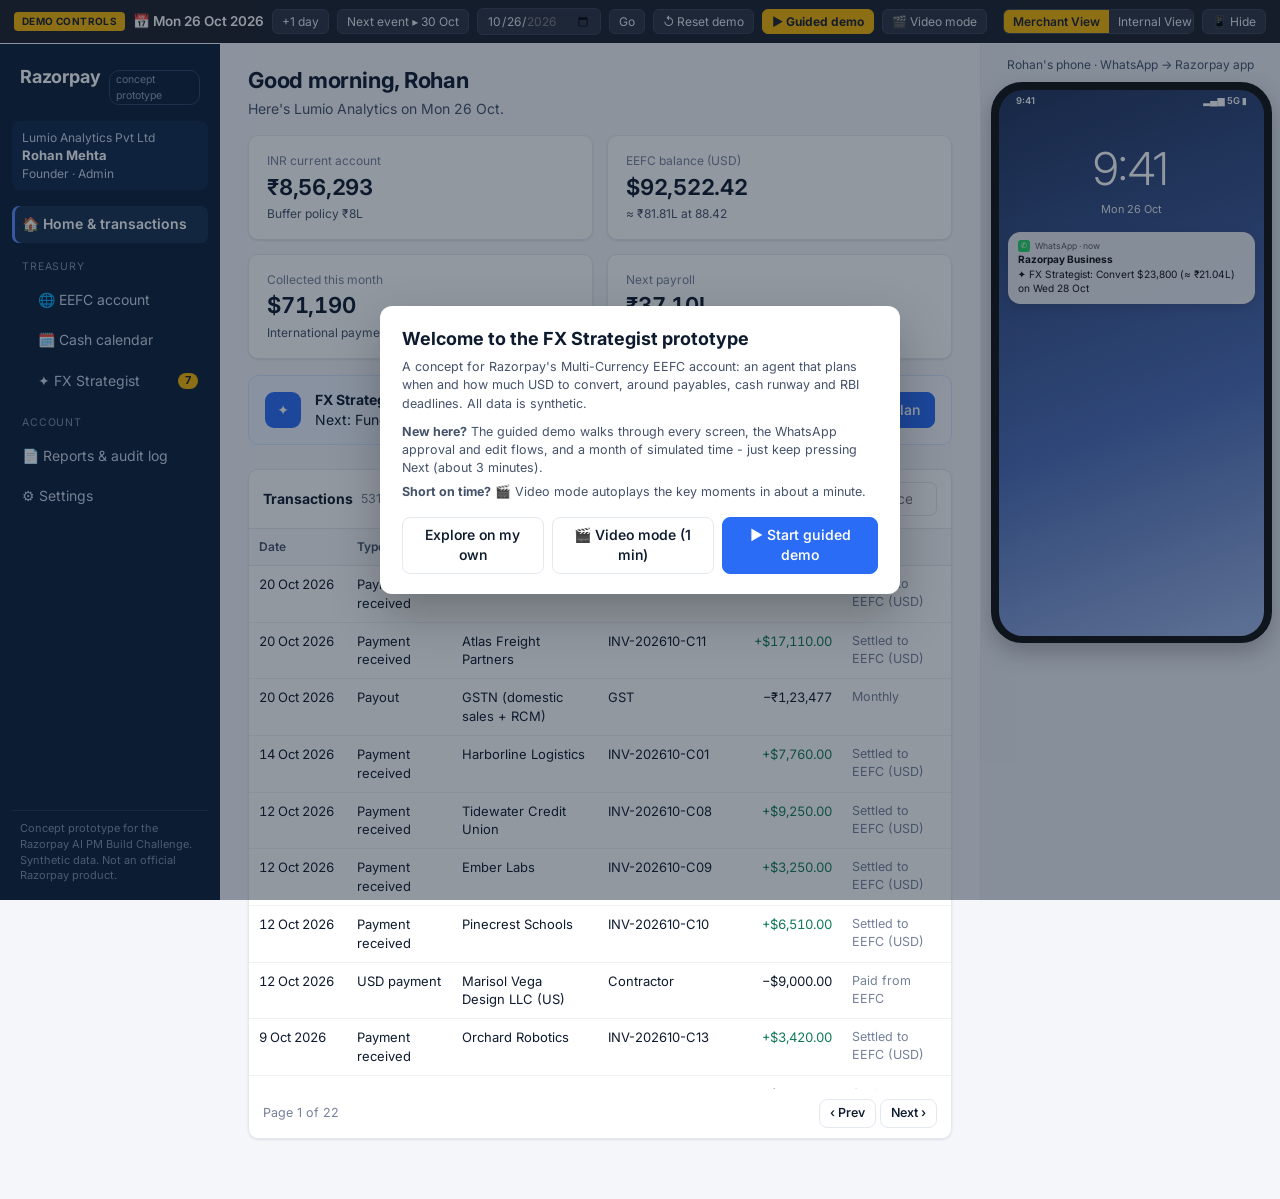
==== commit 3014d34b: "Add files via upload New Version" ====
--- a/prototype/FX_Strategist_Prototype.html
+++ b/prototype/FX_Strategist_Prototype.html
@@ -272,6 +272,9 @@
 #decisions-card td:nth-child(2) { width: 120px; }
 #pending-card td.acts .btn { margin-left: 4px; padding: 3px 8px; font-size: 12px; }
 td.empty { padding: 18px 12px !important; line-height: 1.5; }
+
+#demobar { gap: 8px; }
+@media (max-width: 1500px) { #demobar input[type=date] { width: 128px; } #demobar .tag { font-size: 10px; } }
 
 </style>
 </head>
@@ -955,8 +958,8 @@
       <input type="date" id="godate" min="${S.date}" max="${E.END}" value="${S.date}"><button data-act="go">Go</button>
       <button data-act="reset">↺ Reset demo</button><button data-act="tour" style="background:#f5b301;color:#1b1f2a;border-color:#f5b301;font-weight:700">▶ Guided demo</button><button data-act="video">🎬 Video mode</button>
       <span class="sp"></span>
-      <span class="seg"><button data-act="mode" data-v="m" class="${UI.internal ? "" : "on"}">Merchant view</button><button data-act="mode" data-v="i" class="${UI.internal ? "on" : ""}">Razorpay internal</button></span>
-      <button data-act="phone">📱 ${UI.phoneOpen ? "Hide" : "Show"} phone</button>`;
+      <span class="seg"><button data-act="mode" data-v="m" class="${UI.internal ? "" : "on"}">Merchant View</button><button data-act="mode" data-v="i" class="${UI.internal ? "on" : ""}">Internal View</button></span>
+      <button data-act="phone" title="${UI.phoneOpen ? "Hide" : "Show"} the phone">📱 ${UI.phoneOpen ? "Hide" : "Show"}</button>`;
   }
   function side() {
     const n = activeRecs().length;
@@ -1282,7 +1285,7 @@
     const acted = o.approved + o.edited + o.skipped;
     const pct = (a, b) => (b ? Math.round((a / b) * 100) + "%" : "-");
     const fc = o.forecasts.slice().reverse().map((f) => `<tr><td>${esc(f.name)}</td><td>${f.kind}</td><td class="r num">${f.kind === "receipt" ? SD(f.expected) : f.ccy === "USD" ? usd(f.expected) : inrL(f.expected)}</td><td class="r num">${f.kind === "receipt" ? SD(f.actual) : f.ccy === "USD" ? usd(f.actual) : inrL(f.actual)}</td><td class="r num">${f.kind === "receipt" ? (f.errDays > 0 ? "+" : "") + f.errDays + "d" : (f.err * 100).toFixed(1) + "%"}</td><td>${chip({ conf: f.conf, kind: "x" })}</td><td>${f.hit ? '<span class="chip high">✓ within range</span>' : '<span class="chip low">✗ outside</span>'}</td></tr>`).join("");
-    return `<div class="crumb">Razorpay internal · product analytics</div><div class="ph"><div><h1>FX Strategist outcomes</h1><p>Merchant: Lumio Analytics · pilot period from ${P(D.meta.today)}. In production these aggregate across the exporter cohort.</p></div></div>
+    return `<div class="crumb">Internal View (Razorpay only) · product analytics</div><div class="ph"><div><h1>FX Strategist outcomes</h1><p>Merchant: Lumio Analytics · pilot period from ${P(D.meta.today)}. In production these aggregate across the exporter cohort.</p></div></div>
       <div class="grid g3" id="northstar">
         <div class="card pad kpi"><div class="lab">North star · avoided FX costs since EEFC</div><div class="val num ok">${inrL(o.avoided)}</div><div class="foot">USD bills paid from EEFC instead of buying USD at ~3% card markup</div></div>
         <div class="card pad kpi"><div class="lab">Rate timing effect vs convert-at-settlement</div><div class="val num ${o.rateEffect < 0 ? "warn" : "ok"}">${o.rateEffect >= 0 ? "+" : ""}${inrL(o.rateEffect)}</div><div class="foot">Reported separately - not claimed as agent skill</div></div>
@@ -1705,7 +1708,7 @@
       text: () => `Bucket by bucket: received, used for payments, converted (manual / agent plan / guardrail) and status against the RBI deadline.` },
     { title: "Guardrails by design", view: "settings", hl: "#autoexec",
       text: () => `The merchant controls the buffer, maximum tranche and co-approval threshold. Auto-execution is deliberately not offered - the only automatic action is the RBI deadline guardrail.` },
-    { title: "Razorpay internal: is it working?", internal: true, hl: "#northstar",
+    { title: "Internal View: is it working?", internal: true, hl: "#northstar",
       text: () => { const o = E.outcomes(S); const S0 = E.initState(); E.advanceTo(S0, E.END); const n = E.outcomes(S0); return `Hidden from merchants. North star: ${inrL(o.avoided)} of avoidable FX cost saved since EEFC; rate timing reported separately (${o.rateEffect >= 0 ? "+" : ""}${inrL(o.rateEffect)}), not claimed as skill. Guardrails: ${o.deadlineMisses} deadline misses, ${o.shortfalls.length} shortfalls. Counterfactual - with no decisions at all: ${n.guardrail.length} forced deadline conversions and ${n.shortfalls.length} payments run short.`; } },
     { title: "Your turn", internal: false, view: "strategist", hl: null, last: true,
       text: () => `That's the full loop: learn → plan → approve (dashboard or WhatsApp) → execute on time → audit → measure. Explore from here, or restore your own session.` },
@@ -1732,7 +1735,7 @@
     { t: "Target reached (11 Nov)", dwell: 3000, cap: "11 Nov: 89.12 hits the target - approved tranches convert early" },
     { t: "Schedule and finish the month", silent: ["Receipts land, the agent re-plans", "Schedule and finish the month"], dwell: 2800, cap: "1 Dec: payroll paid, buffer intact, zero forced conversions" },
     { t: "Audit trail for the CA", dwell: 2000, cap: "Every decision audit-ready for the CA" },
-    { t: "Razorpay internal: is it working?", dwell: 3600, cap: "Razorpay view: FX cost saved, deadlines met, forecast accuracy" },
+    { t: "Internal View: is it working?", dwell: 3600, cap: "Razorpay view: FX cost saved, deadlines met, forecast accuracy" },
   ];
 
   const idxOf = (title) => { const i = STEPS.findIndex((s) => s.title === title); if (i < 0) throw new Error("tour step missing: " + title); return i; };
